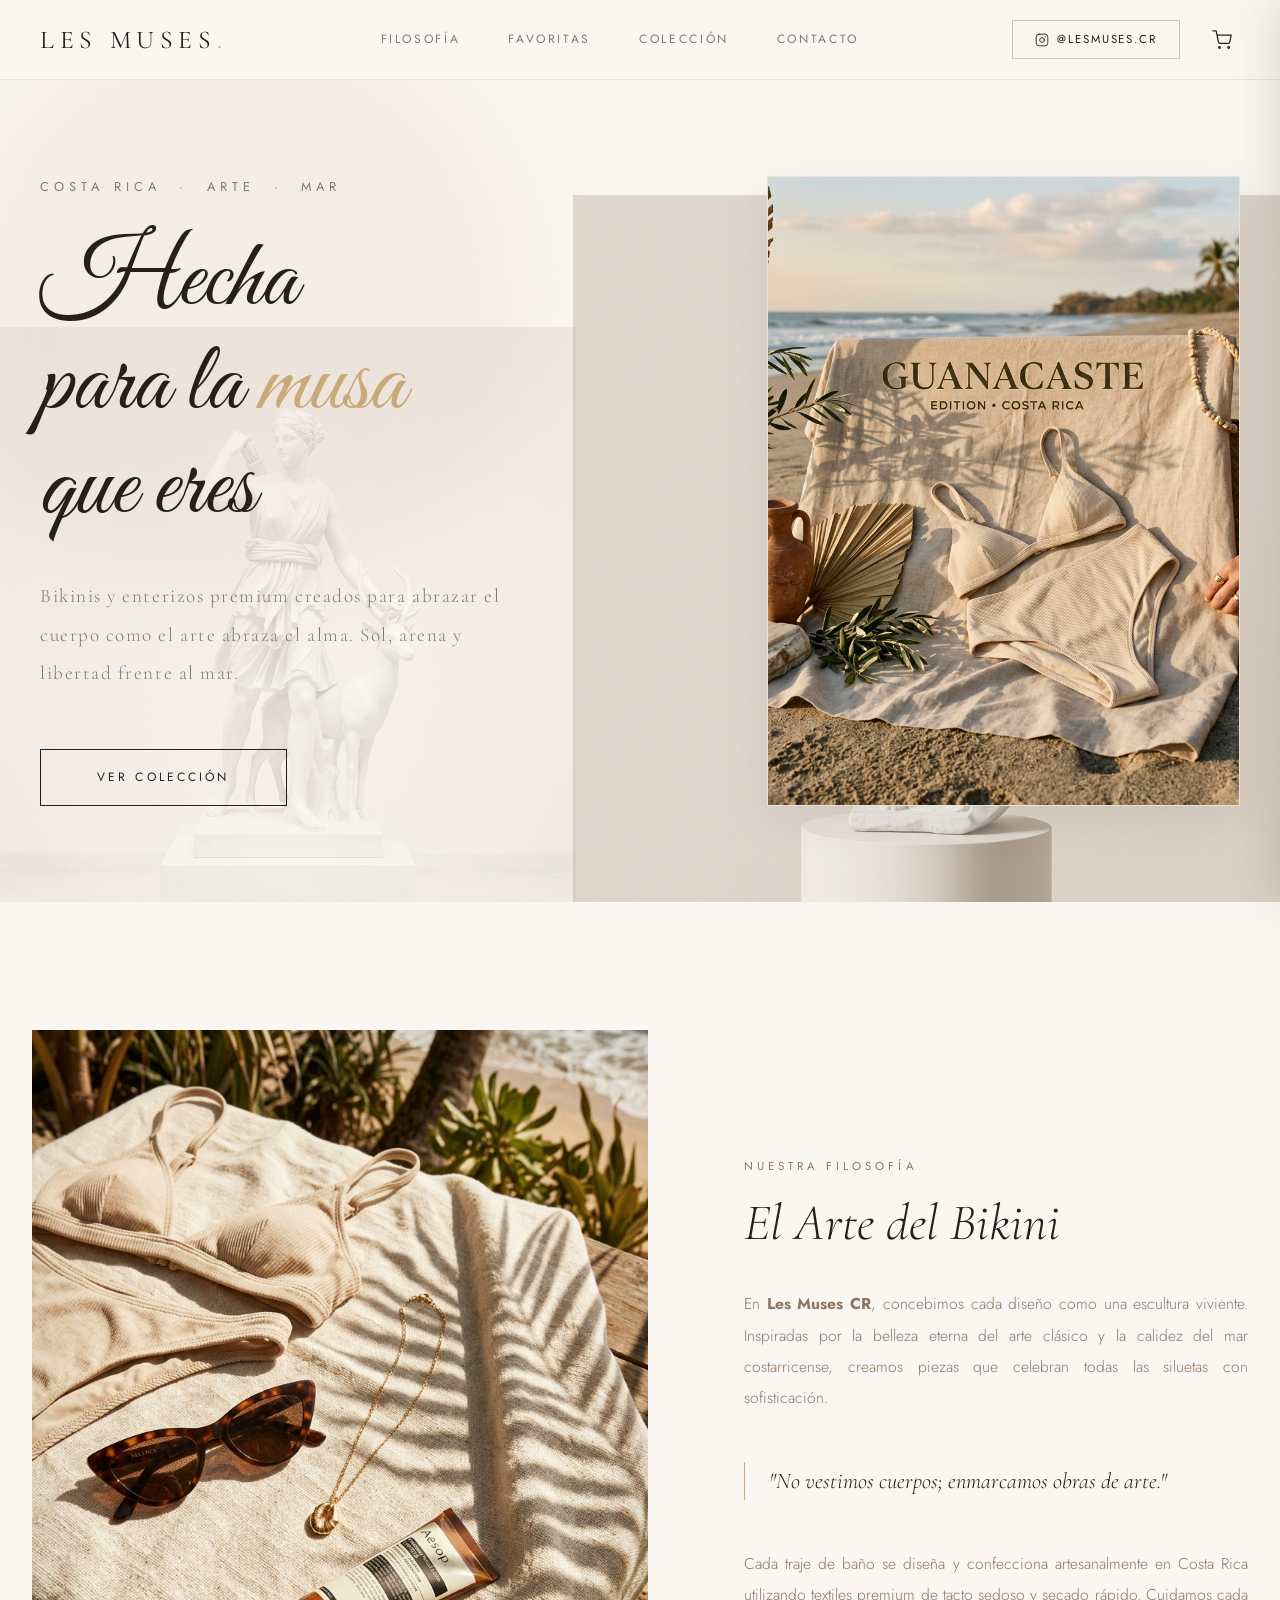
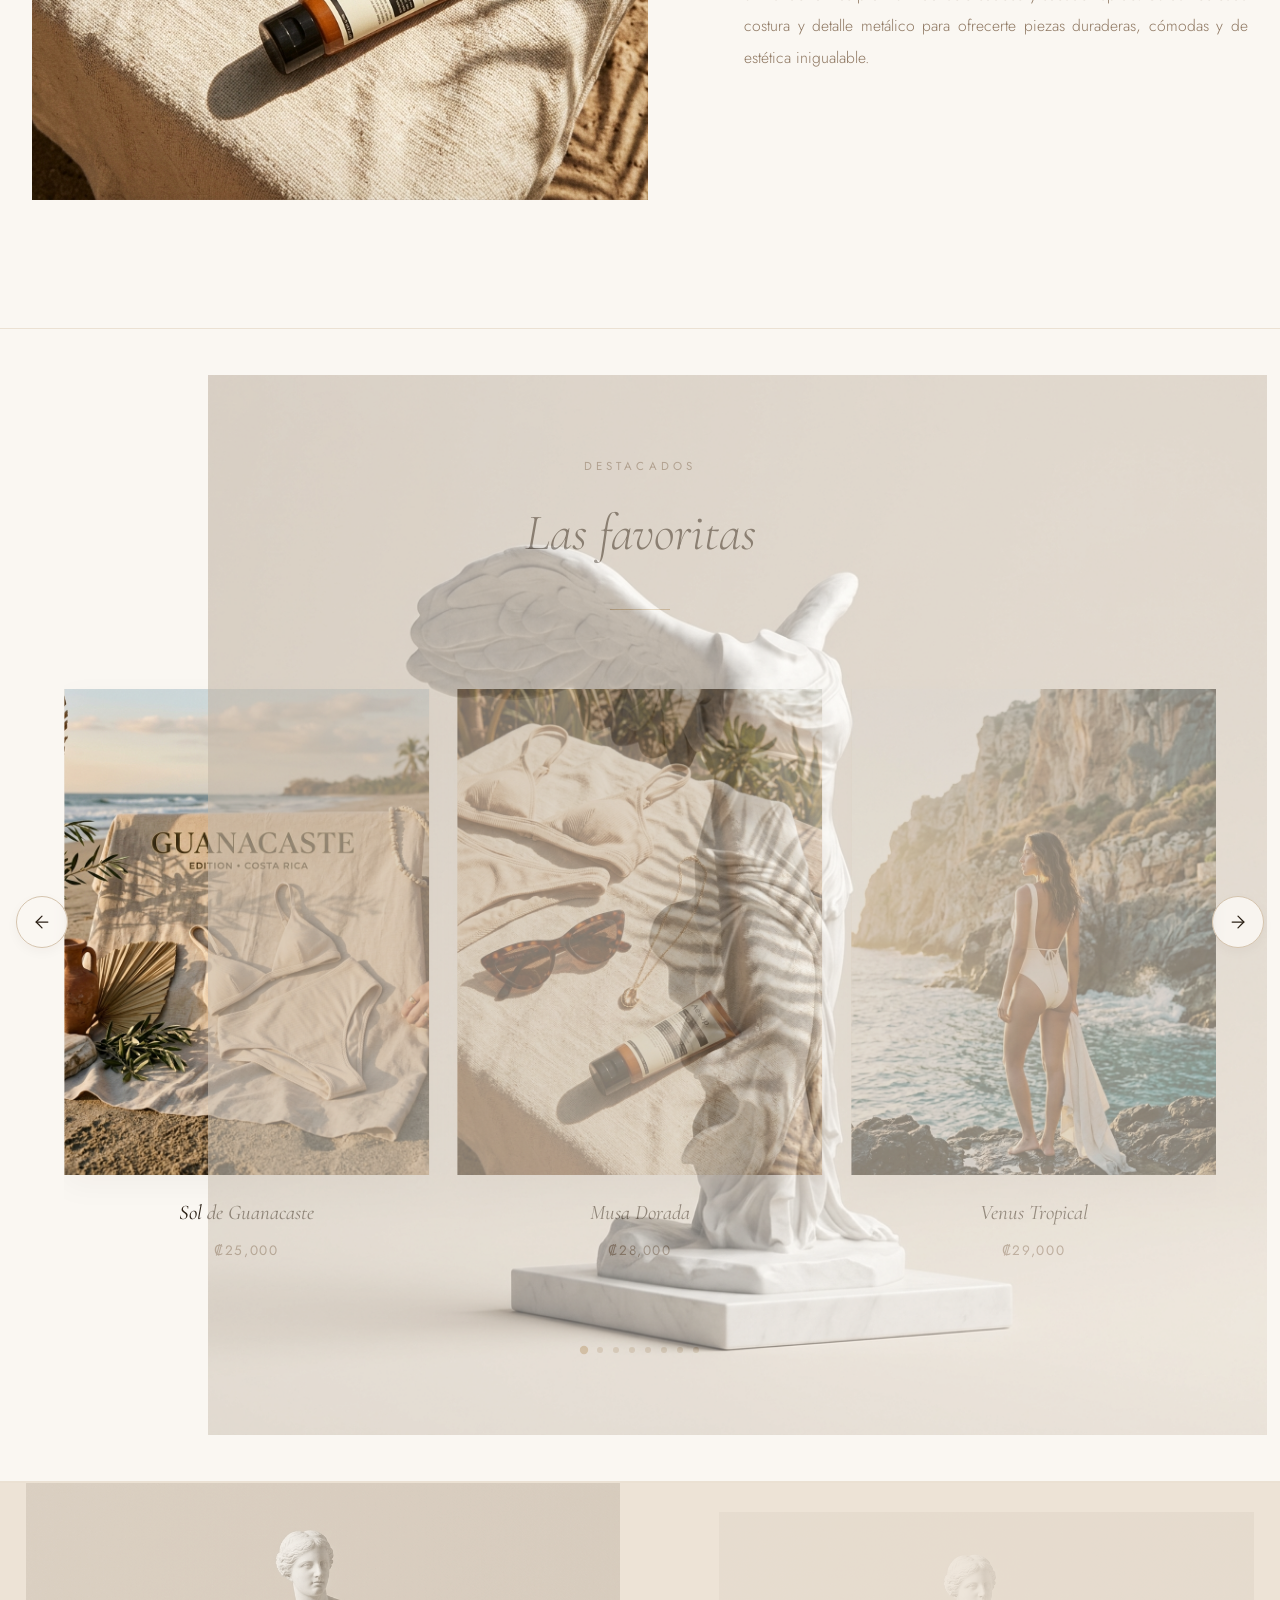
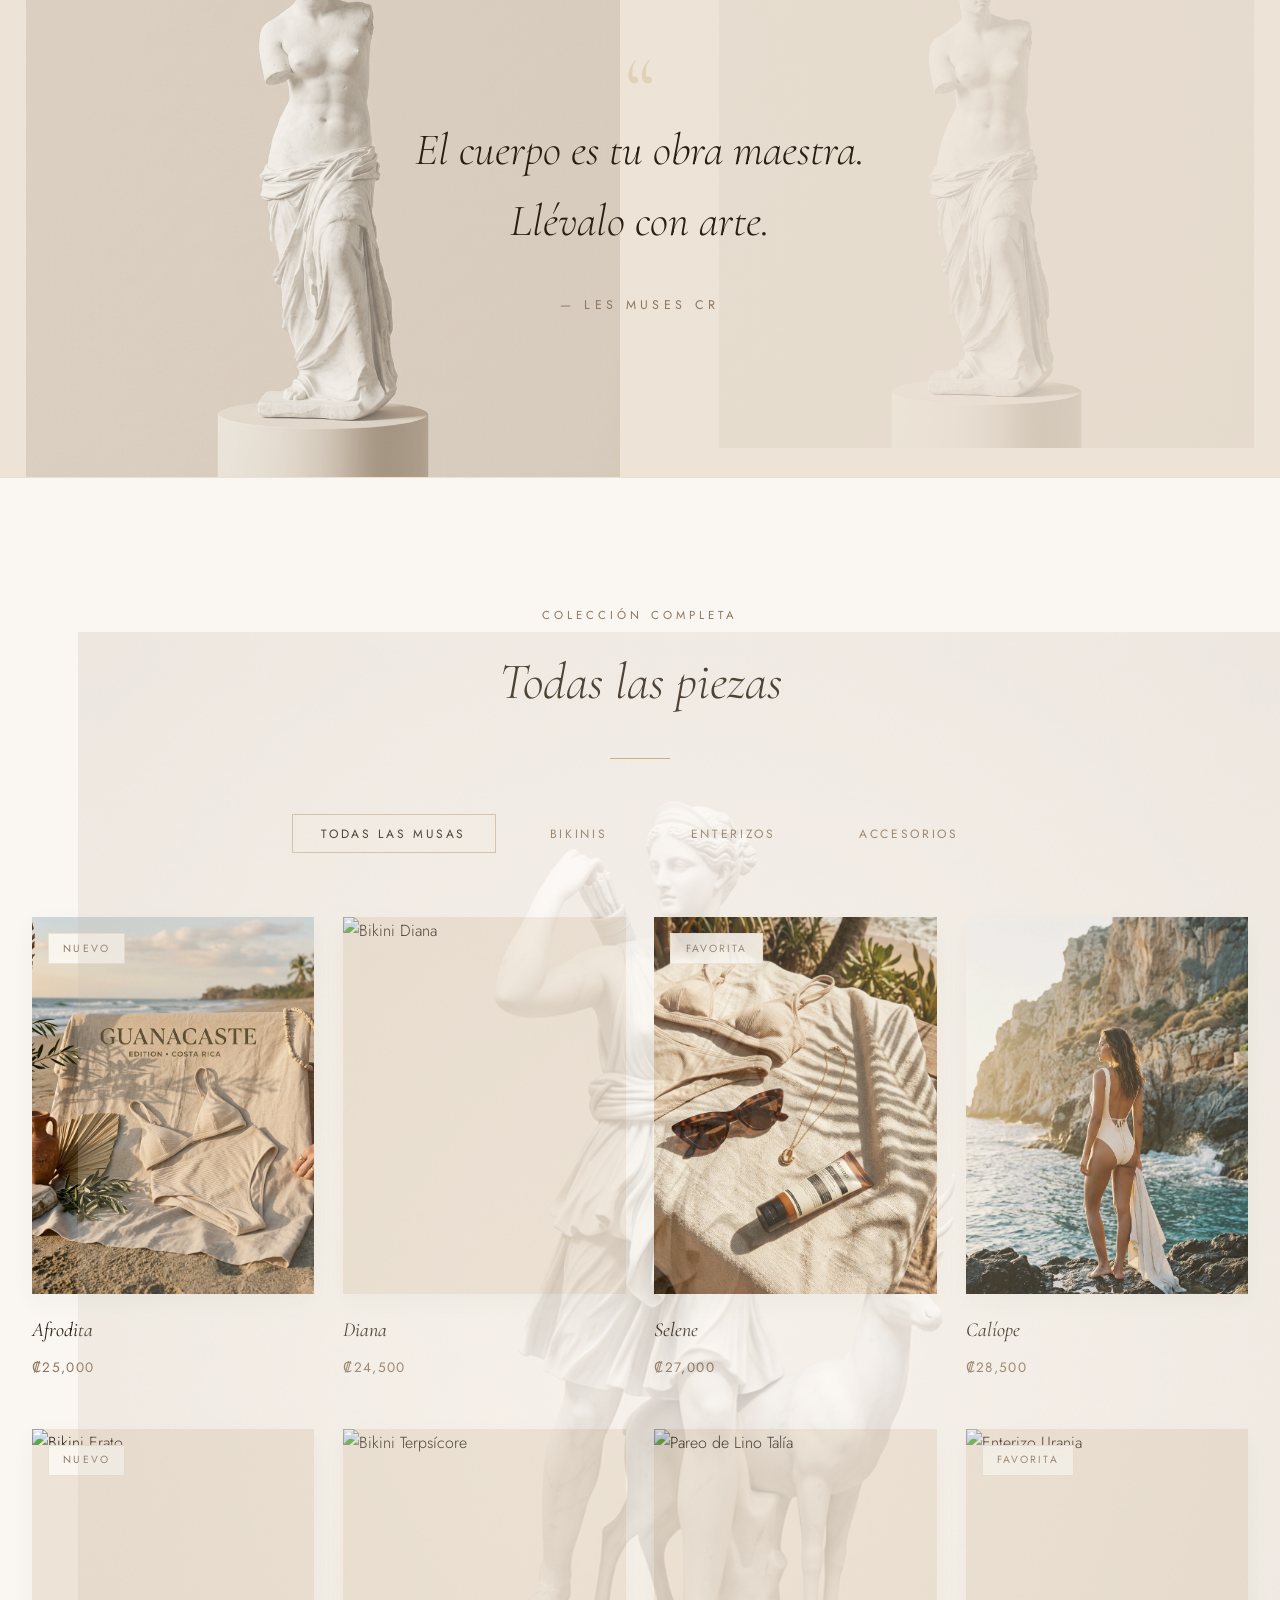
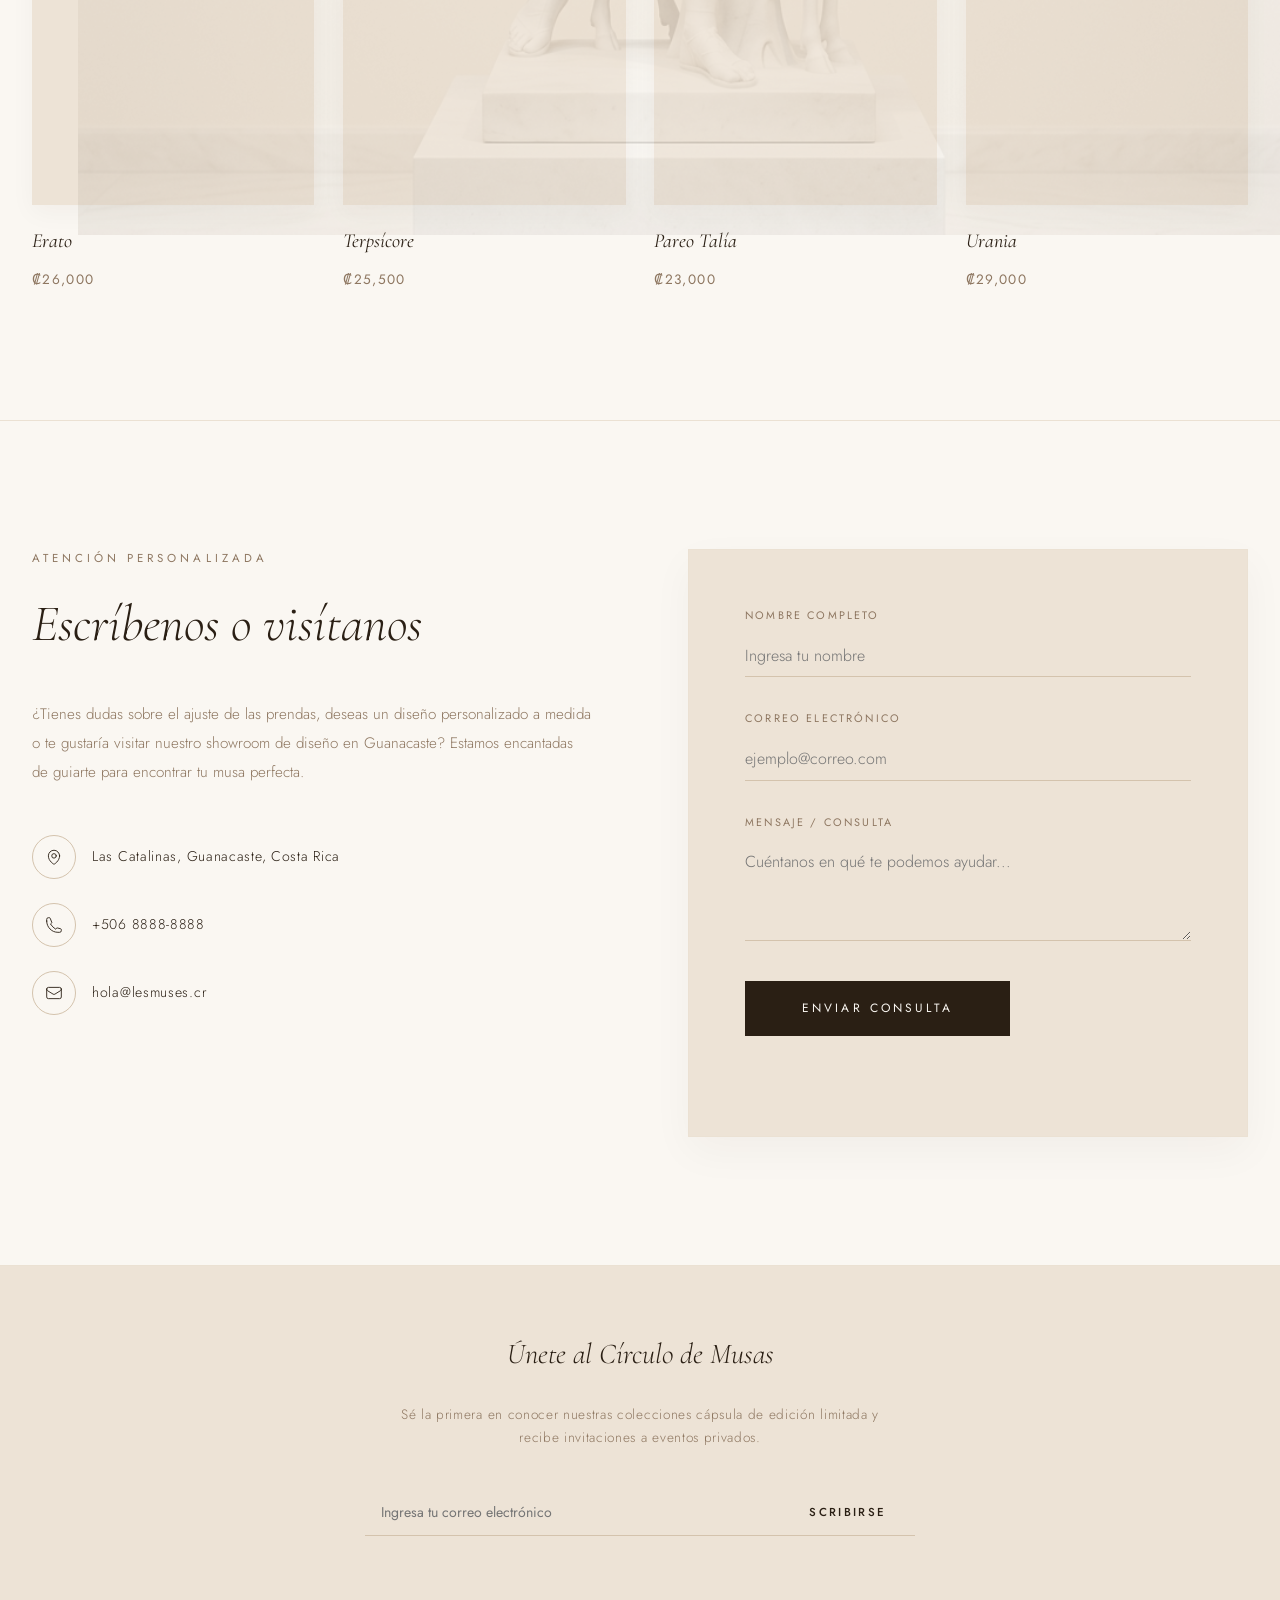
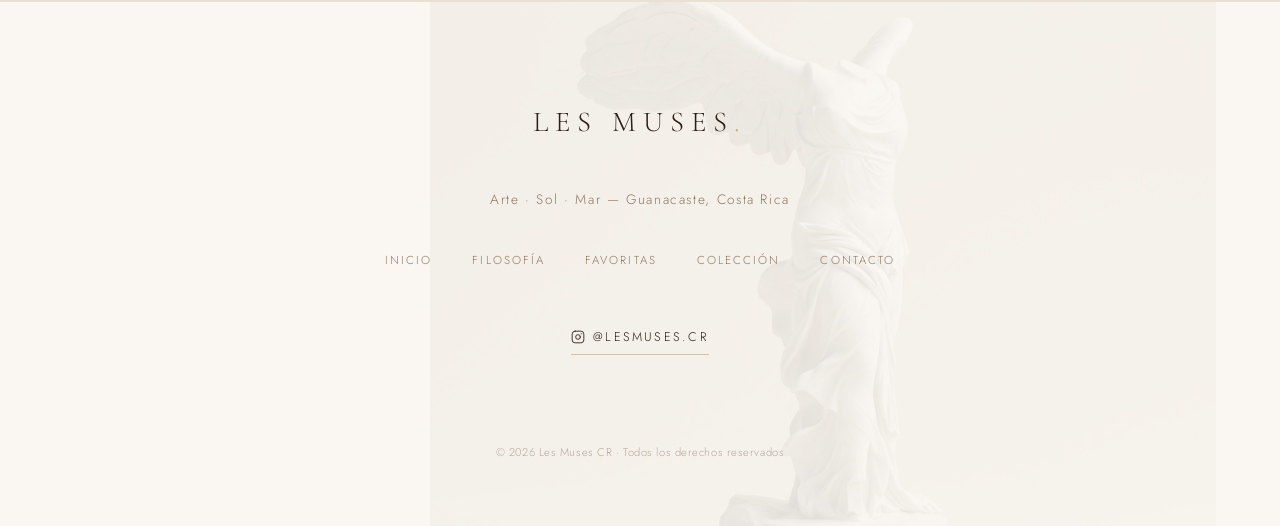
==== index.html @ 86602459 "Initial commit - lesmuses landing page" ====
<!DOCTYPE html>
<html lang="es">
<head>
  <meta charset="UTF-8">
  <meta name="viewport" content="width=device-width, initial-scale=1.0">
  <title>Les Muses CR | Trajes de Baño Premium | Guanacaste, Costa Rica</title>
  
  <!-- SEO Meta Tags -->
  <meta name="description" content="Descubre Les Muses CR, trajes de baño y bikinis premium inspirados en el arte clásico y el mar de Guanacaste, Costa Rica. Confección artesanal hecha para la musa que eres.">
  <meta name="keywords" content="bikinis, trajes de baño, moda playa, costa rica, guanacaste, les muses, ropa de playa de lujo, artesanal">
  <meta name="author" content="Les Muses CR">
  
  <!-- OpenGraph Social Tags -->
  <meta property="og:title" content="Les Muses CR | Trajes de Baño Premium | Costa Rica">
  <meta property="og:description" content="Bikinis y enterizos de lujo inspirados en el arte clásico. Confeccionados a mano para abrazar el cuerpo como el arte abraza el alma.">
  <meta property="og:image" content="assets/images/hero_swimwear.png">
  <meta property="og:url" content="https://lesmuses.cr">
  <meta property="og:type" content="website">

  <!-- Estilos y Tipografías -->
  <link rel="stylesheet" href="styles.css">
  
  <!-- Scripts -->
  <script src="app.js" defer></script>
</head>
<body>

  <!-- NAVEGACIÓN PRINCIPAL (HEADER) -->
  <header>
    <div class="nav-container">
      <a href="#" class="logo" id="logo-top">Les Muses<span>.</span></a>
      
      <!-- Enlaces de navegación -->
      <nav class="nav-links" aria-label="Navegación Principal">
        <a href="#filosofia">Filosofía</a>
        <a href="#destacados">Favoritas</a>
        <a href="#coleccion">Colección</a>
        <a href="#contacto">Contacto</a>
      </nav>
      
      <div class="nav-actions">
        <!-- Enlace Instagram -->
        <a href="https://www.instagram.com/lesmuses.cr/" class="nav-ig" target="_blank" aria-label="Instagram de Les Muses CR">
          <svg width="14" height="14" viewBox="0 0 24 24" fill="none" stroke="currentColor" stroke-width="1.5" stroke-linecap="round" stroke-linejoin="round"><rect x="2" y="2" width="20" height="20" rx="5"/><circle cx="12" cy="12" r="4"/><circle cx="17.5" cy="6.5" r="1" fill="currentColor" stroke="none"/></svg>
          <span>@lesmuses.cr</span>
        </a>
        
        <!-- Carrito de Compras Trigger -->
        <button class="cart-trigger" id="cart-trigger-btn" aria-label="Ver Carrito de Compras">
          <svg width="20" height="20" viewBox="0 0 24 24" fill="none" stroke="currentColor" stroke-width="1.5" stroke-linecap="round" stroke-linejoin="round"><circle cx="9" cy="21" r="1"/><circle cx="20" cy="21" r="1"/><path d="M1 1h4l2.68 13.39a2 2 0 0 0 2 1.61h9.72a2 2 0 0 0 2-1.61L23 6H6"/></svg>
          <span class="cart-count" style="display: none;">0</span>
        </button>
        
        <!-- Toggle Menú Móvil -->
        <button class="menu-toggle" id="menu-toggle" aria-label="Abrir Menú Móvil">
          <span></span>
          <span></span>
          <span></span>
        </button>
      </div>
    </div>
  </header>

  <main>
    <!-- SECCIÓN HERO -->
    <section class="hero" id="inicio">
      <div class="blob blob1"></div>
      <div class="blob blob2"></div>
      
      <!-- Esculturas clásicas flotantes -->
      <img class="sculpt" src="assets/images/sculpt_venus.png"
        alt="Escultura Venus de Milo" aria-hidden="true" style="height:86%; bottom:0; right:0%; animation:floatA 10s ease-in-out infinite">
      <img class="sculpt" src="assets/images/sculpt_diana.png"
        alt="Escultura Diana de Versalles" aria-hidden="true" style="height:70%; bottom:0; left:0%; opacity:0.20; animation:floatB 13s ease-in-out infinite">

      <div class="hero-container">
        <!-- Columna de Texto -->
        <div class="hero-text-col">
          <p class="hero-eye">Costa Rica &nbsp;·&nbsp; Arte &nbsp;·&nbsp; Mar</p>
          <h1 class="hero-title">Hecha<br>para la <em>musa</em><br>que eres</h1>
          <p class="hero-sub">Bikinis y enterizos premium creados para abrazar el cuerpo como el arte abraza el alma. Sol, arena y libertad frente al mar.</p>
          <a href="#coleccion" class="btn btn-hero">Ver colección</a>
        </div>
        <!-- Columna de Imagen Editorial -->
        <div class="hero-image-col">
          <img src="assets/images/hero_swimwear.png" alt="Colección Les Muses CR Swimwear Editorial">
        </div>
      </div>
    </section>

    <!-- SECCIÓN FILOSOFÍA (NUEVA) -->
    <section class="philosophy" id="filosofia">
      <div class="philosophy-container">
        <div class="phil-image-wrap">
          <img src="assets/images/swimwear_flatlay.png" alt="Diseño y elegancia Les Muses CR" class="phil-image">
          <div class="phil-image-overlay"></div>
        </div>
        <div class="phil-content">
          <div class="s-head">
            <span class="s-label">Nuestra Filosofía</span>
            <h2 class="s-title">El Arte del Bikini</h2>
          </div>
          <p class="phil-text">En <strong>Les Muses CR</strong>, concebimos cada diseño como una escultura viviente. Inspiradas por la belleza eterna del arte clásico y la calidez del mar costarricense, creamos piezas que celebran todas las siluetas con sofisticación.</p>
          <p class="phil-highlight">"No vestimos cuerpos; enmarcamos obras de arte."</p>
          <p class="phil-text">Cada traje de baño se diseña y confecciona artesanalmente en Costa Rica utilizando textiles premium de tacto sedoso y secado rápido. Cuidamos cada costura y detalle metálico para ofrecerte piezas duraderas, cómodas y de estética inigualable.</p>
        </div>
      </div>
    </section>

    <!-- SECCIÓN CAROUSEL (DESTACADOS) -->
    <section class="c-section" id="destacados">
      <img class="sculpt" src="assets/images/sculpt_nike.png"
        alt="Escultura Victoria de Samotracias" aria-hidden="true" style="height:92%; top:4%; right:1%; animation:floatA 11s ease-in-out infinite">

      <div class="s-head">
        <span class="s-label">Destacados</span>
        <h2 class="s-title">Las favoritas</h2>
      </div>
      <div class="divider"></div>
      
      <div class="c-wrap">
        <button class="cbtn cprev" aria-label="Anterior Producto">
          <svg viewBox="0 0 24 24" fill="none" stroke="currentColor" stroke-width="1.5" stroke-linecap="round" stroke-linejoin="round"><line x1="19" y1="12" x2="5" y2="12"/><polyline points="12 19 5 12 12 5"/></svg>
        </button>
        
        <div class="c-overflow">
          <div class="c-track" id="track">
            
            <!-- Slides del Carousel (Estilo Tarjeta interactiva) -->
            <div class="c-slide p-card" data-id="c1" data-name="Sol de Guanacaste" data-price="25000" data-category="bikini" data-desc="Un bikini de dos piezas en un deslumbrante tono dorado texturizado. Su top de corte clásico brinda excelente soporte, mientras que sus tirantes ajustables garantizan la comodidad ideal bajo el sol de Guanacaste.">
              <div class="c-img-wrap">
                <img class="c-img" src="assets/images/hero_swimwear.png" alt="Bikini Sol de Guanacaste">
              </div>
              <div class="c-info">
                <span class="c-name">Sol de Guanacaste</span>
                <span class="c-price">₡25,000</span>
              </div>
            </div>

            <div class="c-slide p-card" data-id="c2" data-name="Musa Dorada" data-price="28000" data-category="bikini" data-desc="El modelo Musa Dorada destaca por su acabado satinado y sus herrajes bañados en oro que resisten el agua salada. Diseñado para brillar a la orilla del mar, realzando sutilmente tus curvas naturales.">
              <div class="c-img-wrap">
                <img class="c-img" src="assets/images/swimwear_flatlay.png" alt="Bikini Musa Dorada">
              </div>
              <div class="c-info">
                <span class="c-name">Musa Dorada</span>
                <span class="c-price">₡28,000</span>
              </div>
            </div>

            <div class="c-slide p-card" data-id="c3" data-name="Venus Tropical" data-price="29000" data-category="enterizo" data-desc="Enterizo de una pieza esculpido en tono crema, con un escote asimétrico vanguardista y corte de pierna alto. Una pieza sofisticada que transiciona perfectamente de la playa a un atardecer en el club de playa.">
              <div class="c-img-wrap">
                <img class="c-img" src="assets/images/enterizo_fashion.png" alt="Enterizo Venus Tropical">
              </div>
              <div class="c-info">
                <span class="c-name">Venus Tropical</span>
                <span class="c-price">₡29,000</span>
              </div>
            </div>

            <div class="c-slide p-card" data-id="c4" data-name="Orilla del Mar" data-price="27500" data-category="bikini" data-desc="Bikini de dos piezas con textura acanalada de secado rápido. Presenta un tono terracota inspirado en los acantilados marinos costarricenses, con lazadas laterales ajustables en el panty.">
              <div class="c-img-wrap">
                <img class="c-img" src="https://picsum.photos/seed/muse30/400/533" alt="Bikini Orilla del Mar">
              </div>
              <div class="c-info">
                <span class="c-name">Orilla del Mar</span>
                <span class="c-price">₡27,500</span>
              </div>
            </div>

            <div class="c-slide p-card" data-id="c5" data-name="Arena Blanca" data-price="26000" data-category="bikini" data-desc="Bikini minimalista en blanco crudo de doble forro para evitar transparencias. Costuras invisibles para un efecto de segunda piel que abraza el cuerpo delicadamente.">
              <div class="c-img-wrap">
                <img class="c-img" src="https://picsum.photos/seed/muse40/400/533" alt="Bikini Arena Blanca">
              </div>
              <div class="c-info">
                <span class="c-name">Arena Blanca</span>
                <span class="c-price">₡26,000</span>
              </div>
            </div>

            <div class="c-slide p-card" data-id="c6" data-name="Miel de Mar" data-price="26500" data-category="bikini" data-desc="Tono ambarino brillante en un bikini triangular clásico. Sus finos tirantes permiten múltiples formas de amarre para que adaptes el estilo a tu creatividad.">
              <div class="c-img-wrap">
                <img class="c-img" src="https://picsum.photos/seed/muse60/400/533" alt="Bikini Miel de Mar">
              </div>
              <div class="c-info">
                <span class="c-name">Miel de Mar</span>
                <span class="c-price">₡26,500</span>
              </div>
            </div>

            <div class="c-slide p-card" data-id="c7" data-name="Perla Nácar" data-price="27000" data-category="bikini" data-desc="Bikini de copa armada estructurada en un tono blanco aperlado. Proporciona un excelente realce con un toque retro de lo más elegante.">
              <div class="c-img-wrap">
                <img class="c-img" src="https://picsum.photos/seed/muse70/400/533" alt="Bikini Perla Nácar">
              </div>
              <div class="c-info">
                <span class="c-name">Perla Nácar</span>
                <span class="c-price">₡27,000</span>
              </div>
            </div>

            <div class="c-slide p-card" data-id="c8" data-name="Brisa Dorada" data-price="24000" data-category="bikini" data-desc="Un modelo ligero, fresco y de secado ultra rápido en tono ocre. Ideal para largas jornadas bajo las palmeras sintiendo la brisa de la costa.">
              <div class="c-img-wrap">
                <img class="c-img" src="https://picsum.photos/seed/muse80/400/533" alt="Bikini Brisa Dorada">
              </div>
              <div class="c-info">
                <span class="c-name">Brisa Dorada</span>
                <span class="c-price">₡24,000</span>
              </div>
            </div>

          </div>
        </div>
        
        <button class="cbtn cnext" aria-label="Siguiente Producto">
          <svg viewBox="0 0 24 24" fill="none" stroke="currentColor" stroke-width="1.5" stroke-linecap="round" stroke-linejoin="round"><line x1="5" y1="12" x2="19" y2="12"/><polyline points="12 5 19 12 12 19"/></svg>
        </button>
      </div>

      <!-- Dots del Carousel -->
      <div id="dots" class="dots-container"></div>
    </section>

    <!-- SECCIÓN QUOTE / CITA -->
    <section class="quote">
      <img class="sculpt" src="assets/images/sculpt_aphrodite.png"
        alt="Escultura Afrodita Colonna" aria-hidden="true" style="height:100%; top:0; left:2%; animation:floatB 12s ease-in-out infinite">
      <img class="sculpt" src="assets/images/sculpt_venus.png"
        alt="Escultura Venus de Milo" aria-hidden="true" style="height:90%; top:5%; right:2%; opacity:0.20; animation:floatA 14s ease-in-out infinite">
      
      <div class="quote-container">
        <span class="q-icon">“</span>
        <p class="q-text">El cuerpo es tu obra maestra.<br>Llévalo con arte.</p>
        <span class="q-attr">— Les Muses CR</span>
      </div>
    </section>

    <!-- SECCIÓN CUADRÍCULA DE PRODUCTOS (CATÁLOGO COMPLETO) -->
    <section class="g-section" id="coleccion">
      <img class="sculpt" src="assets/images/sculpt_diana.png"
        alt="Escultura Diana de Versalles" aria-hidden="true" style="height:78%; top:10%; right:0%; opacity:0.22; animation:floatB 13s ease-in-out infinite">

      <div class="g-container">
        <div class="s-head">
          <span class="s-label">Colección completa</span>
          <h2 class="s-title">Todas las piezas</h2>
        </div>
        <div class="divider"></div>

        <!-- Filtros por Categoría -->
        <div class="filter-tabs">
          <button class="filter-btn active" data-filter="all">Todas las Musas</button>
          <button class="filter-btn" data-filter="bikini">Bikinis</button>
          <button class="filter-btn" data-filter="enterizo">Enterizos</button>
          <button class="filter-btn" data-filter="accesorio">Accesorios</button>
        </div>

        <!-- Rejilla de Productos -->
        <div class="g-grid" id="grid">
          
          <div class="p-card" data-id="p1" data-name="Afrodita" data-price="25000" data-category="bikini" data-desc="El bikini Afrodita es sinónimo de diosa marina. Confeccionado con tejido ultra suave, presenta un elegante color arena tostada y reguladores en la cadera para un entalle insuperable.">
            <div class="p-img-wrap">
              <span class="p-badge">Nuevo</span>
              <img class="p-img" src="assets/images/hero_swimwear.png" alt="Bikini Afrodita">
            </div>
            <span class="p-name">Afrodita</span>
            <span class="p-price">₡25,000</span>
          </div>
          
          <div class="p-card" data-id="p2" data-name="Diana" data-price="24500" data-category="bikini" data-desc="El modelo Diana evoca fuerza y elegancia activa. Con un top deportivo de estilo bandeau y tirantes gruesos desmontables, es idóneo para nadar o relajarse por igual.">
            <div class="p-img-wrap">
              <img class="p-img" src="https://picsum.photos/seed/p2/400/533" alt="Bikini Diana">
            </div>
            <span class="p-name">Diana</span>
            <span class="p-price">₡24,500</span>
          </div>
          
          <div class="p-card" data-id="p3" data-name="Selene" data-price="27000" data-category="bikini" data-desc="Inspirado en el brillo lunar sobre el océano nocturno, Selene destaca por un tejido brillante satinado de tono ocre y sus delicadas lazadas cruzadas en la espalda.">
            <div class="p-img-wrap">
              <span class="p-badge">Favorita</span>
              <img class="p-img" src="assets/images/swimwear_flatlay.png" alt="Bikini Selene">
            </div>
            <span class="p-name">Selene</span>
            <span class="p-price">₡27,000</span>
          </div>
          
          <div class="p-card" data-id="p4" data-name="Calíope" data-price="28500" data-category="enterizo" data-desc="Elegancia de una sola pieza. El monokini Calíope cuenta con una preciosa espalda descubierta y un escote drapeado en el pecho, ofreciendo un look de alta costura playera.">
            <div class="p-img-wrap">
              <img class="p-img" src="assets/images/enterizo_fashion.png" alt="Enterizo Calíope">
            </div>
            <span class="p-name">Calíope</span>
            <span class="p-price">₡28,500</span>
          </div>
          
          <div class="p-card" data-id="p5" data-name="Erato" data-price="26000" data-category="bikini" data-desc="El bikini Erato destaca por su aire romántico y dulce. Copas ligeramente fruncidas y lazos delgados, en un color terracota sumamente favorecedor para todos los tonos de piel.">
            <div class="p-img-wrap">
              <span class="p-badge">Nuevo</span>
              <img class="p-img" src="https://picsum.photos/seed/p5/400/533" alt="Bikini Erato">
            </div>
            <span class="p-name">Erato</span>
            <span class="p-price">₡26,000</span>
          </div>
          
          <div class="p-card" data-id="p6" data-name="Terpsícore" data-price="25500" data-category="bikini" data-desc="Diseñado para fluir y danzar con la marea. Este modelo incorpora un top cruzado envolvente de gran sujeción y un panty de tiro alto retro y sumamente estilizado.">
            <div class="p-img-wrap">
              <img class="p-img" src="https://picsum.photos/seed/p6/400/533" alt="Bikini Terpsícore">
            </div>
            <span class="p-name">Terpsícore</span>
            <span class="p-price">₡25,500</span>
          </div>
          
          <div class="p-card" data-id="p7" data-name="Pareo Talía" data-price="23000" data-category="accesorio" data-desc="Salida de baño tipo pareo corto, confeccionado en mezcla de lino y algodón ultra transpirable. De caída fluida y suave, el complemento perfecto para llevar sobre tu bikini favorito.">
            <div class="p-img-wrap">
              <img class="p-img" src="https://picsum.photos/seed/p7/400/533" alt="Pareo de Lino Talía">
            </div>
            <span class="p-name">Pareo Talía</span>
            <span class="p-price">₡23,000</span>
          </div>
          
          <div class="p-card" data-id="p8" data-name="Urania" data-price="29000" data-category="enterizo" data-desc="Un enterizo sofisticado y escultural con cuello halter y detalles de aberturas (cut-out) en la cintura. Ideal para lucir un estilo moderno y lujoso en tus resorts favoritos.">
            <div class="p-img-wrap">
              <span class="p-badge">Favorita</span>
              <img class="p-img" src="https://picsum.photos/seed/p8/400/533" alt="Enterizo Urania">
            </div>
            <span class="p-name">Urania</span>
            <span class="p-price">₡29,000</span>
          </div>
          
        </div>
      </div>
    </section>

    <!-- SECCIÓN CONTACTO -->
    <section class="contact-section" id="contacto">
      <div class="contact-container">
        <div class="contact-info">
          <div class="s-head">
            <span class="s-label">Atención Personalizada</span>
            <h2 class="s-title">Escríbenos o visítanos</h2>
          </div>
          <p class="contact-info-text">¿Tienes dudas sobre el ajuste de las prendas, deseas un diseño personalizado a medida o te gustaría visitar nuestro showroom de diseño en Guanacaste? Estamos encantadas de guiarte para encontrar tu musa perfecta.</p>
          
          <div class="contact-details">
            <div class="contact-item">
              <div class="contact-item-icon">
                <svg fill="none" stroke="currentColor" stroke-width="1.5" viewBox="0 0 24 24"><path stroke-linecap="round" stroke-linejoin="round" d="M15 10.5a3 3 0 11-6 0 3 3 0 016 0z"/><path stroke-linecap="round" stroke-linejoin="round" d="M19.5 10.5c0 7.142-7.5 11.25-7.5 11.25S4.5 17.642 4.5 10.5a7.5 7.5 0 1115 0z"/></svg>
              </div>
              <span class="contact-item-text">Las Catalinas, Guanacaste, Costa Rica</span>
            </div>
            <div class="contact-item">
              <div class="contact-item-icon">
                <svg fill="none" stroke="currentColor" stroke-width="1.5" viewBox="0 0 24 24"><path stroke-linecap="round" stroke-linejoin="round" d="M2.25 6.75c0 8.284 6.716 15 15 15h2.25a2.25 2.25 0 002.25-2.25v-1.372c0-.516-.351-.966-.852-1.091l-4.423-1.106c-.44-.11-.902.055-1.173.417l-.97 1.293c-2.824-1.802-5.188-4.167-7-7l1.293-.97c.363-.271.527-.734.417-1.173L6.963 3.102a1.125 1.125 0 00-1.091-.852H4.5A2.25 2.25 0 002.25 4.5v2.25z"/></svg>
              </div>
              <span class="contact-item-text">+506 8888-8888</span>
            </div>
            <div class="contact-item">
              <div class="contact-item-icon">
                <svg fill="none" stroke="currentColor" stroke-width="1.5" viewBox="0 0 24 24"><path stroke-linecap="round" stroke-linejoin="round" d="M21.75 6.75v10.5a2.25 2.25 0 01-2.25 2.25h-15a2.25 2.25 0 01-2.25-2.25V6.75m19.5 0A2.25 2.25 0 0019.5 4.5h-15a2.25 2.25 0 00-2.25 2.25m19.5 0v.243a2.25 2.25 0 01-1.07 1.916l-7.5 4.615a2.25 2.25 0 01-2.36 0L3.32 8.91a2.25 2.25 0 01-1.07-1.916V6.75"/></svg>
              </div>
              <span class="contact-item-text">hola@lesmuses.cr</span>
            </div>
          </div>
        </div>
        
        <div class="contact-form-wrap">
          <form id="contact-form">
            <div class="form-group">
              <label class="form-label" for="c-name">Nombre Completo</label>
              <input class="form-input" type="text" id="c-name" name="name" required placeholder="Ingresa tu nombre">
            </div>
            <div class="form-group">
              <label class="form-label" for="c-email">Correo Electrónico</label>
              <input class="form-input" type="email" id="c-email" name="email" required placeholder="ejemplo@correo.com">
            </div>
            <div class="form-group">
              <label class="form-label" for="c-msg">Mensaje / Consulta</label>
              <textarea class="form-input" id="c-msg" name="message" required placeholder="Cuéntanos en qué te podemos ayudar..."></textarea>
            </div>
            <button class="btn btn-solid" type="submit">Enviar Consulta</button>
            <div id="contact-status" class="form-status" aria-live="polite"></div>
          </form>
        </div>
      </div>
    </section>

    <!-- BARRA NEWSLETTER -->
    <section class="newsletter-bar">
      <div class="newsletter-container">
        <h3 class="newsletter-title">Únete al Círculo de Musas</h3>
        <p class="newsletter-sub">Sé la primera en conocer nuestras colecciones cápsula de edición limitada y recibe invitaciones a eventos privados.</p>
        <form id="newsletter-form" class="newsletter-form">
          <input class="newsletter-input" type="email" required placeholder="Ingresa tu correo electrónico" aria-label="Correo electrónico para boletín">
          <button class="newsletter-submit" type="submit">Scribirse</button>
        </form>
      </div>
    </section>
  </main>

  <!-- PIE DE PÁGINA (FOOTER) -->
  <footer>
    <img class="sculpt" src="assets/images/sculpt_nike.png"
      alt="Escultura Victoria de Samotracias" aria-hidden="true" style="height:150%; top:-25%; right:5%; opacity:0.12; animation:floatA 10s ease-in-out infinite">
    
    <div class="footer-container">
      <span class="f-logo">Les Muses<span>.</span></span>
      <p class="f-sub">Arte · Sol · Mar — Guanacaste, Costa Rica</p>
      
      <div class="footer-nav">
        <a href="#inicio">Inicio</a>
        <a href="#filosofia">Filosofía</a>
        <a href="#destacados">Favoritas</a>
        <a href="#coleccion">Colección</a>
        <a href="#contacto">Contacto</a>
      </div>
      
      <a href="https://www.instagram.com/lesmuses.cr/" class="f-ig" target="_blank" aria-label="Sintoniza en Instagram @lesmuses.cr">
        <svg width="14" height="14" viewBox="0 0 24 24" fill="none" stroke="currentColor" stroke-width="1.5" stroke-linecap="round" stroke-linejoin="round"><rect x="2" y="2" width="20" height="20" rx="5"/><circle cx="12" cy="12" r="4"/><circle cx="17.5" cy="6.5" r="1" fill="currentColor" stroke="none"/></svg>
        <span>@lesmuses.cr</span>
      </a>
      
      <p class="copy">© 2026 Les Muses CR · Todos los derechos reservados</p>
    </div>
  </footer>

  <!-- DIÁLOGO MODAL: DETALLE DEL PRODUCTO -->
  <dialog class="p-modal" id="product-modal">
    <div class="modal-content">
      <button class="modal-close" id="modal-close" aria-label="Cerrar Detalles">
        <svg viewBox="0 0 24 24" fill="none" stroke="currentColor" stroke-width="1.5" stroke-linecap="round" stroke-linejoin="round"><line x1="18" y1="6" x2="6" y2="18"/><line x1="6" y1="6" x2="18" y2="18"/></svg>
      </button>
      
      <div class="modal-gallery">
        <img src="" alt="" id="modal-img">
      </div>
      
      <div class="modal-details-wrap">
        <span class="modal-category" id="modal-category">Colección</span>
        <h3 class="modal-title" id="modal-title">Nombre del Bikini</h3>
        <div class="modal-price" id="modal-price">₡0</div>
        
        <p class="modal-desc" id="modal-desc">
          Detalle del producto...
        </p>
        
        <span class="modal-selector-title">Seleccionar Talla</span>
        <div class="size-selector" role="radiogroup" aria-label="Selección de Talla">
          <button class="size-option" data-size="S" role="radio" aria-checked="false">S</button>
          <button class="size-option active" data-size="M" role="radio" aria-checked="true">M</button>
          <button class="size-option" data-size="L" role="radio" aria-checked="false">L</button>
        </div>
        
        <div class="modal-actions">
          <button class="btn btn-solid" id="modal-add-to-cart">Añadir a la Colección</button>
        </div>
      </div>
    </div>
  </dialog>

  <!-- CARRITO DE COMPRAS SLIDE-OUT DRAWER -->
  <div class="cart-overlay" id="cart-overlay"></div>
  <aside class="cart-drawer" id="cart-drawer" aria-labelledby="cart-title">
    <div class="cart-header">
      <h3 class="cart-header-title" id="cart-title">Tu Selección</h3>
      <button class="cart-close" id="cart-close" aria-label="Cerrar Carrito">
        <svg viewBox="0 0 24 24" fill="none" stroke="currentColor" stroke-width="1.5" stroke-linecap="round" stroke-linejoin="round"><line x1="18" y1="6" x2="6" y2="18"/><line x1="6" y1="6" x2="18" y2="18"/></svg>
      </button>
    </div>
    
    <!-- Lista de Artículos (Dinámica) -->
    <div class="cart-items-wrap" id="cart-items-wrap">
      <!-- Rellenado por app.js -->
    </div>
    
    <!-- Resumen y Checkout -->
    <div class="cart-footer">
      <div class="cart-summary-row">
        <span class="cart-summary-label">Subtotal:</span>
        <span class="cart-summary-value" id="cart-subtotal">₡0</span>
      </div>
      <button class="btn btn-solid cart-checkout-btn" id="cart-checkout">
        <svg viewBox="0 0 24 24" fill="none" stroke="currentColor" stroke-width="1.5" stroke-linecap="round" stroke-linejoin="round"><rect x="2" y="2" width="20" height="20" rx="5"/><path d="M16 11.37A4 4 0 1 1 12.63 8 4 4 0 0 1 16 11.37z"/><line x1="17.5" y1="6.5" x2="17.51" y2="6.5"/></svg>
        <span>Ordenar por WhatsApp</span>
      </button>
    </div>
  </aside>

</body>
</html>
---- styles.css ----
/* ==========================================================================
   LES MUSES CR - ESTILO EDITORIAL Y PREMIUM
   ========================================================================== */

/* IMPORTACIÓN DE FUENTES */
@import url('https://fonts.googleapis.com/css2?family=Cormorant+Garamond:ital,wght@0,300;0,400;0,500;1,300;1,400&family=Great+Vibes&family=Jost:wght@300;400;500;600&display=swap');

/* REGLAS GLOBALES Y VARIABLES */
:root {
  /* Paleta de Colores de Lujo */
  --bg-primary: #FAF7F2;       /* Arena ultra suave */
  --bg-secondary: #EDE3D6;     /* Crema de concha marina */
  --bg-dark: #1F150D;          /* Bronce profundo casi negro */
  --accent: #C9A97A;           /* Oro arena cálido */
  --accent-hover: #B59363;     /* Oro bruñido */
  --text-main: #2A1F14;        /* Marrón chocolate / arcilla oscuro */
  --text-muted: #8E7761;       /* Arena humeda / bronce satinado */
  --border-light: #EBE1D3;     /* Borde sutil */
  --border-dark: #D4C3AD;      /* Borde de división visible */
  --shadow-soft: rgba(42, 31, 20, 0.04);
  --shadow-medium: rgba(42, 31, 20, 0.08);
  --transition-smooth: all 0.4s cubic-bezier(0.25, 1, 0.5, 1);
  --transition-fast: all 0.2s ease;
  
  /* Fuentes */
  --font-serif: 'Cormorant Garamond', serif;
  --font-sans: 'Jost', sans-serif;
  --font-script: 'Great Vibes', cursive;
  
  /* Tamaños & Espaciado */
  --max-width: 1300px;
  --header-height: 80px;
}

* {
  margin: 0;
  padding: 0;
  box-sizing: border-box;
  -webkit-font-smoothing: antialiased;
  -moz-osx-font-smoothing: grayscale;
}

html {
  scroll-behavior: smooth;
  scrollbar-width: thin;
  scrollbar-color: var(--accent) var(--bg-primary);
  /* Offset para el header sticky al navegar por anclas */
  scroll-padding-top: calc(var(--header-height) + 1.5rem);
}

/* Custom Scrollbar */
::-webkit-scrollbar {
  width: 6px;
  height: 6px;
}
::-webkit-scrollbar-track {
  background: var(--bg-primary);
}
::-webkit-scrollbar-thumb {
  background: var(--accent);
  border-radius: 3px;
}
::-webkit-scrollbar-thumb:hover {
  background: var(--accent-hover);
}

body {
  font-family: var(--font-sans);
  background-color: var(--bg-primary);
  color: var(--text-main);
  font-weight: 300;
  font-size: 16px;
  line-height: 1.7;
  overflow-x: hidden;
}

a {
  text-decoration: none;
  color: inherit;
  transition: var(--transition-fast);
}

button, input, textarea {
  font-family: inherit;
  font-size: inherit;
  color: inherit;
  background: none;
  border: none;
  outline: none;
}

/* ==========================================================================
   ANIMACIONES Y EFECTOS
   ========================================================================== */
@keyframes fadeUp {
  from {
    opacity: 0;
    transform: translateY(40px);
  }
  to {
    opacity: 1;
    transform: translateY(0);
  }
}

@keyframes fadeIn {
  from { opacity: 0; }
  to { opacity: 1; }
}

@keyframes floatA {
  0%, 100% { transform: translateY(0) rotate(0deg); }
  50% { transform: translateY(-15px) rotate(1deg); }
}

@keyframes floatB {
  0%, 100% { transform: translateY(-8px) rotate(0deg); }
  50% { transform: translateY(12px) rotate(-1.5deg); }
}

@keyframes pulseSoft {
  0%, 100% { opacity: 0.28; }
  50% { opacity: 0.40; }
}

.sculpt {
  position: absolute;
  pointer-events: none;
  filter: grayscale(40%) contrast(0.95) brightness(1.05);
  opacity: 0.6;
  z-index: 1;
  user-select: none;
}

/* ==========================================================================
   NAVEGACIÓN (HEADER)
   ========================================================================== */
header {
  position: sticky;
  top: 0;
  left: 0;
  width: 100%;
  height: var(--header-height);
  background: rgba(250, 247, 242, 0.85);
  backdrop-filter: blur(15px);
  -webkit-backdrop-filter: blur(15px);
  border-bottom: 0.5px solid var(--border-light);
  z-index: 100;
  display: flex;
  align-items: center;
  transition: var(--transition-smooth);
}

header.scrolled {
  height: 70px;
  background: rgba(250, 247, 242, 0.95);
  border-bottom: 0.5px solid var(--border-dark);
}

.nav-container {
  display: flex;
  justify-content: space-between;
  align-items: center;
  width: 100%;
  max-width: var(--max-width);
  margin: 0 auto;
  padding: 0 2.5rem;
}

.logo {
  font-family: var(--font-serif);
  font-size: 1.6rem;
  font-weight: 400;
  letter-spacing: 0.22em;
  text-transform: uppercase;
  position: relative;
}

.logo span {
  color: var(--accent);
}

.nav-links {
  display: flex;
  gap: 3rem;
  align-items: center;
}

.nav-links a {
  font-size: 0.75rem;
  font-weight: 400;
  letter-spacing: 0.22em;
  text-transform: uppercase;
  color: var(--text-muted);
  position: relative;
  padding: 0.5rem 0;
}

.nav-links a::after {
  content: '';
  position: absolute;
  bottom: 0;
  left: 50%;
  width: 0;
  height: 0.5px;
  background: var(--text-main);
  transition: var(--transition-smooth);
  transform: translateX(-50%);
}

.nav-links a:hover {
  color: var(--text-main);
}

.nav-links a:hover::after {
  width: 100%;
}

.nav-actions {
  display: flex;
  align-items: center;
  gap: 1.5rem;
}

.nav-ig {
  display: inline-flex;
  align-items: center;
  gap: 8px;
  border: 0.5px solid var(--border-dark);
  padding: 0.55rem 1.4rem;
  font-size: 0.72rem;
  font-weight: 400;
  letter-spacing: 0.16em;
  text-transform: uppercase;
  transition: var(--transition-smooth);
}

.nav-ig:hover {
  background: var(--text-main);
  color: var(--bg-primary);
  border-color: var(--text-main);
}

/* Botón Carrito en Header */
.cart-trigger {
  background: none;
  border: none;
  cursor: pointer;
  position: relative;
  padding: 8px;
  color: var(--text-main);
  display: flex;
  align-items: center;
  justify-content: center;
  transition: var(--transition-fast);
}

.cart-trigger:hover {
  color: var(--accent);
  transform: scale(1.05);
}

.cart-count {
  position: absolute;
  top: -2px;
  right: -2px;
  background: var(--accent);
  color: var(--bg-dark);
  font-family: var(--font-sans);
  font-weight: 500;
  font-size: 0.65rem;
  width: 18px;
  height: 18px;
  border-radius: 50%;
  display: flex;
  align-items: center;
  justify-content: center;
  animation: fadeIn 0.3s ease;
}

/* Hamburger menu */
.menu-toggle {
  display: none;
  flex-direction: column;
  justify-content: space-between;
  width: 20px;
  height: 14px;
  cursor: pointer;
  z-index: 101;
}

.menu-toggle span {
  display: block;
  width: 100%;
  height: 1px;
  background: var(--text-main);
  transition: var(--transition-fast);
}

/* ==========================================================================
   SECCIÓN HERO (HOGAR DE LAS MUSAS)
   ========================================================================== */
.hero {
  min-height: calc(100vh - var(--header-height));
  display: flex;
  align-items: center;
  position: relative;
  overflow: hidden;
  padding: 6rem 2.5rem;
  background: var(--bg-primary);
}

.hero-container {
  display: grid;
  grid-template-columns: 1.15fr 0.85fr;
  gap: 5.5rem;
  width: 100%;
  max-width: var(--max-width);
  margin: 0 auto;
  align-items: center;
  z-index: 2;
  position: relative;
/* Ensure sections are not hidden behind sticky header when using anchor links */
section, .hero, .philosophy, .c-section, .quote, .g-section, .contact-section, .newsletter-bar, footer {
  scroll-margin-top: calc(var(--header-height) + 1rem);
}
}

.hero-text-col {
  display: flex;
  flex-direction: column;
  align-items: flex-start;
  text-align: left;
}

.hero-image-col {
  position: relative;
  width: 100%;
  aspect-ratio: 3/4;
  background: var(--bg-secondary);
  border: 0.5px solid var(--border-light);
  box-shadow: 0 15px 45px var(--shadow-medium);
  overflow: hidden;
  animation: fadeUp 1.2s ease 0.6s both;
}

.hero-image-col img {
  width: 100%;
  height: 100%;
  object-fit: cover;
  display: block;
  transition: transform 12s cubic-bezier(0.25, 1, 0.5, 1);
}

.hero-image-col:hover img {
  transform: scale(1.06);
}

.blob {
  position: absolute;
  border-radius: 50%;
  pointer-events: none;
  background: var(--bg-secondary);
  filter: blur(40px);
}

.blob1 {
  width: 55vw;
  height: 55vw;
  max-width: 600px;
  max-height: 600px;
  top: -10%;
  left: -5%;
  opacity: 0.45;
  animation: floatB 16s ease-in-out infinite;
}

.blob2 {
  width: 40vw;
  height: 40vw;
  max-width: 450px;
  max-height: 450px;
  bottom: -10%;
  right: -5%;
  opacity: 0.35;
  animation: floatA 18s ease-in-out infinite;
}

.hero-eye {
  font-size: 0.8rem;
  letter-spacing: 0.4em;
  text-transform: uppercase;
  color: var(--text-muted);
  margin-bottom: 2rem;
  animation: fadeUp 1s ease 0.2s both;
  font-weight: 400;
}

.hero-title {
  font-family: var(--font-script);
  font-size: clamp(3.5rem, 8vw, 6.2rem);
  line-height: 1.05;
  margin-bottom: 2.2rem;
  color: var(--text-main);
  animation: fadeUp 1.2s ease 0.4s both;
  font-weight: 400;
}

.hero-title em {
  font-style: normal;
  color: var(--accent);
}

.hero-sub {
  font-family: var(--font-serif);
  font-size: clamp(1rem, 2.2vw, 1.2rem);
  font-weight: 300;
  letter-spacing: 0.08em;
  color: var(--text-muted);
  max-width: 500px;
  line-height: 2;
  margin-bottom: 3.5rem;
  animation: fadeUp 1.2s ease 0.6s both;
}

/* BOTONES GENERALES */
.btn {
  display: inline-block;
  padding: 1.1rem 3.5rem;
  border: 0.5px solid var(--text-main);
  font-size: 0.75rem;
  letter-spacing: 0.26em;
  text-transform: uppercase;
  color: var(--text-main);
  transition: var(--transition-smooth);
  cursor: pointer;
  background: transparent;
  position: relative;
  z-index: 2;
  font-weight: 400;
}

.btn-hero {
  animation: fadeUp 1.2s ease 0.8s both;
}

.btn:hover {
  background: var(--text-main);
  color: var(--bg-primary);
  border-color: var(--text-main);
  transform: translateY(-2px);
}

.btn:active {
  transform: translateY(0);
}

.btn-solid {
  background: var(--text-main);
  color: var(--bg-primary);
}

.btn-solid:hover {
  background: transparent;
  color: var(--text-main);
}

/* ==========================================================================
   SECCIONES Y CABECERAS
   ========================================================================== */
.s-head {
  text-align: center;
  margin-bottom: 2rem;
}

.s-label {
  font-size: 0.72rem;
  letter-spacing: 0.35em;
  text-transform: uppercase;
  color: var(--text-muted);
  display: block;
  margin-bottom: 0.8rem;
  font-weight: 400;
}

.s-title {
  font-family: var(--font-serif);
  font-size: clamp(2rem, 5vw, 3.2rem);
  font-weight: 300;
  font-style: italic;
  color: var(--text-main);
}

.divider {
  width: 60px;
  height: 0.5px;
  background: var(--accent);
  margin: 0 auto 3.5rem;
}

/* ==========================================================================
   SECCIÓN HISTORIA (FILOSOFÍA)
   ========================================================================== */
.philosophy {
  padding: 8rem 2rem;
  background: var(--bg-primary);
  position: relative;
  overflow: hidden;
  border-bottom: 0.5px solid var(--border-light);
}

.philosophy-container {
  max-width: var(--max-width);
  margin: 0 auto;
  display: grid;
  grid-template-columns: 1.1fr 0.9fr;
  gap: 6rem;
  align-items: center;
}

.phil-image-wrap {
  position: relative;
  aspect-ratio: 4/5;
  width: 100%;
  background: var(--bg-secondary);
}

.phil-image {
  width: 100%;
  height: 100%;
  object-fit: cover;
  display: block;
}

.phil-image-overlay {
  position: absolute;
  top: 0;
  left: 0;
  width: 100%;
  height: 100%;
  box-shadow: inset 0 0 100px rgba(42,31,20,0.1);
  pointer-events: none;
}

.phil-content {
  display: flex;
  flex-direction: column;
  gap: 2rem;
}

.phil-content .s-head {
  text-align: left;
  margin-bottom: 0;
}

.phil-content .s-title {
  line-height: 1.3;
}

.phil-text {
  font-size: 0.98rem;
  color: var(--text-muted);
  line-height: 2;
  text-align: justify;
}

.phil-highlight {
  font-family: var(--font-serif);
  font-size: 1.4rem;
  font-style: italic;
  color: var(--text-main);
  border-left: 1.5px solid var(--accent);
  padding-left: 1.5rem;
  margin: 1rem 0;
}

/* ==========================================================================
   SECCIÓN CAROUSEL (DESTACADOS)
   ========================================================================== */
.c-section {
  padding: 8rem 0;
  background: var(--bg-primary);
  position: relative;
  overflow: hidden;
  border-bottom: 0.5px solid var(--border-light);
}

.c-wrap {
  position: relative;
  max-width: var(--max-width);
  margin: 0 auto;
  padding: 0 4rem;
}

.c-overflow {
  overflow: hidden;
  padding: 1.5rem 0; /* Espacio para sombras */
}

.c-track {
  display: flex;
  width: 100%;
  gap: 1.8rem;
  transition: transform 0.65s cubic-bezier(0.25, 1, 0.5, 1);
}

.c-slide {
  flex: 0 0 calc(33.333% - 1.2rem);
  cursor: pointer;
  transition: var(--transition-smooth);
}

.c-img-wrap {
  width: 100%;
  aspect-ratio: 3/4;
  overflow: hidden;
  background: var(--bg-secondary);
  position: relative;
  box-shadow: 0 10px 30px var(--shadow-soft);
}

.c-img {
  width: 100%;
  height: 100%;
  object-fit: cover;
  display: block;
  transition: transform 0.8s cubic-bezier(0.25, 1, 0.5, 1);
}

.c-slide:hover .c-img {
  transform: scale(1.04);
}

.c-slide:hover {
  transform: translateY(-5px);
}

.c-info {
  padding: 1.2rem 0.5rem;
  text-align: center;
}

.c-name {
  font-family: var(--font-serif);
  font-size: 1.3rem;
  font-style: italic;
  font-weight: 400;
  display: block;
  margin-bottom: 0.4rem;
  color: var(--text-main);
}

.c-price {
  font-size: 0.85rem;
  letter-spacing: 0.12em;
  color: var(--text-muted);
  font-weight: 400;
}

/* Botones de control del Carousel */
.cbtn {
  position: absolute;
  top: 40%;
  transform: translateY(-50%);
  background: rgba(250, 247, 242, 0.9);
  backdrop-filter: blur(5px);
  -webkit-backdrop-filter: blur(5px);
  border: 0.5px solid var(--border-dark);
  width: 52px;
  height: 52px;
  border-radius: 50%;
  display: flex;
  align-items: center;
  justify-content: center;
  cursor: pointer;
  color: var(--text-main);
  transition: var(--transition-smooth);
  z-index: 10;
  box-shadow: 0 4px 12px var(--shadow-soft);
}

.cbtn svg {
  width: 20px;
  height: 20px;
  stroke-width: 1.5;
  transition: var(--transition-fast);
}

.cbtn:hover {
  background: var(--text-main);
  color: var(--bg-primary);
  border-color: var(--text-main);
  box-shadow: 0 8px 20px var(--shadow-medium);
}

.cbtn:active {
  transform: translateY(-50%) scale(0.94);
}

.cprev { left: 1rem; }
.cnext { right: 1rem; }

.cbtn.disabled {
  opacity: 0.3;
  cursor: not-allowed;
  pointer-events: none;
}

/* Dots del Carousel */
.dots-container {
  display: flex;
  justify-content: center;
  gap: 10px;
  margin-top: 2.5rem;
}

.dot {
  width: 6px;
  height: 6px;
  border-radius: 50%;
  background: var(--border-dark);
  cursor: pointer;
  transition: var(--transition-smooth);
}

.dot.active {
  background: var(--accent);
  transform: scale(1.4);
}

/* ==========================================================================
   SECCIÓN TESTIMONIAL / FRASE (QUOTE)
   ========================================================================== */
.quote {
  padding: 10rem 2rem;
  text-align: center;
  background: var(--bg-secondary);
  border-top: 0.5px solid var(--border-light);
  border-bottom: 0.5px solid var(--border-light);
  position: relative;
  overflow: hidden;
}

.quote-container {
  max-width: 800px;
  margin: 0 auto;
  position: relative;
  z-index: 2;
}

.q-icon {
  font-family: var(--font-serif);
  font-size: 6rem;
  line-height: 1;
  color: var(--accent);
  opacity: 0.3;
  margin-bottom: -1.5rem;
  display: block;
}

.q-text {
  font-family: var(--font-serif);
  font-size: clamp(1.8rem, 3.8vw, 2.8rem);
  font-weight: 300;
  font-style: italic;
  color: var(--text-main);
  line-height: 1.6;
  margin-bottom: 2rem;
}

.q-attr {
  font-size: 0.78rem;
  letter-spacing: 0.35em;
  text-transform: uppercase;
  color: var(--text-muted);
  font-weight: 400;
}

/* ==========================================================================
   CATÁLOGO COMPLETO (PRODUCT GRID Y FILTROS)
   ========================================================================== */
.g-section {
  padding: 8rem 2rem;
  background: var(--bg-primary);
  position: relative;
  overflow: hidden;
  border-bottom: 0.5px solid var(--border-light);
}

.g-container {
  max-width: var(--max-width);
  margin: 0 auto;
}

/* Pestañas de Filtros */
.filter-tabs {
  display: flex;
  justify-content: center;
  gap: 1.5rem;
  margin-bottom: 4rem;
  flex-wrap: wrap;
}

.filter-btn {
  font-size: 0.75rem;
  font-weight: 400;
  letter-spacing: 0.22em;
  text-transform: uppercase;
  color: var(--text-muted);
  padding: 0.6rem 1.8rem;
  border: 0.5px solid transparent;
  cursor: pointer;
  transition: var(--transition-smooth);
}

.filter-btn:hover {
  color: var(--text-main);
}

.filter-btn.active {
  color: var(--text-main);
  border-color: var(--border-dark);
  background: rgba(250,247,242,0.8);
}

/* Cuadrícula de Productos */
.g-grid {
  display: grid;
  grid-template-columns: repeat(auto-fill, minmax(260px, 1fr));
  gap: 3rem 1.8rem;
}

/* Tarjeta de Producto */
.p-card {
  cursor: pointer;
  opacity: 0;
  transform: translateY(30px);
  transition: opacity 0.8s cubic-bezier(0.25, 1, 0.5, 1), transform 0.8s cubic-bezier(0.25, 1, 0.5, 1);
}

.p-card.visible {
  opacity: 1;
  transform: translateY(0);
}

.p-card.hidden {
  display: none;
}

.p-img-wrap {
  position: relative;
  overflow: hidden;
  aspect-ratio: 3/4;
  background: var(--bg-secondary);
  margin-bottom: 1.2rem;
  box-shadow: 0 8px 24px var(--shadow-soft);
  transition: var(--transition-smooth);
}

.p-img {
  width: 100%;
  height: 100%;
  object-fit: cover;
  display: block;
  transition: transform 0.9s cubic-bezier(0.25, 1, 0.5, 1);
}

.p-card:hover .p-img {
  transform: scale(1.05);
}

.p-card:hover .p-img-wrap {
  box-shadow: 0 12px 30px var(--shadow-medium);
}

.p-badge {
  position: absolute;
  top: 1rem;
  left: 1rem;
  background: rgba(250, 247, 242, 0.94);
  backdrop-filter: blur(5px);
  -webkit-backdrop-filter: blur(5px);
  font-size: 0.65rem;
  font-weight: 400;
  letter-spacing: 0.2em;
  text-transform: uppercase;
  padding: 0.35rem 0.9rem;
  color: var(--text-muted);
  border: 0.5px solid var(--border-light);
  z-index: 2;
}

.p-name {
  font-family: var(--font-serif);
  font-size: 1.25rem;
  font-style: italic;
  display: block;
  margin-bottom: 0.4rem;
  color: var(--text-main);
  font-weight: 400;
}

.p-price {
  font-size: 0.85rem;
  letter-spacing: 0.1em;
  color: var(--text-muted);
  font-weight: 400;
}

/* ==========================================================================
   SECCIÓN NEWSLETTER Y CONTACTO
   ========================================================================== */
.contact-section {
  padding: 8rem 2rem;
  background: var(--bg-primary);
  border-bottom: 0.5px solid var(--border-light);
}

.contact-container {
  max-width: var(--max-width);
  margin: 0 auto;
  display: grid;
  grid-template-columns: 1fr 1fr;
  gap: 6rem;
}

.contact-info {
  display: flex;
  flex-direction: column;
  gap: 2rem;
}

.contact-info .s-head {
  text-align: left;
  margin-bottom: 0;
}

.contact-info-text {
  font-size: 0.95rem;
  color: var(--text-muted);
  line-height: 1.9;
}

.contact-details {
  display: flex;
  flex-direction: column;
  gap: 1.5rem;
  margin-top: 1rem;
}

.contact-item {
  display: flex;
  align-items: center;
  gap: 1rem;
}

.contact-item-icon {
  width: 44px;
  height: 44px;
  border-radius: 50%;
  border: 0.5px solid var(--border-dark);
  display: flex;
  align-items: center;
  justify-content: center;
  color: var(--text-main);
}

.contact-item-icon svg {
  width: 18px;
  height: 18px;
  stroke-width: 1.2;
}

.contact-item-text {
  font-size: 0.88rem;
  letter-spacing: 0.05em;
  color: var(--text-main);
}

/* Formulario */
.contact-form-wrap {
  background: var(--bg-secondary);
  padding: 3.5rem;
  border: 0.5px solid var(--border-light);
  box-shadow: 0 15px 40px var(--shadow-soft);
}

.form-group {
  margin-bottom: 2rem;
}

.form-label {
  display: block;
  font-size: 0.68rem;
  font-weight: 400;
  letter-spacing: 0.2em;
  text-transform: uppercase;
  color: var(--text-muted);
  margin-bottom: 0.6rem;
}

.form-input {
  width: 100%;
  border-bottom: 0.5px solid var(--border-dark);
  padding: 0.6rem 0;
  color: var(--text-main);
  transition: var(--transition-fast);
  font-family: inherit;
  font-weight: 300;
}

.form-input:focus {
  border-bottom-color: var(--text-main);
}

textarea.form-input {
  min-height: 100px;
  resize: vertical;
}

.form-status {
  margin-top: 1.5rem;
  font-size: 0.82rem;
  letter-spacing: 0.05em;
  color: var(--text-muted);
  text-align: center;
  min-height: 20px;
  opacity: 0;
  transition: opacity 0.3s ease;
}

.form-status.success {
  color: #7A9B74; /* Verde oliva premium */
  opacity: 1;
}

.form-status.error {
  color: #C07A7A; /* Rosa arcilla / Terracota */
  opacity: 1;
}

/* Newsletter bar */
.newsletter-bar {
  background: var(--bg-secondary);
  padding: 4rem 2rem;
  border-bottom: 0.5px solid var(--border-light);
}

.newsletter-container {
  max-width: 800px;
  margin: 0 auto;
  text-align: center;
  display: flex;
  flex-direction: column;
  align-items: center;
  gap: 1.5rem;
}

.newsletter-title {
  font-family: var(--font-serif);
  font-size: 1.8rem;
  font-weight: 300;
  font-style: italic;
}

.newsletter-sub {
  font-size: 0.85rem;
  color: var(--text-muted);
  letter-spacing: 0.05em;
  max-width: 500px;
}

.newsletter-form {
  display: flex;
  width: 100%;
  max-width: 550px;
  margin-top: 1rem;
  border-bottom: 0.5px solid var(--border-dark);
}

.newsletter-input {
  flex-grow: 1;
  padding: 0.8rem 1rem;
  font-size: 0.88rem;
  color: var(--text-main);
}

.newsletter-submit {
  padding: 0.8rem 1.8rem;
  font-size: 0.72rem;
  font-weight: 500;
  letter-spacing: 0.2em;
  text-transform: uppercase;
  cursor: pointer;
  color: var(--text-main);
  transition: var(--transition-fast);
}

.newsletter-submit:hover {
  color: var(--accent);
}

/* ==========================================================================
   COMPONENTE: DIÁLOGO DE DETALLES DEL PRODUCTO (MODAL)
   ========================================================================== */
.p-modal {
  border: none;
  background: transparent;
  padding: 0;
  margin: auto;
  max-width: 900px;
  width: 90%;
  box-shadow: 0 25px 60px rgba(42, 31, 20, 0.18);
  opacity: 0;
  transform: scale(0.95);
  transition: opacity 0.4s ease, transform 0.4s cubic-bezier(0.25, 1, 0.5, 1);
}

.p-modal[open] {
  opacity: 1;
  transform: scale(1);
}

/* Backstage Backdrop del Modal */
.p-modal::backdrop {
  background: rgba(31, 21, 13, 0.4);
  backdrop-filter: blur(8px);
  -webkit-backdrop-filter: blur(8px);
  opacity: 0;
  transition: opacity 0.4s ease;
}

.p-modal[open]::backdrop {
  opacity: 1;
}

.modal-content {
  background: var(--bg-primary);
  display: grid;
  grid-template-columns: 1fr 1.1fr;
  position: relative;
  border: 0.5px solid var(--border-light);
}

.modal-close {
  position: absolute;
  top: 1.5rem;
  right: 1.5rem;
  background: var(--bg-primary);
  width: 36px;
  height: 36px;
  border-radius: 50%;
  border: 0.5px solid var(--border-dark);
  display: flex;
  align-items: center;
  justify-content: center;
  cursor: pointer;
  color: var(--text-main);
  transition: var(--transition-smooth);
  z-index: 10;
}

.modal-close:hover {
  background: var(--text-main);
  color: var(--bg-primary);
  border-color: var(--text-main);
}

.modal-close svg {
  width: 14px;
  height: 14px;
  stroke-width: 1.5;
}

.modal-gallery {
  aspect-ratio: 3/4;
  background: var(--bg-secondary);
  overflow: hidden;
}

.modal-gallery img {
  width: 100%;
  height: 100%;
  object-fit: cover;
  display: block;
}

.modal-details-wrap {
  padding: 3.5rem 3rem;
  display: flex;
  flex-direction: column;
  justify-content: center;
}

.modal-category {
  font-size: 0.68rem;
  font-weight: 400;
  letter-spacing: 0.25em;
  text-transform: uppercase;
  color: var(--text-muted);
  margin-bottom: 0.5rem;
}

.modal-title {
  font-family: var(--font-serif);
  font-size: 2.2rem;
  font-style: italic;
  font-weight: 300;
  color: var(--text-main);
  margin-bottom: 0.8rem;
}

.modal-price {
  font-size: 1.1rem;
  font-weight: 400;
  color: var(--text-main);
  margin-bottom: 1.8rem;
  letter-spacing: 0.05em;
}

.modal-desc {
  font-size: 0.88rem;
  color: var(--text-muted);
  line-height: 1.8;
  margin-bottom: 2rem;
}

/* Selectores en Modal */
.modal-selector-title {
  font-size: 0.68rem;
  font-weight: 400;
  letter-spacing: 0.18em;
  text-transform: uppercase;
  color: var(--text-main);
  margin-bottom: 0.8rem;
  display: block;
}

.size-selector {
  display: flex;
  gap: 0.8rem;
  margin-bottom: 2rem;
}

.size-option {
  width: 44px;
  height: 44px;
  border: 0.5px solid var(--border-dark);
  display: flex;
  align-items: center;
  justify-content: center;
  font-size: 0.78rem;
  cursor: pointer;
  transition: var(--transition-fast);
}

.size-option:hover {
  border-color: var(--text-main);
}

.size-option.active {
  background: var(--text-main);
  color: var(--bg-primary);
  border-color: var(--text-main);
}

.modal-actions {
  margin-top: 1rem;
}

.modal-actions .btn {
  width: 100%;
  text-align: center;
}

/* ==========================================================================
   COMPONENTE: CARRITO DE COMPRAS SLIDE-OUT (DRAWER)
   ========================================================================== */
.cart-drawer {
  position: fixed;
  top: 0;
  right: -420px;
  width: 100%;
  max-width: 420px;
  height: 100%;
  background: var(--bg-primary);
  box-shadow: -10px 0 40px rgba(42, 31, 20, 0.12);
  z-index: 200;
  display: flex;
  flex-direction: column;
  transition: right 0.5s cubic-bezier(0.25, 1, 0.5, 1);
  border-left: 0.5px solid var(--border-light);
}

.cart-drawer.open {
  right: 0;
}

/* Overlay opaco detrás del Carrito */
.cart-overlay {
  position: fixed;
  top: 0;
  left: 0;
  width: 100%;
  height: 100%;
  background: rgba(31, 21, 13, 0.3);
  backdrop-filter: blur(4px);
  -webkit-backdrop-filter: blur(4px);
  z-index: 199;
  opacity: 0;
  pointer-events: none;
  transition: opacity 0.4s ease;
}

.cart-overlay.visible {
  opacity: 1;
  pointer-events: auto;
}

.cart-header {
  height: var(--header-height);
  padding: 0 2rem;
  display: flex;
  justify-content: space-between;
  align-items: center;
  border-bottom: 0.5px solid var(--border-light);
}

.cart-header-title {
  font-family: var(--font-serif);
  font-size: 1.4rem;
  font-style: italic;
  font-weight: 400;
}

.cart-close {
  background: none;
  border: none;
  cursor: pointer;
  color: var(--text-main);
  padding: 8px;
  display: flex;
  align-items: center;
  justify-content: center;
  transition: var(--transition-fast);
}

.cart-close:hover {
  transform: scale(1.1);
  color: var(--accent);
}

.cart-close svg {
  width: 18px;
  height: 18px;
  stroke-width: 1.5;
}

/* Lista de Productos del Carrito */
.cart-items-wrap {
  flex-grow: 1;
  overflow-y: auto;
  padding: 2rem;
  display: flex;
  flex-direction: column;
  gap: 1.5rem;
}

/* Mensaje Carrito Vacío */
.cart-empty {
  text-align: center;
  margin: auto;
  display: flex;
  flex-direction: column;
  align-items: center;
  gap: 1rem;
}

.cart-empty-text {
  font-family: var(--font-serif);
  font-size: 1.25rem;
  font-style: italic;
  color: var(--text-muted);
}

/* Tarjeta de Producto del Carrito */
.cart-item {
  display: flex;
  gap: 1.2rem;
  align-items: center;
  animation: fadeIn 0.3s ease;
}

.cart-item-img-wrap {
  width: 70px;
  aspect-ratio: 3/4;
  overflow: hidden;
  background: var(--bg-secondary);
  border: 0.5px solid var(--border-light);
}

.cart-item-img {
  width: 100%;
  height: 100%;
  object-fit: cover;
}

.cart-item-info {
  flex-grow: 1;
}

.cart-item-name {
  font-family: var(--font-serif);
  font-size: 1.05rem;
  font-style: italic;
  display: block;
  color: var(--text-main);
  margin-bottom: 0.2rem;
}

.cart-item-meta {
  font-size: 0.72rem;
  letter-spacing: 0.05em;
  color: var(--text-muted);
  display: block;
  margin-bottom: 0.4rem;
}

.cart-item-price {
  font-size: 0.85rem;
  font-weight: 400;
  color: var(--text-main);
}

.cart-item-controls {
  display: flex;
  align-items: center;
  gap: 12px;
}

.quantity-selector {
  display: flex;
  align-items: center;
  border: 0.5px solid var(--border-dark);
}

.quantity-btn {
  width: 24px;
  height: 24px;
  display: flex;
  align-items: center;
  justify-content: center;
  font-size: 0.75rem;
  cursor: pointer;
  transition: var(--transition-fast);
}

.quantity-btn:hover {
  background: var(--border-light);
}

.quantity-val {
  width: 28px;
  text-align: center;
  font-size: 0.78rem;
  font-weight: 400;
}

.cart-item-remove {
  color: var(--text-muted);
  cursor: pointer;
  padding: 4px;
  display: inline-flex;
  align-items: center;
  transition: var(--transition-fast);
}

.cart-item-remove:hover {
  color: #C07A7A;
}

.cart-item-remove svg {
  width: 14px;
  height: 14px;
  stroke-width: 1.5;
}

/* Pie del Carrito */
.cart-footer {
  padding: 2rem;
  border-top: 0.5px solid var(--border-light);
  background: var(--bg-secondary);
}

.cart-summary-row {
  display: flex;
  justify-content: space-between;
  align-items: center;
  margin-bottom: 1.8rem;
}

.cart-summary-label {
  font-size: 0.78rem;
  letter-spacing: 0.15em;
  text-transform: uppercase;
  color: var(--text-muted);
}

.cart-summary-value {
  font-family: var(--font-serif);
  font-size: 1.35rem;
  font-weight: 400;
  color: var(--text-main);
}

.cart-checkout-btn {
  width: 100%;
  display: flex;
  align-items: center;
  justify-content: center;
  gap: 10px;
}

.cart-checkout-btn svg {
  width: 16px;
  height: 16px;
  stroke-width: 1.5;
}

/* ==========================================================================
   PIE DE PÁGINA (FOOTER)
   ========================================================================== */
footer {
  padding: 6rem 2rem 4rem;
  text-align: center;
  border-top: 0.5px solid var(--border-light);
  background: var(--bg-primary);
  position: relative;
  overflow: hidden;
}

.footer-container {
  max-width: var(--max-width);
  margin: 0 auto;
  position: relative;
  z-index: 2;
  display: flex;
  flex-direction: column;
  align-items: center;
  gap: 2.5rem;
}

.f-logo {
  font-family: var(--font-serif);
  font-size: 1.8rem;
  letter-spacing: 0.24em;
  text-transform: uppercase;
  display: block;
  color: var(--text-main);
}

.f-logo span {
  color: var(--accent);
}

.f-sub {
  font-size: 0.85rem;
  color: var(--text-muted);
  letter-spacing: 0.12em;
  max-width: 400px;
  line-height: 1.8;
}

.footer-nav {
  display: flex;
  gap: 2.5rem;
  flex-wrap: wrap;
  justify-content: center;
}

.footer-nav a {
  font-size: 0.72rem;
  letter-spacing: 0.18em;
  text-transform: uppercase;
  color: var(--text-muted);
}

.footer-nav a:hover {
  color: var(--text-main);
}

.f-ig {
  display: inline-flex;
  align-items: center;
  gap: 8px;
  font-size: 0.78rem;
  letter-spacing: 0.18em;
  text-transform: uppercase;
  border-bottom: 0.5px solid var(--border-dark);
  padding-bottom: 0.35rem;
  color: var(--text-main);
  margin-top: 1rem;
}

.f-ig svg {
  width: 14px;
  height: 14px;
  stroke-width: 1.5;
}

.f-ig:hover {
  border-color: var(--text-main);
  color: var(--accent);
}

.copy {
  font-size: 0.7rem;
  color: var(--text-muted);
  opacity: 0.6;
  margin-top: 3rem;
  letter-spacing: 0.05em;
}

/* ==========================================================================
   RESPONSIVIDAD Y MEDIA QUERIES
   ========================================================================== */

/* Pantallas Medianas (Laptops & Tablets Grandes) */
@media (max-width: 1100px) {
  .philosophy-container {
    gap: 4rem;
  }
  .c-slide {
    flex: 0 0 calc(50% - 0.9rem);
  }
  .c-wrap {
    padding: 0 3rem;
  }
}

/* Tablets (iPad & Similares) */
@media (max-width: 900px) {
  :root {
    --header-height: 70px;
  }
  
  .hero-container {
    grid-template-columns: 1fr;
    gap: 3.5rem;
    text-align: center;
  }

  .hero-text-col {
    align-items: center;
    text-align: center;
  }

  .hero-image-col {
    max-width: 420px;
    margin: 0 auto;
  }

  .philosophy-container {
    grid-template-columns: 1fr;
    gap: 3.5rem;
    max-width: 600px;
  }
  
  .phil-image-wrap {
    order: 2;
  }
  
  .phil-content {
    order: 1;
  }
  
  .contact-container {
    grid-template-columns: 1fr;
    gap: 4rem;
    max-width: 600px;
  }
  
  .contact-form-wrap {
    padding: 2.5rem;
  }
  
  .modal-content {
    grid-template-columns: 1fr;
  }
  
  .modal-gallery {
    aspect-ratio: 4/3;
  }
  
  .modal-details-wrap {
    padding: 2.5rem 2rem;
  }
}

/* Dispositivos Móviles */
@media (max-width: 768px) {
  .nav-links, .nav-actions .nav-ig {
    display: none; /* Se oculta para el menú hamburguesa */
  }
  
  .menu-toggle {
    display: flex;
  }

  .sculpt {
    opacity: 0.14 !important;
  }
  
  /* Menú Móvil Activo */
  .mobile-menu-open .nav-links {
    display: flex;
    flex-direction: column;
    position: fixed;
    top: var(--header-height);
    left: 0;
    width: 100%;
    height: calc(100vh - var(--header-height));
    background: var(--bg-primary);
    padding: 4rem 2rem;
    gap: 2.5rem;
    align-items: center;
    z-index: 99;
    animation: fadeIn 0.4s ease both;
  }
  
  .mobile-menu-open .nav-links a {
    font-size: 1.1rem;
  }
  
  .mobile-menu-open .menu-toggle span:nth-child(1) {
    transform: translateY(6px) rotate(45deg);
  }
  
  .mobile-menu-open .menu-toggle span:nth-child(2) {
    opacity: 0;
  }
  
  .mobile-menu-open .menu-toggle span:nth-child(3) {
    transform: translateY(-7px) rotate(-45deg);
  }
  
  .c-slide {
    flex: 0 0 100%;
  }
  
  .c-wrap {
    padding: 0 2rem;
  }
  
  .cbtn {
    width: 44px;
    height: 44px;
  }
  
  .cprev { left: 0.2rem; }
  .cnext { right: 0.2rem; }
  
  .hero {
    padding: 5rem 1.5rem;
  }
  
  .g-grid {
    grid-template-columns: repeat(auto-fill, minmax(200px, 1fr));
    gap: 2rem 1.2rem;
  }
}

@media (max-width: 480px) {
  .g-grid {
    grid-template-columns: 1fr;
    max-width: 320px;
    margin: 0 auto;
  }
  
  .btn {
    padding: 1rem 2.5rem;
    width: 100%;
    text-align: center;
  }
}
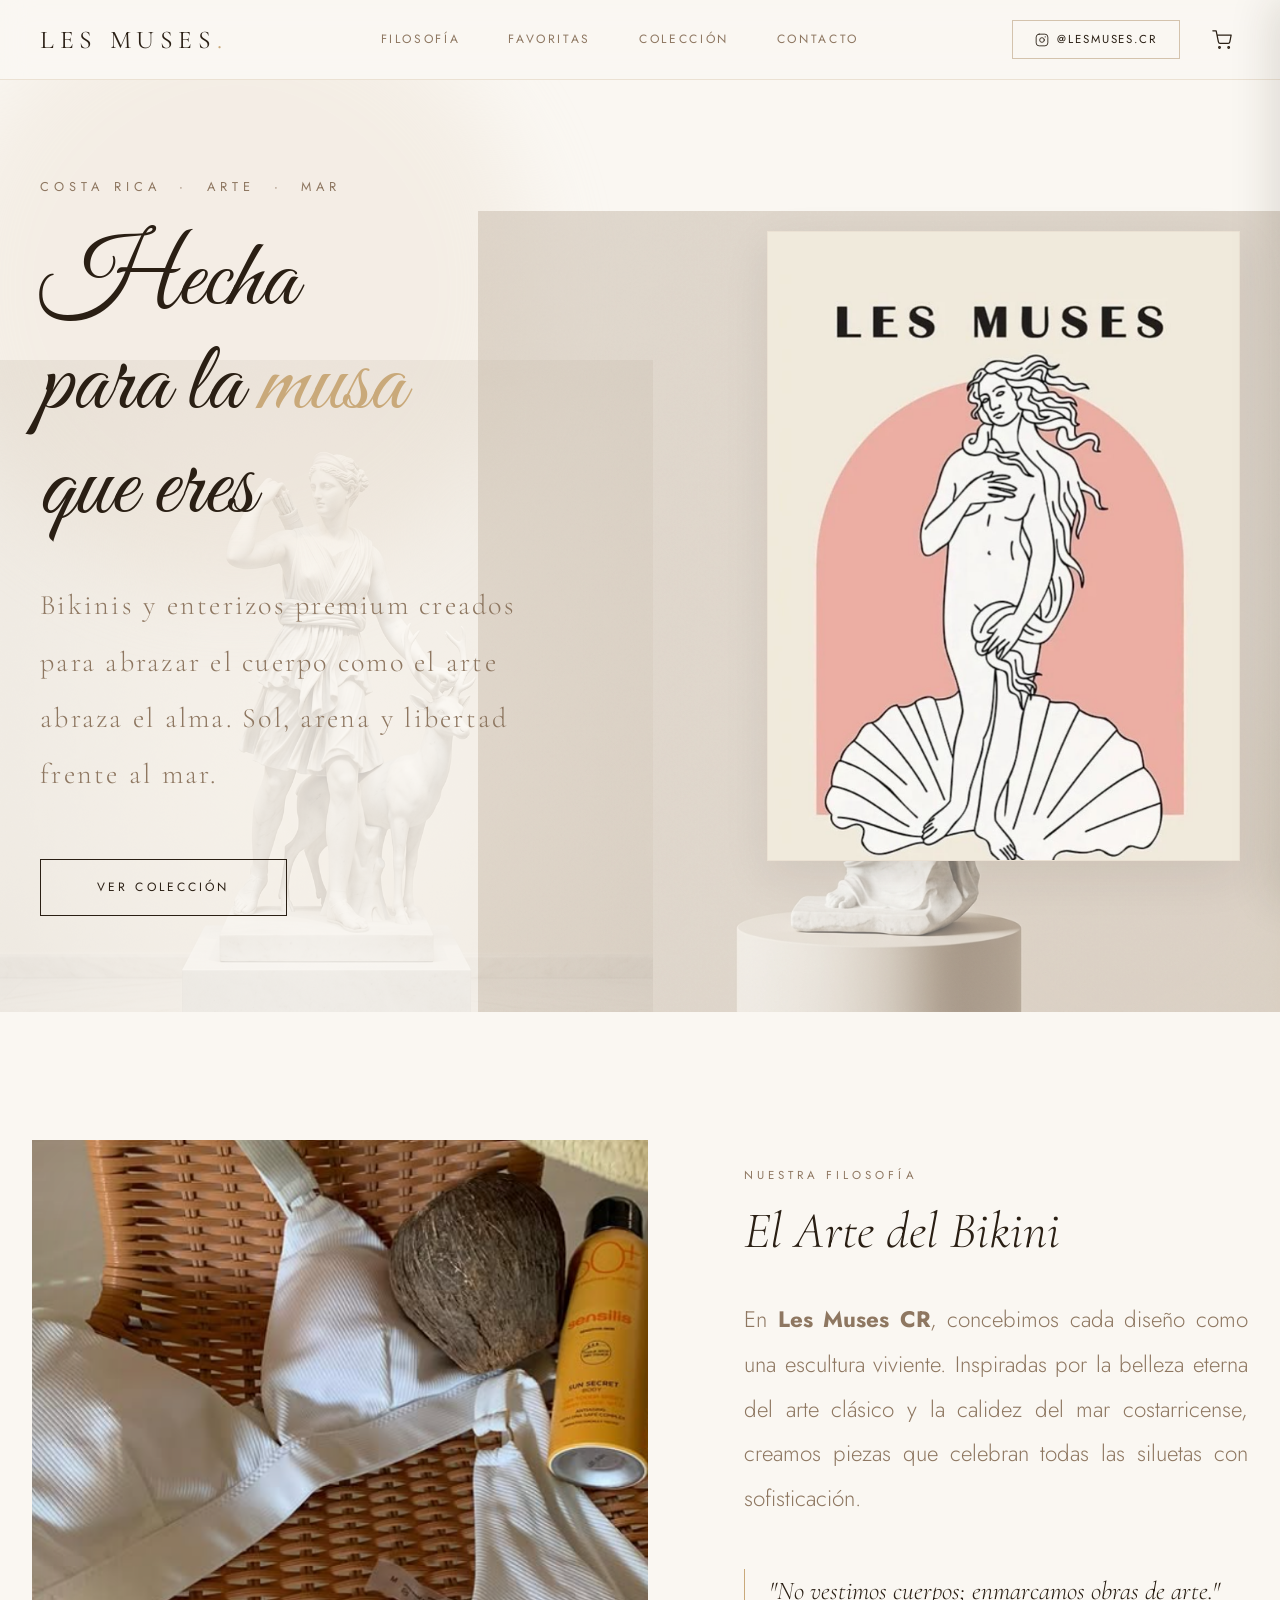
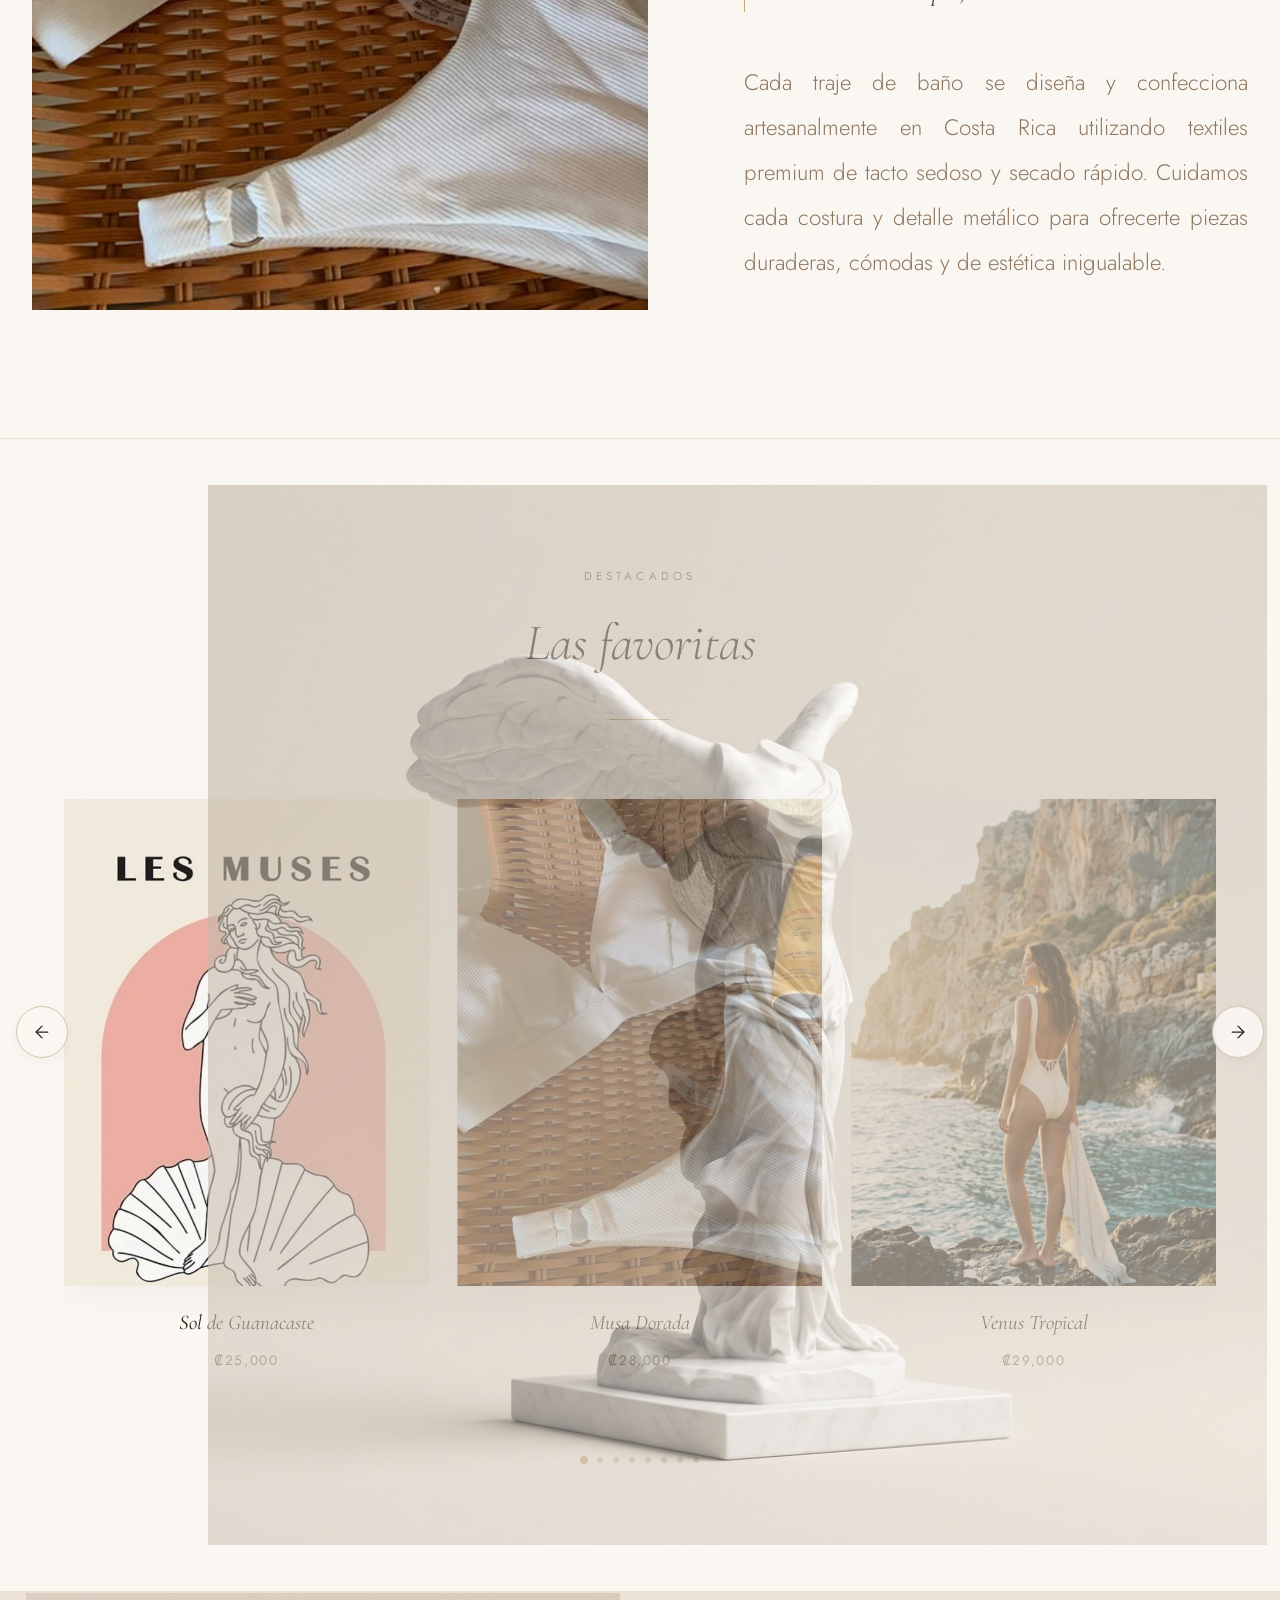
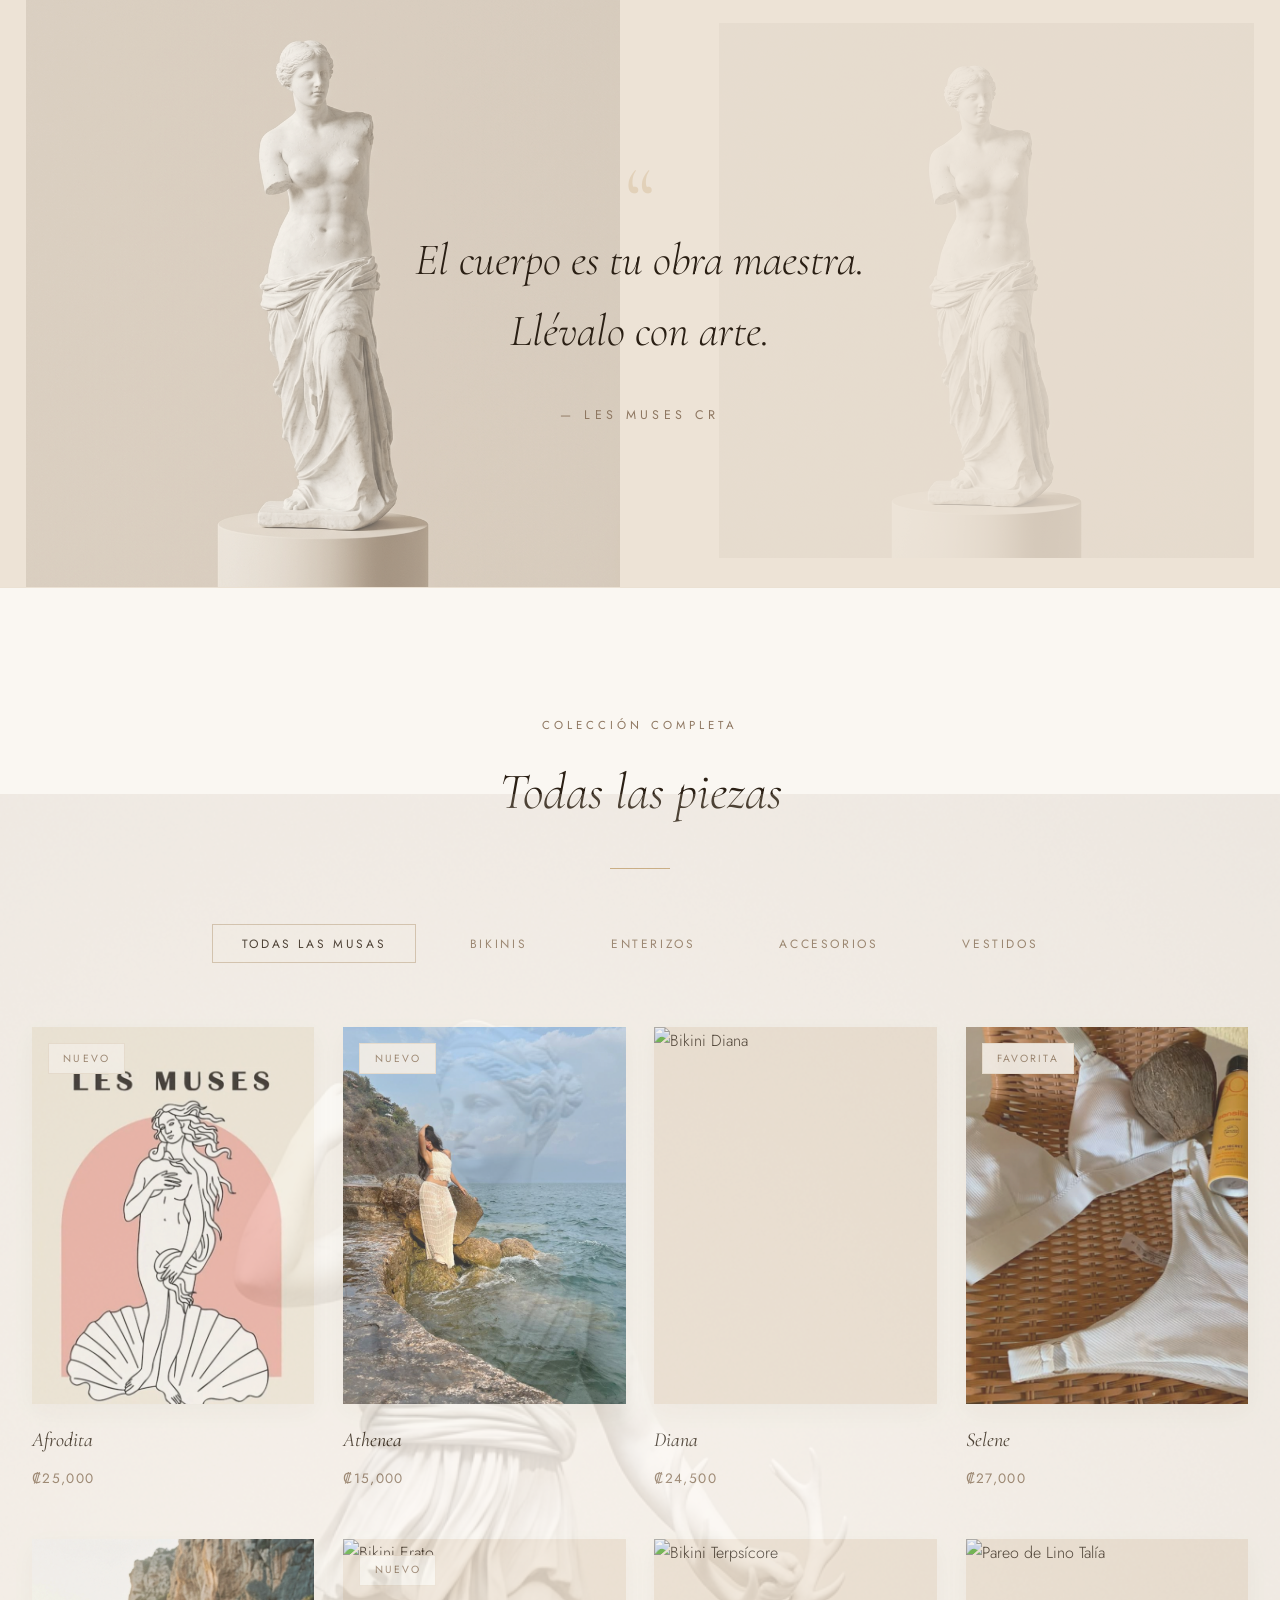
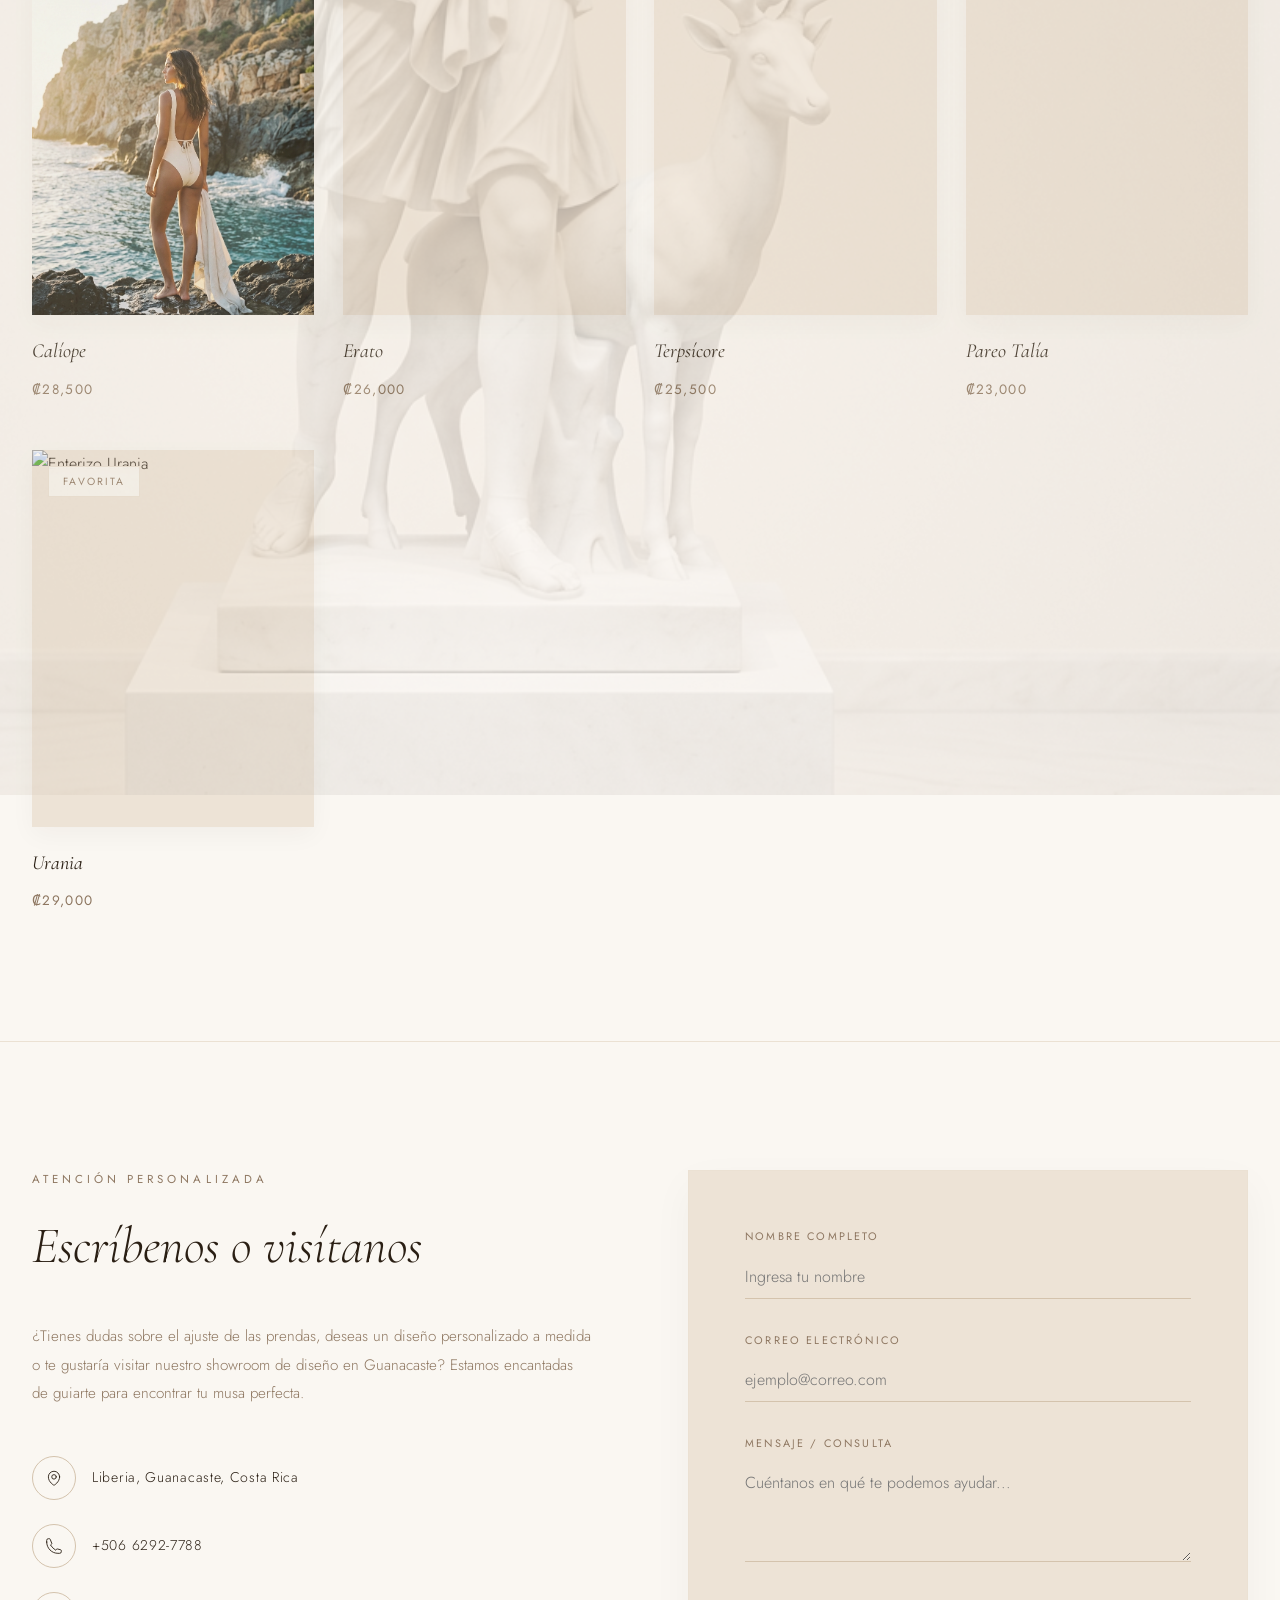
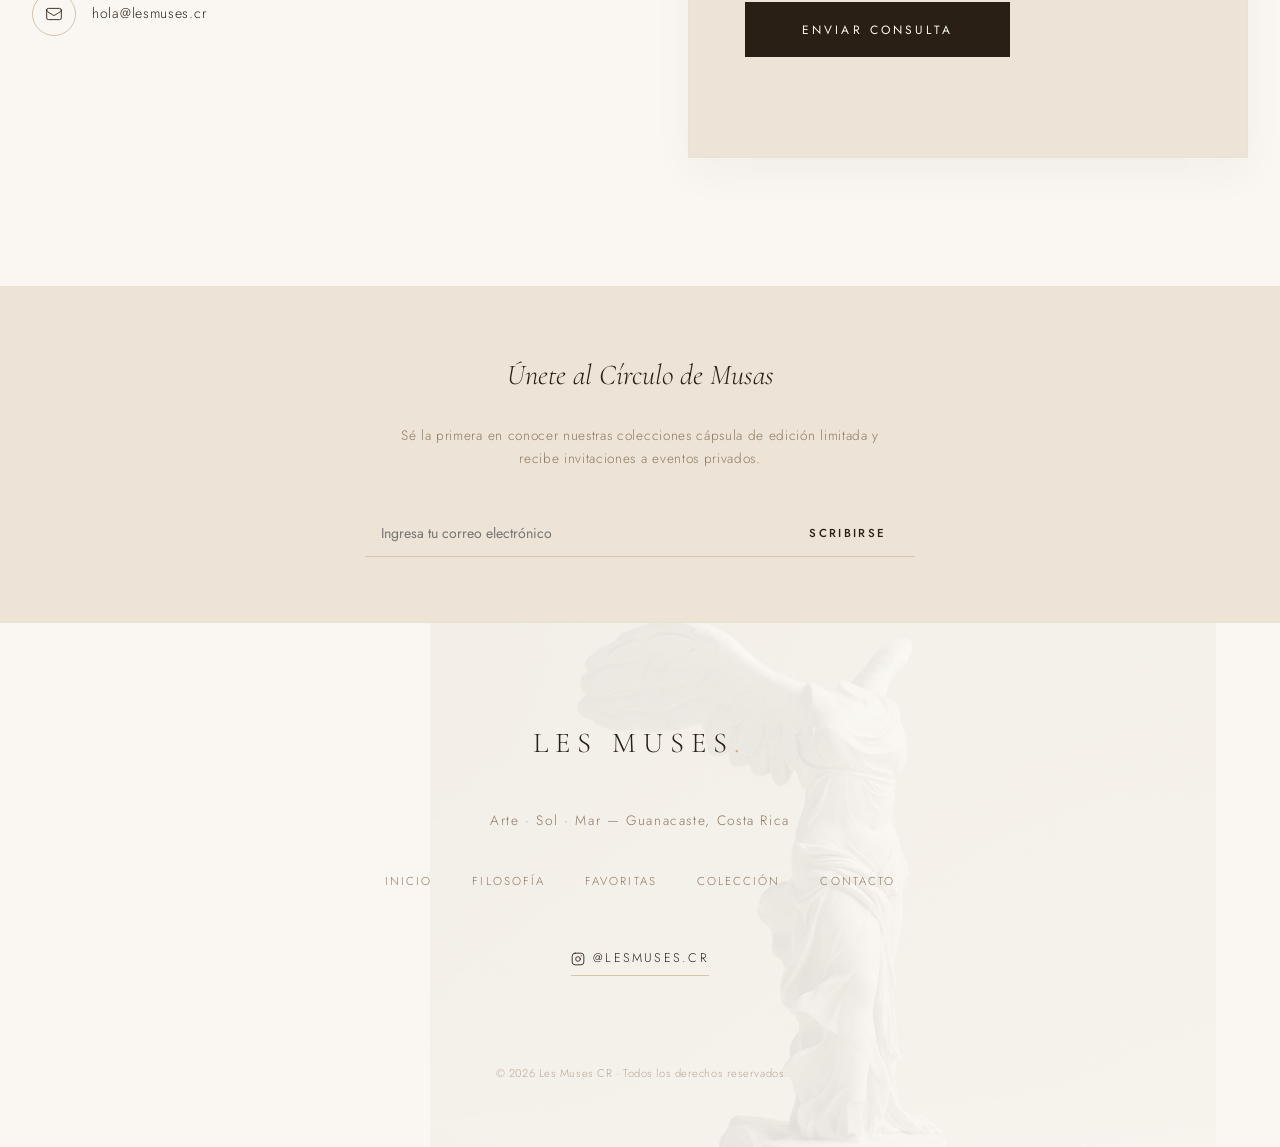
==== commit 9806f280: "Vestidos y tamaño de letras" ====
--- a/index.html
+++ b/index.html
@@ -251,6 +251,7 @@
           <button class="filter-btn" data-filter="bikini">Bikinis</button>
           <button class="filter-btn" data-filter="enterizo">Enterizos</button>
           <button class="filter-btn" data-filter="accesorio">Accesorios</button>
+          <button class="filter-btn" data-filter="vestido">vestidos</button>
         </div>
 
         <!-- Rejilla de Productos -->
@@ -263,6 +264,15 @@
             </div>
             <span class="p-name">Afrodita</span>
             <span class="p-price">₡25,000</span>
+          </div>
+
+          <div class="p-card" data-id="p1" data-name="Athenea" data-price="15000" data-category="vestido" data-desc="El vestido Athenea es sinónimo de diosa de la caza. Confeccionado con tejido ultra suave, presenta un elegante color arena y reguladores en la cadera para un entalle insuperable.">
+            <div class="p-img-wrap">
+              <span class="p-badge">Nuevo</span>
+              <img class="p-img" src="assets/images/Athenea_Vestido.jpeg" alt="Vestido Athenea">
+            </div>
+            <span class="p-name">Athenea</span>
+            <span class="p-price">₡15,000</span>
           </div>
           
           <div class="p-card" data-id="p2" data-name="Diana" data-price="24500" data-category="bikini" data-desc="El modelo Diana evoca fuerza y elegancia activa. Con un top deportivo de estilo bandeau y tirantes gruesos desmontables, es idóneo para nadar o relajarse por igual.">
@@ -343,13 +353,13 @@
               <div class="contact-item-icon">
                 <svg fill="none" stroke="currentColor" stroke-width="1.5" viewBox="0 0 24 24"><path stroke-linecap="round" stroke-linejoin="round" d="M15 10.5a3 3 0 11-6 0 3 3 0 016 0z"/><path stroke-linecap="round" stroke-linejoin="round" d="M19.5 10.5c0 7.142-7.5 11.25-7.5 11.25S4.5 17.642 4.5 10.5a7.5 7.5 0 1115 0z"/></svg>
               </div>
-              <span class="contact-item-text">Las Catalinas, Guanacaste, Costa Rica</span>
+              <span class="contact-item-text">Liberia, Guanacaste, Costa Rica</span>
             </div>
             <div class="contact-item">
               <div class="contact-item-icon">
                 <svg fill="none" stroke="currentColor" stroke-width="1.5" viewBox="0 0 24 24"><path stroke-linecap="round" stroke-linejoin="round" d="M2.25 6.75c0 8.284 6.716 15 15 15h2.25a2.25 2.25 0 002.25-2.25v-1.372c0-.516-.351-.966-.852-1.091l-4.423-1.106c-.44-.11-.902.055-1.173.417l-.97 1.293c-2.824-1.802-5.188-4.167-7-7l1.293-.97c.363-.271.527-.734.417-1.173L6.963 3.102a1.125 1.125 0 00-1.091-.852H4.5A2.25 2.25 0 002.25 4.5v2.25z"/></svg>
               </div>
-              <span class="contact-item-text">+506 8888-8888</span>
+              <span class="contact-item-text">+506 6292-7788</span>
             </div>
             <div class="contact-item">
               <div class="contact-item-icon">
--- a/styles.css
+++ b/styles.css
@@ -413,7 +413,7 @@
 
 .hero-sub {
   font-family: var(--font-serif);
-  font-size: clamp(1rem, 2.2vw, 1.2rem);
+  font-size: clamp(1rem, 2.2vw, 1.9rem);
   font-weight: 300;
   letter-spacing: 0.08em;
   color: var(--text-muted);
@@ -558,7 +558,7 @@
 }
 
 .phil-text {
-  font-size: 0.98rem;
+  font-size: 1.40rem;
   color: var(--text-muted);
   line-height: 2;
   text-align: justify;
@@ -566,7 +566,7 @@
 
 .phil-highlight {
   font-family: var(--font-serif);
-  font-size: 1.4rem;
+  font-size: 1.60rem;
   font-style: italic;
   color: var(--text-main);
   border-left: 1.5px solid var(--accent);
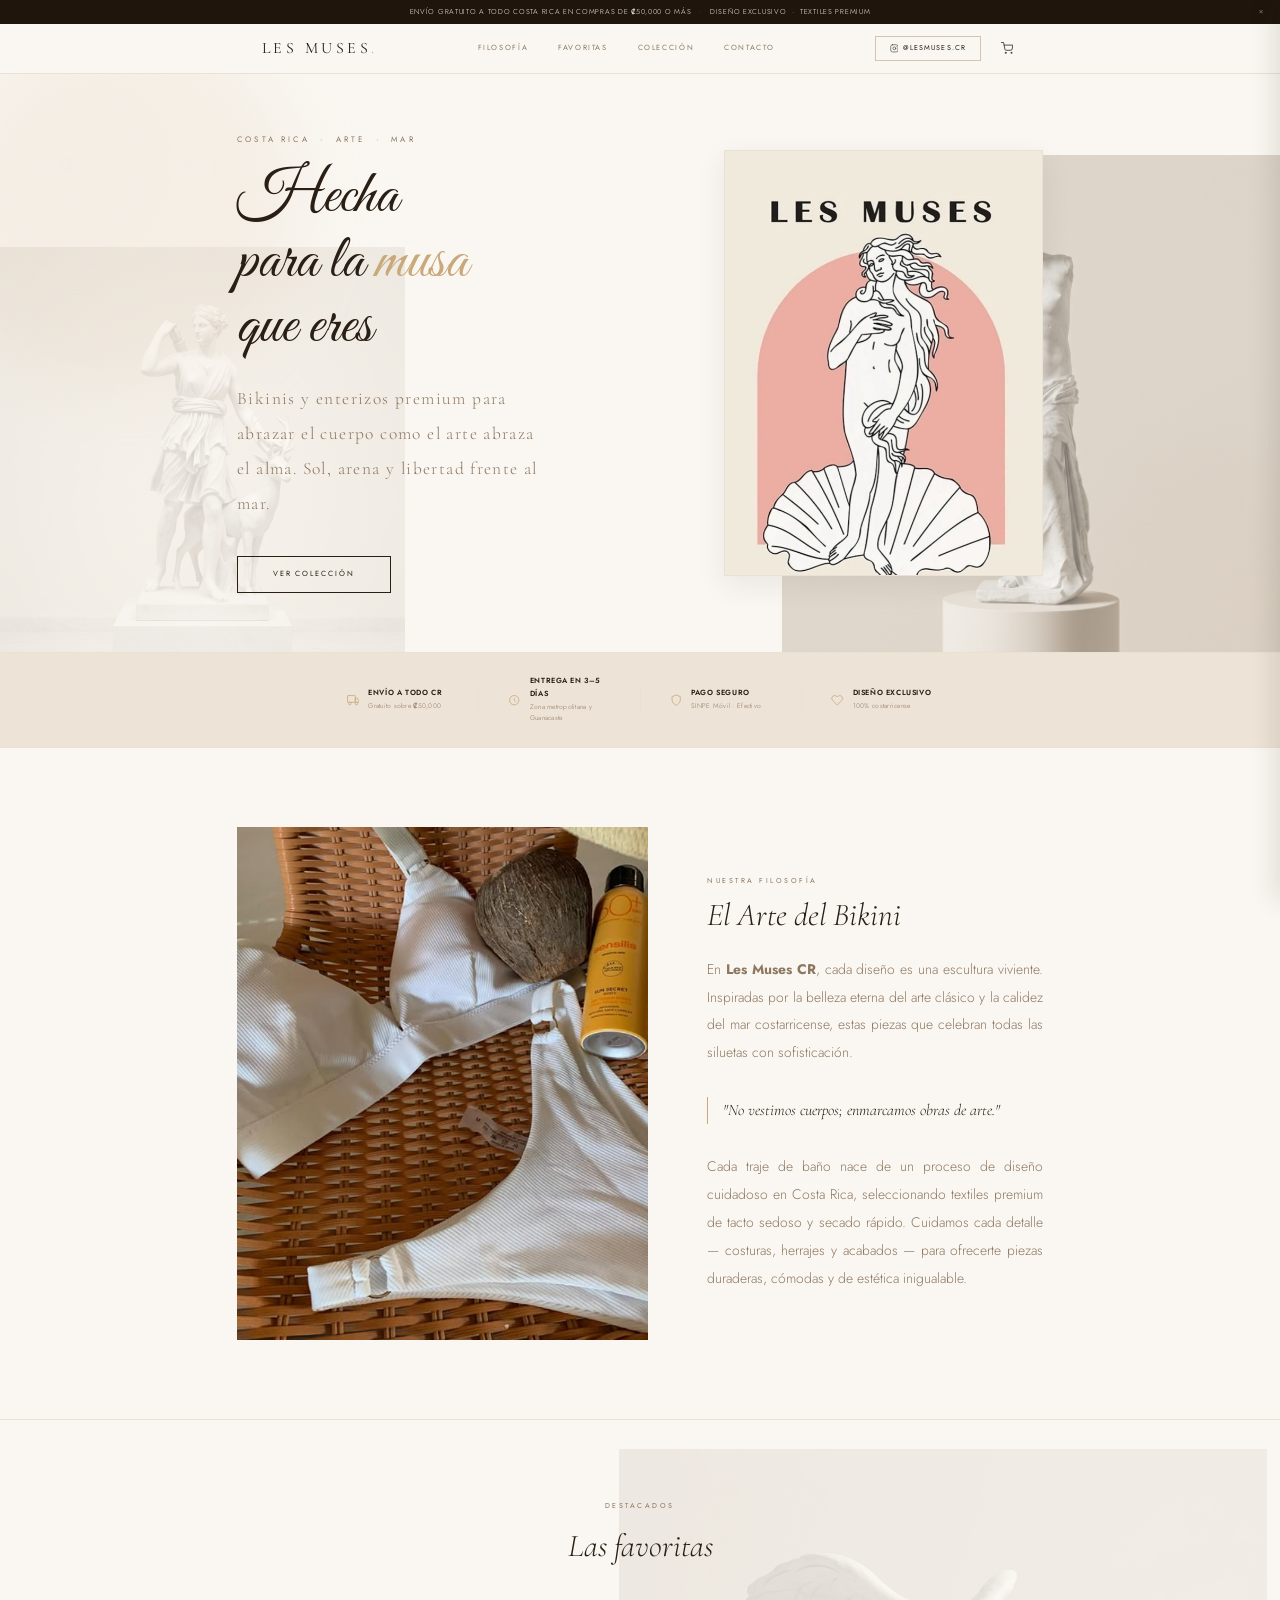
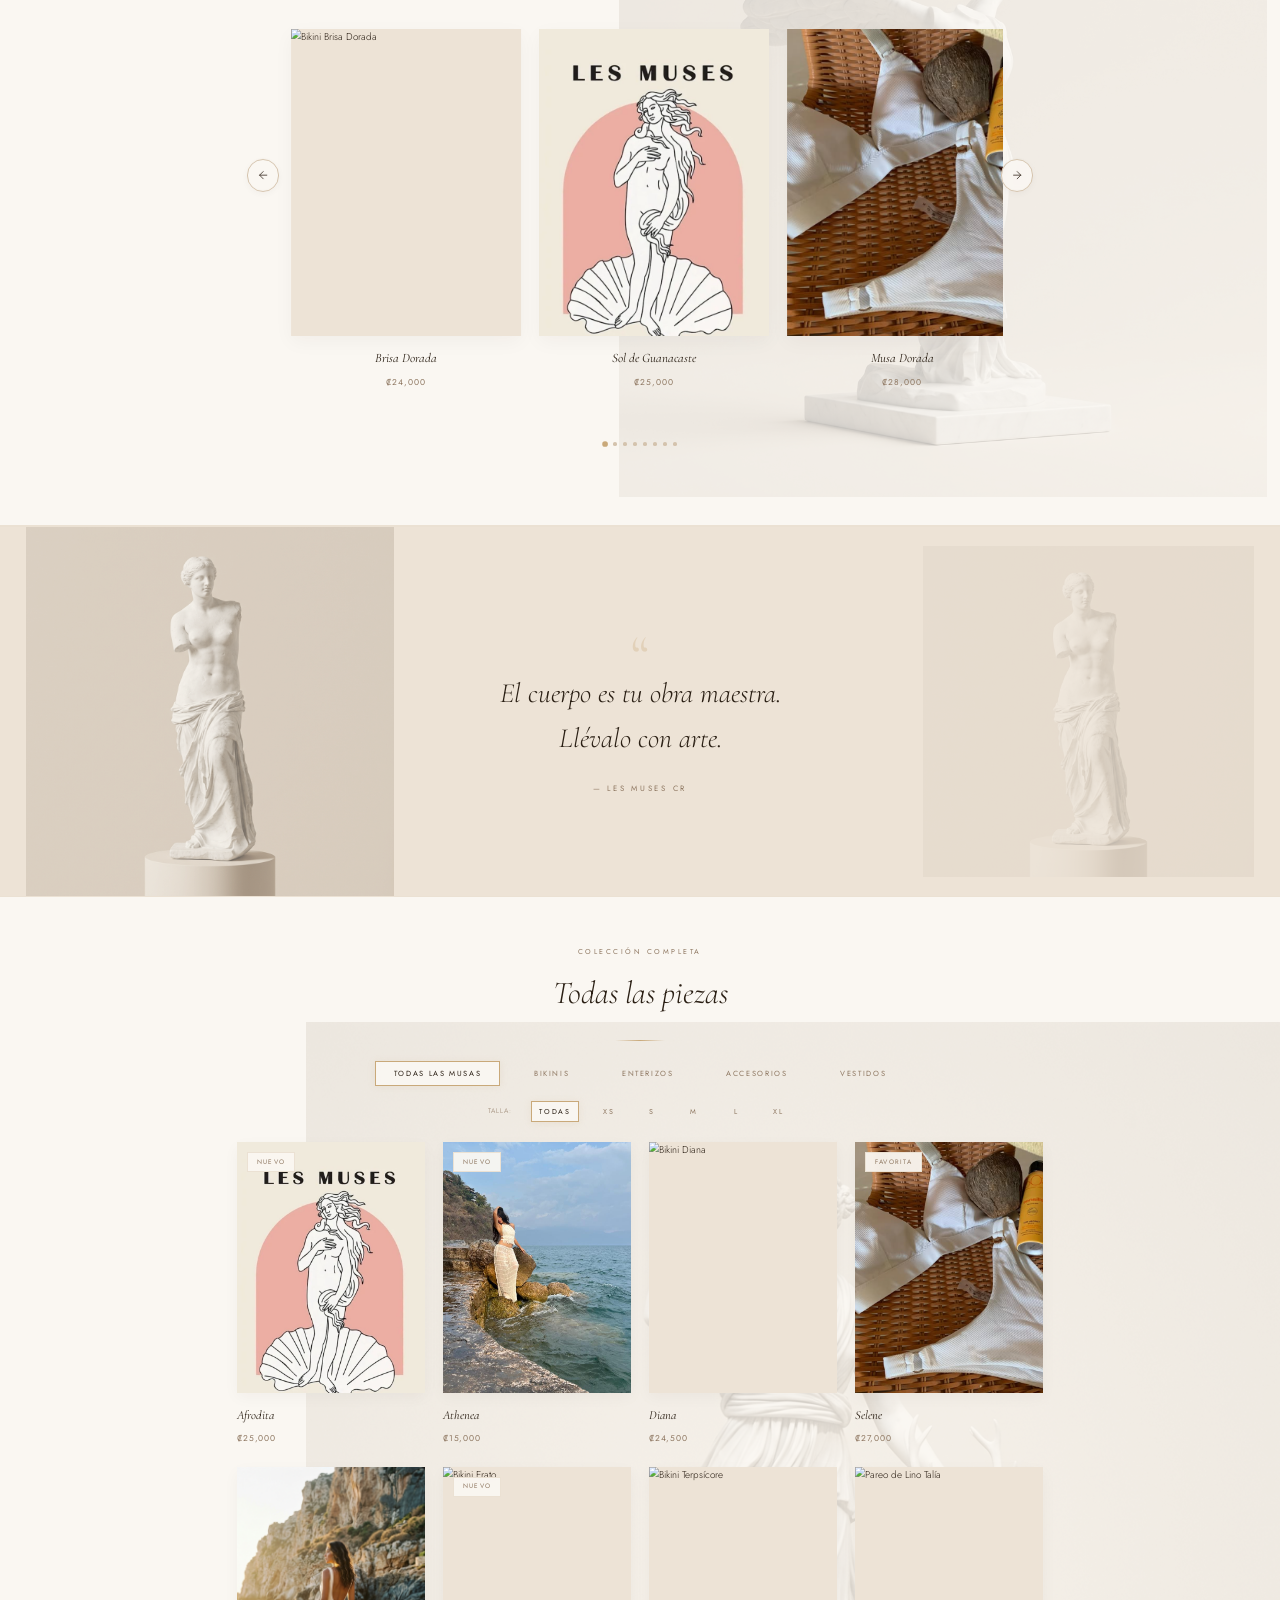
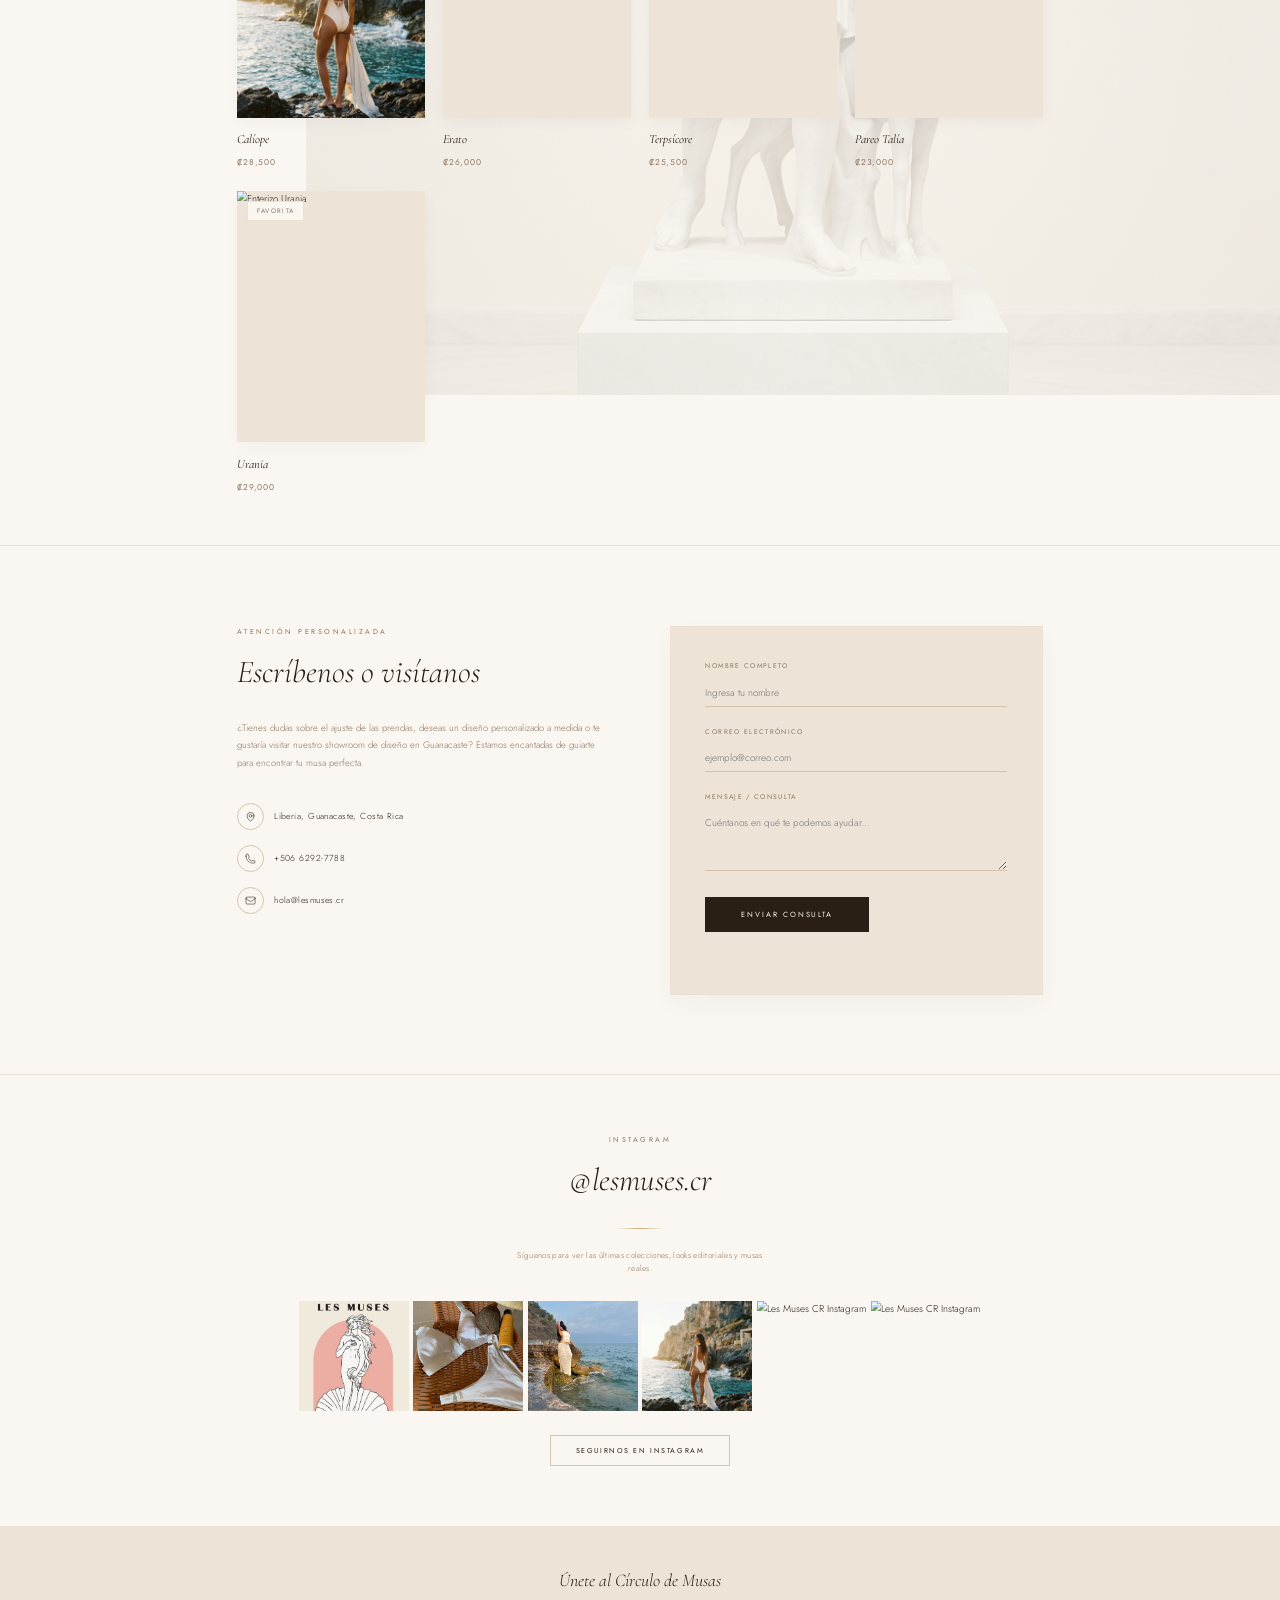
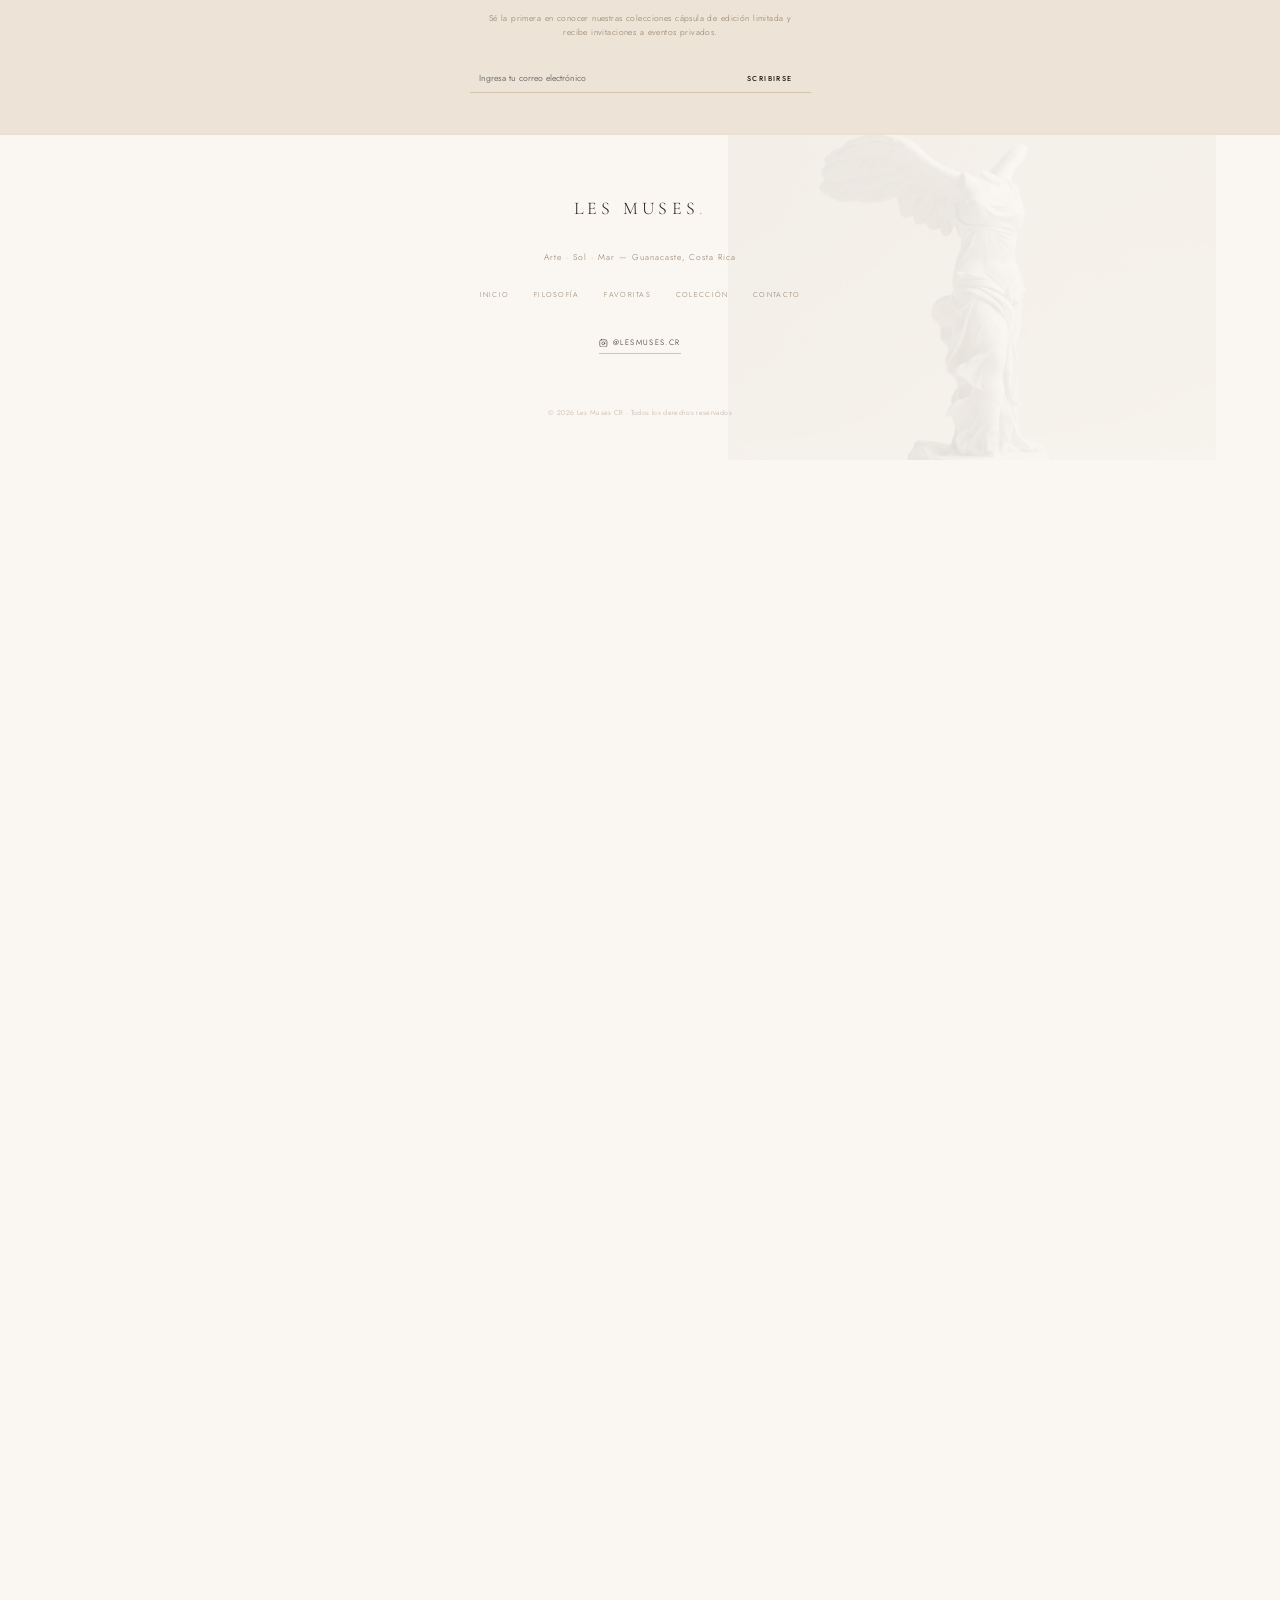
==== commit eb6f7223: "Add new features: size guide, shipping strip, announcement bar, IG feed, newsletter popup, size filt" ====
--- a/index.html
+++ b/index.html
@@ -6,16 +6,51 @@
   <title>Les Muses CR | Trajes de Baño Premium | Guanacaste, Costa Rica</title>
   
   <!-- SEO Meta Tags -->
-  <meta name="description" content="Descubre Les Muses CR, trajes de baño y bikinis premium inspirados en el arte clásico y el mar de Guanacaste, Costa Rica. Confección artesanal hecha para la musa que eres.">
-  <meta name="keywords" content="bikinis, trajes de baño, moda playa, costa rica, guanacaste, les muses, ropa de playa de lujo, artesanal">
+  <meta name="description" content="Descubre Les Muses CR, trajes de baño y bikinis premium inspirados en el arte clásico y el mar de Guanacaste, Costa Rica. Diseñados para la musa que eres.">
+  <meta name="keywords" content="bikinis, trajes de baño, moda playa, costa rica, guanacaste, les muses, ropa de playa de lujo, diseño exclusivo">
   <meta name="author" content="Les Muses CR">
   
   <!-- OpenGraph Social Tags -->
   <meta property="og:title" content="Les Muses CR | Trajes de Baño Premium | Costa Rica">
-  <meta property="og:description" content="Bikinis y enterizos de lujo inspirados en el arte clásico. Confeccionados a mano para abrazar el cuerpo como el arte abraza el alma.">
+  <meta property="og:description" content="Bikinis y enterizos de lujo inspirados en el arte clásico. Para abrazar el cuerpo como el arte abraza el alma.">
   <meta property="og:image" content="assets/images/hero_swimwear.png">
   <meta property="og:url" content="https://lesmuses.cr">
   <meta property="og:type" content="website">
+  <meta property="og:locale" content="es_CR">
+  <meta property="og:site_name" content="Les Muses CR">
+
+  <!-- Twitter Cards -->
+  <meta name="twitter:card" content="summary_large_image">
+  <meta name="twitter:title" content="Les Muses CR | Trajes de Baño Premium">
+  <meta name="twitter:description" content="Bikinis y enterizos de lujo. Diseño exclusivo en Costa Rica.">
+  <meta name="twitter:image" content="assets/images/hero_swimwear.png">
+
+  <!-- Canonical -->
+  <link rel="canonical" href="https://lesmuses.cr">
+
+  <!-- JSON-LD Structured Data -->
+  <script type="application/ld+json">
+  {
+    "@context": "https://schema.org",
+    "@type": "ClothingStore",
+    "name": "Les Muses CR",
+    "description": "Trajes de baño y bikinis premium de diseño exclusivo en Costa Rica.",
+    "url": "https://lesmuses.cr",
+    "telephone": "+50662927788",
+    "email": "hola@lesmuses.cr",
+    "image": "assets/images/hero_swimwear.png",
+    "address": {
+      "@type": "PostalAddress",
+      "addressLocality": "Liberia",
+      "addressRegion": "Guanacaste",
+      "addressCountry": "CR"
+    },
+    "sameAs": ["https://www.instagram.com/lesmuses.cr/"],
+    "priceRange": "₡15,000 - ₡30,000",
+    "currenciesAccepted": "CRC",
+    "paymentAccepted": "Cash, SINPE Móvil"
+  }
+  </script>
 
   <!-- Estilos y Tipografías -->
   <link rel="stylesheet" href="styles.css">
@@ -25,6 +60,18 @@
 </head>
 <body>
 
+  <!-- BARRA DE ANUNCIO -->
+  <div class="announce-bar" id="announce-bar">
+    <div class="announce-content">
+      <span>Envío gratuito a todo Costa Rica en compras de ₡50,000 o más</span>
+      <span class="announce-sep">·</span>
+      <span>Diseño exclusivo &nbsp;·&nbsp; Textiles premium</span>
+    </div>
+    <button class="announce-close" id="announce-close" aria-label="Cerrar aviso">
+      <svg width="10" height="10" viewBox="0 0 24 24" fill="none" stroke="currentColor" stroke-width="2.5"><line x1="18" y1="6" x2="6" y2="18"/><line x1="6" y1="6" x2="18" y2="18"/></svg>
+    </button>
+  </div>
+
   <!-- NAVEGACIÓN PRINCIPAL (HEADER) -->
   <header>
     <div class="nav-container">
@@ -69,30 +116,65 @@
       
       <!-- Esculturas clásicas flotantes -->
       <img class="sculpt" src="assets/images/sculpt_venus.png"
-        alt="Escultura Venus de Milo" aria-hidden="true" style="height:86%; bottom:0; right:0%; animation:floatA 10s ease-in-out infinite">
+        alt="" aria-hidden="true" loading="eager" decoding="async" style="height:86%; bottom:0; right:0%; animation:floatA 10s ease-in-out infinite">
       <img class="sculpt" src="assets/images/sculpt_diana.png"
-        alt="Escultura Diana de Versalles" aria-hidden="true" style="height:70%; bottom:0; left:0%; opacity:0.20; animation:floatB 13s ease-in-out infinite">
+        alt="" aria-hidden="true" loading="lazy" decoding="async" style="height:70%; bottom:0; left:0%; opacity:0.20; animation:floatB 13s ease-in-out infinite">
 
       <div class="hero-container">
         <!-- Columna de Texto -->
         <div class="hero-text-col">
           <p class="hero-eye">Costa Rica &nbsp;·&nbsp; Arte &nbsp;·&nbsp; Mar</p>
           <h1 class="hero-title">Hecha<br>para la <em>musa</em><br>que eres</h1>
-          <p class="hero-sub">Bikinis y enterizos premium creados para abrazar el cuerpo como el arte abraza el alma. Sol, arena y libertad frente al mar.</p>
+          <p class="hero-sub">Bikinis y enterizos premium para abrazar el cuerpo como el arte abraza el alma. Sol, arena y libertad frente al mar.</p>
           <a href="#coleccion" class="btn btn-hero">Ver colección</a>
         </div>
         <!-- Columna de Imagen Editorial -->
         <div class="hero-image-col">
-          <img src="assets/images/hero_swimwear.png" alt="Colección Les Muses CR Swimwear Editorial">
-        </div>
-      </div>
-    </section>
+          <img src="assets/images/hero_swimwear.png" alt="Colección Les Muses CR Swimwear Editorial" loading="eager" decoding="sync" fetchpriority="high">
+        </div>
+      </div>
+    </section>
+
+    <!-- STRIP DE INFORMACIÓN DE ENVÍO -->
+    <div class="shipping-strip">
+      <div class="shipping-item">
+        <svg width="20" height="20" viewBox="0 0 24 24" fill="none" stroke="currentColor" stroke-width="1.5"><rect x="1" y="3" width="15" height="13" rx="1"/><path d="M16 8h4l3 5v3h-7V8z"/><circle cx="5.5" cy="18.5" r="2.5"/><circle cx="18.5" cy="18.5" r="2.5"/></svg>
+        <div>
+          <span class="shipping-label">Envío a todo CR</span>
+          <span class="shipping-sub">Gratuito sobre ₡50,000</span>
+        </div>
+      </div>
+      <div class="shipping-divider"></div>
+      <div class="shipping-item">
+        <svg width="20" height="20" viewBox="0 0 24 24" fill="none" stroke="currentColor" stroke-width="1.5"><path d="M3 12a9 9 0 1 0 18 0 9 9 0 0 0-18 0"/><path d="M12 8v4l3 3"/></svg>
+        <div>
+          <span class="shipping-label">Entrega en 3–5 días</span>
+          <span class="shipping-sub">Zona metropolitana y Guanacaste</span>
+        </div>
+      </div>
+      <div class="shipping-divider"></div>
+      <div class="shipping-item">
+        <svg width="20" height="20" viewBox="0 0 24 24" fill="none" stroke="currentColor" stroke-width="1.5"><path d="M12 22s8-4 8-10V5l-8-3-8 3v7c0 6 8 10 8 10z"/></svg>
+        <div>
+          <span class="shipping-label">Pago seguro</span>
+          <span class="shipping-sub">SINPE Móvil · Efectivo</span>
+        </div>
+      </div>
+      <div class="shipping-divider"></div>
+      <div class="shipping-item">
+        <svg width="20" height="20" viewBox="0 0 24 24" fill="none" stroke="currentColor" stroke-width="1.5"><path d="M20.84 4.61a5.5 5.5 0 0 0-7.78 0L12 5.67l-1.06-1.06a5.5 5.5 0 0 0-7.78 7.78l1.06 1.06L12 21.23l7.78-7.78 1.06-1.06a5.5 5.5 0 0 0 0-7.78z"/></svg>
+        <div>
+          <span class="shipping-label">Diseño exclusivo</span>
+          <span class="shipping-sub">100% costarricense</span>
+        </div>
+      </div>
+    </div>
 
     <!-- SECCIÓN FILOSOFÍA (NUEVA) -->
     <section class="philosophy" id="filosofia">
       <div class="philosophy-container">
         <div class="phil-image-wrap">
-          <img src="assets/images/swimwear_flatlay.png" alt="Diseño y elegancia Les Muses CR" class="phil-image">
+          <img src="assets/images/swimwear_flatlay.png" alt="Diseño y elegancia Les Muses CR" class="phil-image" loading="lazy" decoding="async">
           <div class="phil-image-overlay"></div>
         </div>
         <div class="phil-content">
@@ -100,9 +182,9 @@
             <span class="s-label">Nuestra Filosofía</span>
             <h2 class="s-title">El Arte del Bikini</h2>
           </div>
-          <p class="phil-text">En <strong>Les Muses CR</strong>, concebimos cada diseño como una escultura viviente. Inspiradas por la belleza eterna del arte clásico y la calidez del mar costarricense, creamos piezas que celebran todas las siluetas con sofisticación.</p>
+          <p class="phil-text">En <strong>Les Muses CR</strong>, cada diseño es una escultura viviente. Inspiradas por la belleza eterna del arte clásico y la calidez del mar costarricense, estas piezas que celebran todas las siluetas con sofisticación.</p>
           <p class="phil-highlight">"No vestimos cuerpos; enmarcamos obras de arte."</p>
-          <p class="phil-text">Cada traje de baño se diseña y confecciona artesanalmente en Costa Rica utilizando textiles premium de tacto sedoso y secado rápido. Cuidamos cada costura y detalle metálico para ofrecerte piezas duraderas, cómodas y de estética inigualable.</p>
+          <p class="phil-text">Cada traje de baño nace de un proceso de diseño cuidadoso en Costa Rica, seleccionando textiles premium de tacto sedoso y secado rápido. Cuidamos cada detalle — costuras, herrajes y acabados — para ofrecerte piezas duraderas, cómodas y de estética inigualable.</p>
         </div>
       </div>
     </section>
@@ -110,7 +192,7 @@
     <!-- SECCIÓN CAROUSEL (DESTACADOS) -->
     <section class="c-section" id="destacados">
       <img class="sculpt" src="assets/images/sculpt_nike.png"
-        alt="Escultura Victoria de Samotracias" aria-hidden="true" style="height:92%; top:4%; right:1%; animation:floatA 11s ease-in-out infinite">
+        alt="" aria-hidden="true" loading="lazy" decoding="async" style="height:92%; top:4%; right:1%; opacity:0.22; animation:floatA 11s ease-in-out infinite">
 
       <div class="s-head">
         <span class="s-label">Destacados</span>
@@ -129,7 +211,7 @@
             <!-- Slides del Carousel (Estilo Tarjeta interactiva) -->
             <div class="c-slide p-card" data-id="c1" data-name="Sol de Guanacaste" data-price="25000" data-category="bikini" data-desc="Un bikini de dos piezas en un deslumbrante tono dorado texturizado. Su top de corte clásico brinda excelente soporte, mientras que sus tirantes ajustables garantizan la comodidad ideal bajo el sol de Guanacaste.">
               <div class="c-img-wrap">
-                <img class="c-img" src="assets/images/hero_swimwear.png" alt="Bikini Sol de Guanacaste">
+                <img class="c-img" src="assets/images/hero_swimwear.png" alt="Bikini Sol de Guanacaste" loading="lazy" decoding="async">
               </div>
               <div class="c-info">
                 <span class="c-name">Sol de Guanacaste</span>
@@ -139,7 +221,7 @@
 
             <div class="c-slide p-card" data-id="c2" data-name="Musa Dorada" data-price="28000" data-category="bikini" data-desc="El modelo Musa Dorada destaca por su acabado satinado y sus herrajes bañados en oro que resisten el agua salada. Diseñado para brillar a la orilla del mar, realzando sutilmente tus curvas naturales.">
               <div class="c-img-wrap">
-                <img class="c-img" src="assets/images/swimwear_flatlay.png" alt="Bikini Musa Dorada">
+                <img class="c-img" src="assets/images/swimwear_flatlay.png" alt="Bikini Musa Dorada" loading="lazy" decoding="async">
               </div>
               <div class="c-info">
                 <span class="c-name">Musa Dorada</span>
@@ -149,7 +231,7 @@
 
             <div class="c-slide p-card" data-id="c3" data-name="Venus Tropical" data-price="29000" data-category="enterizo" data-desc="Enterizo de una pieza esculpido en tono crema, con un escote asimétrico vanguardista y corte de pierna alto. Una pieza sofisticada que transiciona perfectamente de la playa a un atardecer en el club de playa.">
               <div class="c-img-wrap">
-                <img class="c-img" src="assets/images/enterizo_fashion.png" alt="Enterizo Venus Tropical">
+                <img class="c-img" src="assets/images/enterizo_fashion.png" alt="Enterizo Venus Tropical" loading="lazy" decoding="async">
               </div>
               <div class="c-info">
                 <span class="c-name">Venus Tropical</span>
@@ -222,9 +304,9 @@
     <!-- SECCIÓN QUOTE / CITA -->
     <section class="quote">
       <img class="sculpt" src="assets/images/sculpt_aphrodite.png"
-        alt="Escultura Afrodita Colonna" aria-hidden="true" style="height:100%; top:0; left:2%; animation:floatB 12s ease-in-out infinite">
+        alt="" aria-hidden="true" loading="lazy" decoding="async" style="height:100%; top:0; left:2%; animation:floatB 12s ease-in-out infinite">
       <img class="sculpt" src="assets/images/sculpt_venus.png"
-        alt="Escultura Venus de Milo" aria-hidden="true" style="height:90%; top:5%; right:2%; opacity:0.20; animation:floatA 14s ease-in-out infinite">
+        alt="" aria-hidden="true" loading="lazy" decoding="async" style="height:90%; top:5%; right:2%; opacity:0.20; animation:floatA 14s ease-in-out infinite">
       
       <div class="quote-container">
         <span class="q-icon">“</span>
@@ -236,7 +318,7 @@
     <!-- SECCIÓN CUADRÍCULA DE PRODUCTOS (CATÁLOGO COMPLETO) -->
     <section class="g-section" id="coleccion">
       <img class="sculpt" src="assets/images/sculpt_diana.png"
-        alt="Escultura Diana de Versalles" aria-hidden="true" style="height:78%; top:10%; right:0%; opacity:0.22; animation:floatB 13s ease-in-out infinite">
+        alt="" aria-hidden="true" loading="lazy" decoding="async" style="height:78%; top:10%; right:0%; opacity:0.22; animation:floatB 13s ease-in-out infinite">
 
       <div class="g-container">
         <div class="s-head">
@@ -251,31 +333,41 @@
           <button class="filter-btn" data-filter="bikini">Bikinis</button>
           <button class="filter-btn" data-filter="enterizo">Enterizos</button>
           <button class="filter-btn" data-filter="accesorio">Accesorios</button>
-          <button class="filter-btn" data-filter="vestido">vestidos</button>
+          <button class="filter-btn" data-filter="vestido">Vestidos</button>
+        </div>
+        <!-- Filtros por Talla -->
+        <div class="filter-tabs size-filter-tabs" style="margin-top:0.8rem;">
+          <span class="size-filter-label">Talla:</span>
+          <button class="filter-btn size-btn active" data-size="all">Todas</button>
+          <button class="filter-btn size-btn" data-size="XS">XS</button>
+          <button class="filter-btn size-btn" data-size="S">S</button>
+          <button class="filter-btn size-btn" data-size="M">M</button>
+          <button class="filter-btn size-btn" data-size="L">L</button>
+          <button class="filter-btn size-btn" data-size="XL">XL</button>
         </div>
 
         <!-- Rejilla de Productos -->
         <div class="g-grid" id="grid">
           
-          <div class="p-card" data-id="p1" data-name="Afrodita" data-price="25000" data-category="bikini" data-desc="El bikini Afrodita es sinónimo de diosa marina. Confeccionado con tejido ultra suave, presenta un elegante color arena tostada y reguladores en la cadera para un entalle insuperable.">
+          <div class="p-card" data-id="p1" data-name="Afrodita" data-price="25000" data-category="bikini" data-sizes="S,M" data-desc="El bikini Afrodita es sinónimo de diosa marina. Confeccionado con tejido ultra suave, presenta un elegante color arena tostada y reguladores en la cadera para un entalle insuperable.">
             <div class="p-img-wrap">
               <span class="p-badge">Nuevo</span>
-              <img class="p-img" src="assets/images/hero_swimwear.png" alt="Bikini Afrodita">
+              <img class="p-img" src="assets/images/hero_swimwear.png" alt="Bikini Afrodita" loading="lazy" decoding="async">
             </div>
             <span class="p-name">Afrodita</span>
             <span class="p-price">₡25,000</span>
           </div>
 
-          <div class="p-card" data-id="p1" data-name="Athenea" data-price="15000" data-category="vestido" data-desc="El vestido Athenea es sinónimo de diosa de la caza. Confeccionado con tejido ultra suave, presenta un elegante color arena y reguladores en la cadera para un entalle insuperable.">
+          <div class="p-card" data-id="p1" data-name="Athenea" data-price="15000" data-category="vestido" data-sizes="XS,S" data-desc="El vestido Athenea es sinónimo de diosa de la caza. Confeccionado con tejido ultra suave, presenta un elegante color arena y reguladores en la cadera para un entalle insuperable.">
             <div class="p-img-wrap">
               <span class="p-badge">Nuevo</span>
-              <img class="p-img" src="assets/images/Athenea_Vestido.jpeg" alt="Vestido Athenea">
+              <img class="p-img" src="assets/images/Athenea_Vestido.jpeg" alt="Vestido Athenea" loading="lazy" decoding="async">
             </div>
             <span class="p-name">Athenea</span>
             <span class="p-price">₡15,000</span>
           </div>
           
-          <div class="p-card" data-id="p2" data-name="Diana" data-price="24500" data-category="bikini" data-desc="El modelo Diana evoca fuerza y elegancia activa. Con un top deportivo de estilo bandeau y tirantes gruesos desmontables, es idóneo para nadar o relajarse por igual.">
+          <div class="p-card" data-id="p2" data-name="Diana" data-price="24500" data-category="bikini" data-sizes="M,L,XL" data-desc="El modelo Diana evoca fuerza y elegancia activa. Con un top deportivo de estilo bandeau y tirantes gruesos desmontables, es idóneo para nadar o relajarse por igual.">
             <div class="p-img-wrap">
               <img class="p-img" src="https://picsum.photos/seed/p2/400/533" alt="Bikini Diana">
             </div>
@@ -283,24 +375,24 @@
             <span class="p-price">₡24,500</span>
           </div>
           
-          <div class="p-card" data-id="p3" data-name="Selene" data-price="27000" data-category="bikini" data-desc="Inspirado en el brillo lunar sobre el océano nocturno, Selene destaca por un tejido brillante satinado de tono ocre y sus delicadas lazadas cruzadas en la espalda.">
+          <div class="p-card" data-id="p3" data-name="Selene" data-price="27000" data-category="bikini" data-sizes="XS" data-desc="Inspirado en el brillo lunar sobre el océano nocturno, Selene destaca por un tejido brillante satinado de tono ocre y sus delicadas lazadas cruzadas en la espalda.">
             <div class="p-img-wrap">
               <span class="p-badge">Favorita</span>
-              <img class="p-img" src="assets/images/swimwear_flatlay.png" alt="Bikini Selene">
+              <img class="p-img" src="assets/images/swimwear_flatlay.png" alt="Bikini Selene" loading="lazy" decoding="async">
             </div>
             <span class="p-name">Selene</span>
             <span class="p-price">₡27,000</span>
           </div>
           
-          <div class="p-card" data-id="p4" data-name="Calíope" data-price="28500" data-category="enterizo" data-desc="Elegancia de una sola pieza. El monokini Calíope cuenta con una preciosa espalda descubierta y un escote drapeado en el pecho, ofreciendo un look de alta costura playera.">
-            <div class="p-img-wrap">
-              <img class="p-img" src="assets/images/enterizo_fashion.png" alt="Enterizo Calíope">
+          <div class="p-card" data-id="p4" data-name="Calíope" data-price="28500" data-category="enterizo" data-sizes="L,XL" data-desc="Elegancia de una sola pieza. El monokini Calíope cuenta con una preciosa espalda descubierta y un escote drapeado en el pecho, ofreciendo un look de alta costura playera.">
+            <div class="p-img-wrap">
+              <img class="p-img" src="assets/images/enterizo_fashion.png" alt="Enterizo Calíope" loading="lazy" decoding="async">
             </div>
             <span class="p-name">Calíope</span>
             <span class="p-price">₡28,500</span>
           </div>
           
-          <div class="p-card" data-id="p5" data-name="Erato" data-price="26000" data-category="bikini" data-desc="El bikini Erato destaca por su aire romántico y dulce. Copas ligeramente fruncidas y lazos delgados, en un color terracota sumamente favorecedor para todos los tonos de piel.">
+          <div class="p-card" data-id="p5" data-name="Erato" data-price="26000" data-category="bikini" data-sizes="XS,S,M,L,XL" data-desc="El bikini Erato destaca por su aire romántico y dulce. Copas ligeramente fruncidas y lazos delgados, en un color terracota sumamente favorecedor para todos los tonos de piel.">
             <div class="p-img-wrap">
               <span class="p-badge">Nuevo</span>
               <img class="p-img" src="https://picsum.photos/seed/p5/400/533" alt="Bikini Erato">
@@ -309,7 +401,7 @@
             <span class="p-price">₡26,000</span>
           </div>
           
-          <div class="p-card" data-id="p6" data-name="Terpsícore" data-price="25500" data-category="bikini" data-desc="Diseñado para fluir y danzar con la marea. Este modelo incorpora un top cruzado envolvente de gran sujeción y un panty de tiro alto retro y sumamente estilizado.">
+          <div class="p-card" data-id="p6" data-name="Terpsícore" data-price="25500" data-category="bikini" data-sizes="XS,S" data-desc="Diseñado para fluir y danzar con la marea. Este modelo incorpora un top cruzado envolvente de gran sujeción y un panty de tiro alto retro y sumamente estilizado.">
             <div class="p-img-wrap">
               <img class="p-img" src="https://picsum.photos/seed/p6/400/533" alt="Bikini Terpsícore">
             </div>
@@ -317,7 +409,7 @@
             <span class="p-price">₡25,500</span>
           </div>
           
-          <div class="p-card" data-id="p7" data-name="Pareo Talía" data-price="23000" data-category="accesorio" data-desc="Salida de baño tipo pareo corto, confeccionado en mezcla de lino y algodón ultra transpirable. De caída fluida y suave, el complemento perfecto para llevar sobre tu bikini favorito.">
+          <div class="p-card" data-id="p7" data-name="Pareo Talía" data-price="23000" data-category="accesorio" data-sizes="all" data-desc="Salida de baño tipo pareo corto, confeccionado en mezcla de lino y algodón ultra transpirable. De caída fluida y suave, el complemento perfecto para llevar sobre tu bikini favorito.">
             <div class="p-img-wrap">
               <img class="p-img" src="https://picsum.photos/seed/p7/400/533" alt="Pareo de Lino Talía">
             </div>
@@ -325,7 +417,7 @@
             <span class="p-price">₡23,000</span>
           </div>
           
-          <div class="p-card" data-id="p8" data-name="Urania" data-price="29000" data-category="enterizo" data-desc="Un enterizo sofisticado y escultural con cuello halter y detalles de aberturas (cut-out) en la cintura. Ideal para lucir un estilo moderno y lujoso en tus resorts favoritos.">
+          <div class="p-card" data-id="p8" data-name="Urania" data-price="29000" data-category="enterizo" data-sizes="M,L" data-desc="Un enterizo sofisticado y escultural con cuello halter y detalles de aberturas (cut-out) en la cintura. Ideal para lucir un estilo moderno y lujoso en tus resorts favoritos.">
             <div class="p-img-wrap">
               <span class="p-badge">Favorita</span>
               <img class="p-img" src="https://picsum.photos/seed/p8/400/533" alt="Enterizo Urania">
@@ -388,6 +480,47 @@
             <div id="contact-status" class="form-status" aria-live="polite"></div>
           </form>
         </div>
+      </div>
+    </section>
+
+    <!-- SECCIÓN FEED DE INSTAGRAM -->
+    <section class="ig-section">
+      <div class="ig-header">
+        <div class="s-head" style="text-align:center;">
+          <span class="s-label">Instagram</span>
+          <h2 class="s-title">@lesmuses.cr</h2>
+        </div>
+        <div class="divider"></div>
+        <p class="ig-subtitle">Síguenos para ver las últimas colecciones, looks editoriales y musas reales.</p>
+      </div>
+      <div class="ig-grid">
+        <a href="https://www.instagram.com/lesmuses.cr/" target="_blank" rel="noopener" class="ig-post" aria-label="Ver en Instagram">
+          <img src="assets/images/hero_swimwear.png" alt="Les Muses CR Instagram" loading="lazy" decoding="async">
+          <div class="ig-overlay"><svg width="22" height="22" viewBox="0 0 24 24" fill="none" stroke="white" stroke-width="1.5"><rect x="2" y="2" width="20" height="20" rx="5"/><circle cx="12" cy="12" r="4"/><circle cx="17.5" cy="6.5" r="1.2" fill="white" stroke="none"/></svg></div>
+        </a>
+        <a href="https://www.instagram.com/lesmuses.cr/" target="_blank" rel="noopener" class="ig-post" aria-label="Ver en Instagram">
+          <img src="assets/images/swimwear_flatlay.png" alt="Les Muses CR Instagram" loading="lazy" decoding="async">
+          <div class="ig-overlay"><svg width="22" height="22" viewBox="0 0 24 24" fill="none" stroke="white" stroke-width="1.5"><rect x="2" y="2" width="20" height="20" rx="5"/><circle cx="12" cy="12" r="4"/><circle cx="17.5" cy="6.5" r="1.2" fill="white" stroke="none"/></svg></div>
+        </a>
+        <a href="https://www.instagram.com/lesmuses.cr/" target="_blank" rel="noopener" class="ig-post" aria-label="Ver en Instagram">
+          <img src="assets/images/Athenea_Vestido.jpeg" alt="Les Muses CR Instagram" loading="lazy" decoding="async">
+          <div class="ig-overlay"><svg width="22" height="22" viewBox="0 0 24 24" fill="none" stroke="white" stroke-width="1.5"><rect x="2" y="2" width="20" height="20" rx="5"/><circle cx="12" cy="12" r="4"/><circle cx="17.5" cy="6.5" r="1.2" fill="white" stroke="none"/></svg></div>
+        </a>
+        <a href="https://www.instagram.com/lesmuses.cr/" target="_blank" rel="noopener" class="ig-post" aria-label="Ver en Instagram">
+          <img src="assets/images/enterizo_fashion.png" alt="Les Muses CR Instagram" loading="lazy" decoding="async">
+          <div class="ig-overlay"><svg width="22" height="22" viewBox="0 0 24 24" fill="none" stroke="white" stroke-width="1.5"><rect x="2" y="2" width="20" height="20" rx="5"/><circle cx="12" cy="12" r="4"/><circle cx="17.5" cy="6.5" r="1.2" fill="white" stroke="none"/></svg></div>
+        </a>
+        <a href="https://www.instagram.com/lesmuses.cr/" target="_blank" rel="noopener" class="ig-post" aria-label="Ver en Instagram">
+          <img src="https://picsum.photos/seed/ig5/400/400" alt="Les Muses CR Instagram" loading="lazy" decoding="async">
+          <div class="ig-overlay"><svg width="22" height="22" viewBox="0 0 24 24" fill="none" stroke="white" stroke-width="1.5"><rect x="2" y="2" width="20" height="20" rx="5"/><circle cx="12" cy="12" r="4"/><circle cx="17.5" cy="6.5" r="1.2" fill="white" stroke="none"/></svg></div>
+        </a>
+        <a href="https://www.instagram.com/lesmuses.cr/" target="_blank" rel="noopener" class="ig-post" aria-label="Ver en Instagram">
+          <img src="https://picsum.photos/seed/ig6/400/400" alt="Les Muses CR Instagram" loading="lazy" decoding="async">
+          <div class="ig-overlay"><svg width="22" height="22" viewBox="0 0 24 24" fill="none" stroke="white" stroke-width="1.5"><rect x="2" y="2" width="20" height="20" rx="5"/><circle cx="12" cy="12" r="4"/><circle cx="17.5" cy="6.5" r="1.2" fill="white" stroke="none"/></svg></div>
+        </a>
+      </div>
+      <div style="text-align:center;margin-top:2.5rem;">
+        <a href="https://www.instagram.com/lesmuses.cr/" target="_blank" rel="noopener" class="btn btn-outline-dark">Seguirnos en Instagram</a>
       </div>
     </section>
 
@@ -407,7 +540,7 @@
   <!-- PIE DE PÁGINA (FOOTER) -->
   <footer>
     <img class="sculpt" src="assets/images/sculpt_nike.png"
-      alt="Escultura Victoria de Samotracias" aria-hidden="true" style="height:150%; top:-25%; right:5%; opacity:0.12; animation:floatA 10s ease-in-out infinite">
+      alt="" aria-hidden="true" loading="lazy" decoding="async" style="height:150%; top:-25%; right:5%; opacity:0.12; animation:floatA 10s ease-in-out infinite">
     
     <div class="footer-container">
       <span class="f-logo">Les Muses<span>.</span></span>
@@ -450,11 +583,16 @@
           Detalle del producto...
         </p>
         
-        <span class="modal-selector-title">Seleccionar Talla</span>
+        <div style="display:flex;align-items:center;justify-content:space-between;margin-bottom:0.5rem;">
+          <span class="modal-selector-title" style="margin-bottom:0;">Seleccionar Talla</span>
+          <button class="size-guide-btn" id="size-guide-btn" type="button">¿Mi talla?</button>
+        </div>
         <div class="size-selector" role="radiogroup" aria-label="Selección de Talla">
+          <button class="size-option" data-size="XS" role="radio" aria-checked="false">XS</button>
           <button class="size-option" data-size="S" role="radio" aria-checked="false">S</button>
           <button class="size-option active" data-size="M" role="radio" aria-checked="true">M</button>
           <button class="size-option" data-size="L" role="radio" aria-checked="false">L</button>
+          <button class="size-option" data-size="XL" role="radio" aria-checked="false">XL</button>
         </div>
         
         <div class="modal-actions">
@@ -469,9 +607,12 @@
   <aside class="cart-drawer" id="cart-drawer" aria-labelledby="cart-title">
     <div class="cart-header">
       <h3 class="cart-header-title" id="cart-title">Tu Selección</h3>
-      <button class="cart-close" id="cart-close" aria-label="Cerrar Carrito">
-        <svg viewBox="0 0 24 24" fill="none" stroke="currentColor" stroke-width="1.5" stroke-linecap="round" stroke-linejoin="round"><line x1="18" y1="6" x2="6" y2="18"/><line x1="6" y1="6" x2="18" y2="18"/></svg>
-      </button>
+      <div style="display:flex;align-items:center;gap:0.8rem;">
+        <button id="cart-clear" aria-label="Vaciar carrito" style="font-size:0.65rem;letter-spacing:0.18em;text-transform:uppercase;color:var(--text-muted);background:none;border:none;cursor:pointer;padding:0.4rem 0;border-bottom:0.5px solid transparent;transition:all 0.2s;">Vaciar todo</button>
+        <button class="cart-close" id="cart-close" aria-label="Cerrar Carrito">
+          <svg viewBox="0 0 24 24" fill="none" stroke="currentColor" stroke-width="1.5" stroke-linecap="round" stroke-linejoin="round"><line x1="18" y1="6" x2="6" y2="18"/><line x1="6" y1="6" x2="18" y2="18"/></svg>
+        </button>
+      </div>
     </div>
     
     <!-- Lista de Artículos (Dinámica) -->
@@ -486,11 +627,70 @@
         <span class="cart-summary-value" id="cart-subtotal">₡0</span>
       </div>
       <button class="btn btn-solid cart-checkout-btn" id="cart-checkout">
-        <svg viewBox="0 0 24 24" fill="none" stroke="currentColor" stroke-width="1.5" stroke-linecap="round" stroke-linejoin="round"><rect x="2" y="2" width="20" height="20" rx="5"/><path d="M16 11.37A4 4 0 1 1 12.63 8 4 4 0 0 1 16 11.37z"/><line x1="17.5" y1="6.5" x2="17.51" y2="6.5"/></svg>
-        <span>Ordenar por WhatsApp</span>
+        <svg width="16" height="16" viewBox="0 0 24 24" fill="none" stroke="currentColor" stroke-width="1.5" stroke-linecap="round" stroke-linejoin="round"><rect x="2" y="2" width="20" height="20" rx="5"/><circle cx="12" cy="12" r="4"/><circle cx="17.5" cy="6.5" r="1" fill="currentColor" stroke="none"/></svg>
+        <span>Ordenar por Instagram</span>
       </button>
     </div>
   </aside>
+
+  <!-- MODAL GUÍA DE TALLAS -->
+  <dialog class="size-guide-modal" id="size-guide-modal">
+    <div class="sg-content">
+      <div class="sg-header">
+        <div>
+          <span class="s-label">Tabla de Medidas</span>
+          <h3 class="sg-title">Guía de Tallas</h3>
+        </div>
+        <button class="modal-close" id="sg-close" aria-label="Cerrar guía de tallas">
+          <svg viewBox="0 0 24 24" fill="none" stroke="currentColor" stroke-width="1.5"><line x1="18" y1="6" x2="6" y2="18"/><line x1="6" y1="6" x2="18" y2="18"/></svg>
+        </button>
+      </div>
+      <p class="sg-intro">Medidas en centímetros. Mídete sin ropa para mayor precisión.</p>
+      <div class="sg-table-wrap">
+        <table class="sg-table">
+          <thead>
+            <tr>
+              <th>Talla</th>
+              <th>Busto</th>
+              <th>Cintura</th>
+              <th>Cadera</th>
+            </tr>
+          </thead>
+          <tbody>
+            <tr><td>XS</td><td>78 – 82</td><td>60 – 64</td><td>86 – 90</td></tr>
+            <tr><td>S</td><td>82 – 86</td><td>64 – 68</td><td>90 – 94</td></tr>
+            <tr class="sg-row-highlight"><td>M</td><td>86 – 90</td><td>68 – 72</td><td>94 – 98</td></tr>
+            <tr><td>L</td><td>90 – 94</td><td>72 – 76</td><td>98 – 102</td></tr>
+            <tr><td>XL</td><td>94 – 98</td><td>76 – 80</td><td>102 – 106</td></tr>
+          </tbody>
+        </table>
+      </div>
+      <p class="sg-tip">Si estás entre dos tallas, te recomendamos elegir la talla mayor para mayor comodidad. Para enterizos, considera la altura también.</p>
+    </div>
+  </dialog>
+
+  <!-- POPUP NEWSLETTER CON INCENTIVO -->
+  <div class="nl-popup-overlay" id="nl-popup-overlay" aria-hidden="true">
+    <div class="nl-popup" role="dialog" aria-labelledby="nl-popup-title">
+      <button class="nl-popup-close" id="nl-popup-close" aria-label="Cerrar">
+        <svg width="12" height="12" viewBox="0 0 24 24" fill="none" stroke="currentColor" stroke-width="2.5"><line x1="18" y1="6" x2="6" y2="18"/><line x1="6" y1="6" x2="18" y2="18"/></svg>
+      </button>
+      <div class="nl-popup-visual">
+        <img src="assets/images/hero_swimwear.png" alt="Les Muses CR" loading="lazy" decoding="async">
+        <div class="nl-popup-badge">10% OFF</div>
+      </div>
+      <div class="nl-popup-body">
+        <span class="s-label">Bienvenida, Musa</span>
+        <h3 class="nl-popup-title" id="nl-popup-title">Un regalo de bienvenida</h3>
+        <p class="nl-popup-text">Suscríbete y recibe <strong>10% de descuento en tu primera compra</strong>. Además, serás la primera en conocer nuevas colecciones y ediciones limitadas.</p>
+        <form class="nl-popup-form" id="nl-popup-form">
+          <input class="form-input" type="email" required placeholder="tu@correo.com" aria-label="Correo electrónico">
+          <button class="btn btn-solid" type="submit">Obtener mi descuento</button>
+        </form>
+        <button class="nl-popup-skip" id="nl-popup-skip">No, gracias</button>
+      </div>
+    </div>
+  </div>
 
 </body>
 </html>
--- a/styles.css
+++ b/styles.css
@@ -44,8 +44,8 @@
   scroll-behavior: smooth;
   scrollbar-width: thin;
   scrollbar-color: var(--accent) var(--bg-primary);
-  /* Offset para el header sticky al navegar por anclas */
-  scroll-padding-top: calc(var(--header-height) + 1.5rem);
+  scroll-padding-top: var(--header-height);
+  zoom: 0.62;
 }
 
 /* Custom Scrollbar */
@@ -78,6 +78,28 @@
   text-decoration: none;
   color: inherit;
   transition: var(--transition-fast);
+}
+
+/* Focus visible global — accesibilidad teclado */
+:focus-visible {
+  outline: 2px solid var(--accent);
+  outline-offset: 3px;
+  border-radius: 2px;
+}
+
+/* Cursor pointer en todos los elementos interactivos */
+.p-card,
+.filter-btn,
+.c-slide,
+.dot,
+.nav-links a,
+.footer-nav a,
+.f-ig,
+.newsletter-submit,
+.size-option,
+.cart-item-remove,
+.quantity-btn {
+  cursor: pointer;
 }
 
 button, input, textarea {
@@ -153,8 +175,9 @@
 
 header.scrolled {
   height: 70px;
-  background: rgba(250, 247, 242, 0.95);
+  background: rgba(250, 247, 242, 0.92);
   border-bottom: 0.5px solid var(--border-dark);
+  box-shadow: 0 4px 30px rgba(42, 31, 20, 0.06);
 }
 
 .nav-container {
@@ -360,8 +383,7 @@
   position: absolute;
   border-radius: 50%;
   pointer-events: none;
-  background: var(--bg-secondary);
-  filter: blur(40px);
+  filter: blur(55px);
 }
 
 .blob1 {
@@ -371,7 +393,8 @@
   max-height: 600px;
   top: -10%;
   left: -5%;
-  opacity: 0.45;
+  opacity: 0.5;
+  background: radial-gradient(circle at 35% 40%, rgba(237, 227, 214, 0.9), rgba(201, 169, 122, 0.2));
   animation: floatB 16s ease-in-out infinite;
 }
 
@@ -382,7 +405,8 @@
   max-height: 450px;
   bottom: -10%;
   right: -5%;
-  opacity: 0.35;
+  opacity: 0.4;
+  background: radial-gradient(circle at 65% 60%, rgba(201, 169, 122, 0.3), rgba(237, 227, 214, 0.6));
   animation: floatA 18s ease-in-out infinite;
 }
 
@@ -492,10 +516,10 @@
 }
 
 .divider {
-  width: 60px;
-  height: 0.5px;
-  background: var(--accent);
-  margin: 0 auto 3.5rem;
+  width: 80px;
+  height: 1px;
+  background: linear-gradient(90deg, transparent, var(--accent), transparent);
+  margin: 0 auto 2rem;
 }
 
 /* ==========================================================================
@@ -585,11 +609,19 @@
   border-bottom: 0.5px solid var(--border-light);
 }
 
+.c-section > .s-head,
+.c-section > .divider,
+.c-section > .dots-container {
+  position: relative;
+  z-index: 2;
+}
+
 .c-wrap {
   position: relative;
   max-width: var(--max-width);
   margin: 0 auto;
   padding: 0 4rem;
+  z-index: 2;
 }
 
 .c-overflow {
@@ -780,7 +812,7 @@
    CATÁLOGO COMPLETO (PRODUCT GRID Y FILTROS)
    ========================================================================== */
 .g-section {
-  padding: 8rem 2rem;
+  padding: 5rem 2rem;
   background: var(--bg-primary);
   position: relative;
   overflow: hidden;
@@ -790,6 +822,8 @@
 .g-container {
   max-width: var(--max-width);
   margin: 0 auto;
+  position: relative;
+  z-index: 2;
 }
 
 /* Pestañas de Filtros */
@@ -797,7 +831,7 @@
   display: flex;
   justify-content: center;
   gap: 1.5rem;
-  margin-bottom: 4rem;
+  margin-bottom: 1.5rem;
   flex-wrap: wrap;
 }
 
@@ -819,15 +853,19 @@
 
 .filter-btn.active {
   color: var(--text-main);
-  border-color: var(--border-dark);
-  background: rgba(250,247,242,0.8);
+  border-color: var(--accent);
+  background: rgba(250, 247, 242, 0.92);
+  backdrop-filter: blur(8px);
+  -webkit-backdrop-filter: blur(8px);
+  box-shadow: 0 2px 12px rgba(201, 169, 122, 0.15);
 }
 
 /* Cuadrícula de Productos */
 .g-grid {
   display: grid;
   grid-template-columns: repeat(auto-fill, minmax(260px, 1fr));
-  gap: 3rem 1.8rem;
+  gap: 2rem 1.8rem;
+  margin-top: 2rem;
 }
 
 /* Tarjeta de Producto */
@@ -870,7 +908,12 @@
 }
 
 .p-card:hover .p-img-wrap {
-  box-shadow: 0 12px 30px var(--shadow-medium);
+  box-shadow: 0 24px 60px rgba(201, 169, 122, 0.22), 0 8px 24px rgba(42, 31, 20, 0.1);
+}
+
+.p-card:hover .p-name {
+  color: var(--accent);
+  transition: color 0.2s ease;
 }
 
 .p-badge {
@@ -1144,11 +1187,11 @@
 
 .modal-close {
   position: absolute;
-  top: 1.5rem;
-  right: 1.5rem;
+  top: 1.2rem;
+  right: 1.2rem;
   background: var(--bg-primary);
-  width: 36px;
-  height: 36px;
+  width: 44px;
+  height: 44px;
   border-radius: 50%;
   border: 0.5px solid var(--border-dark);
   display: flex;
@@ -1279,9 +1322,9 @@
 .cart-drawer {
   position: fixed;
   top: 0;
-  right: -420px;
+  right: -500px;
   width: 100%;
-  max-width: 420px;
+  max-width: 500px;
   height: 100%;
   background: var(--bg-primary);
   box-shadow: -10px 0 40px rgba(42, 31, 20, 0.12);
@@ -1319,7 +1362,7 @@
 
 .cart-header {
   height: var(--header-height);
-  padding: 0 2rem;
+  padding: 0 2.5rem;
   display: flex;
   justify-content: space-between;
   align-items: center;
@@ -1328,7 +1371,7 @@
 
 .cart-header-title {
   font-family: var(--font-serif);
-  font-size: 1.4rem;
+  font-size: 1.7rem;
   font-style: italic;
   font-weight: 400;
 }
@@ -1360,10 +1403,10 @@
 .cart-items-wrap {
   flex-grow: 1;
   overflow-y: auto;
-  padding: 2rem;
+  padding: 2rem 2.5rem;
   display: flex;
   flex-direction: column;
-  gap: 1.5rem;
+  gap: 2rem;
 }
 
 /* Mensaje Carrito Vacío */
@@ -1392,7 +1435,8 @@
 }
 
 .cart-item-img-wrap {
-  width: 70px;
+  width: 90px;
+  flex-shrink: 0;
   aspect-ratio: 3/4;
   overflow: hidden;
   background: var(--bg-secondary);
@@ -1411,46 +1455,46 @@
 
 .cart-item-name {
   font-family: var(--font-serif);
-  font-size: 1.05rem;
+  font-size: 1.25rem;
   font-style: italic;
   display: block;
   color: var(--text-main);
-  margin-bottom: 0.2rem;
+  margin-bottom: 0.35rem;
 }
 
 .cart-item-meta {
-  font-size: 0.72rem;
-  letter-spacing: 0.05em;
+  font-size: 0.82rem;
+  letter-spacing: 0.06em;
   color: var(--text-muted);
   display: block;
-  margin-bottom: 0.4rem;
+  margin-bottom: 0.5rem;
 }
 
 .cart-item-price {
+  font-size: 1rem;
+  font-weight: 500;
+  color: var(--accent);
+}
+
+.cart-item-controls {
+  display: flex;
+  align-items: center;
+  gap: 12px;
+}
+
+.quantity-selector {
+  display: flex;
+  align-items: center;
+  border: 0.5px solid var(--border-dark);
+}
+
+.quantity-btn {
+  width: 36px;
+  height: 36px;
+  display: flex;
+  align-items: center;
+  justify-content: center;
   font-size: 0.85rem;
-  font-weight: 400;
-  color: var(--text-main);
-}
-
-.cart-item-controls {
-  display: flex;
-  align-items: center;
-  gap: 12px;
-}
-
-.quantity-selector {
-  display: flex;
-  align-items: center;
-  border: 0.5px solid var(--border-dark);
-}
-
-.quantity-btn {
-  width: 24px;
-  height: 24px;
-  display: flex;
-  align-items: center;
-  justify-content: center;
-  font-size: 0.75rem;
   cursor: pointer;
   transition: var(--transition-fast);
 }
@@ -1460,9 +1504,9 @@
 }
 
 .quantity-val {
-  width: 28px;
+  width: 32px;
   text-align: center;
-  font-size: 0.78rem;
+  font-size: 0.88rem;
   font-weight: 400;
 }
 
@@ -1487,7 +1531,7 @@
 
 /* Pie del Carrito */
 .cart-footer {
-  padding: 2rem;
+  padding: 2rem 2.5rem;
   border-top: 0.5px solid var(--border-light);
   background: var(--bg-secondary);
 }
@@ -1500,7 +1544,7 @@
 }
 
 .cart-summary-label {
-  font-size: 0.78rem;
+  font-size: 0.88rem;
   letter-spacing: 0.15em;
   text-transform: uppercase;
   color: var(--text-muted);
@@ -1508,7 +1552,7 @@
 
 .cart-summary-value {
   font-family: var(--font-serif);
-  font-size: 1.35rem;
+  font-size: 1.6rem;
   font-weight: 400;
   color: var(--text-main);
 }
@@ -1622,6 +1666,42 @@
 }
 
 /* ==========================================================================
+   ACCESIBILIDAD — PREFERS-REDUCED-MOTION (UI/UX Pro Max: CRITICAL)
+   ========================================================================== */
+@media (prefers-reduced-motion: reduce) {
+  *,
+  *::before,
+  *::after {
+    animation-duration: 0.01ms !important;
+    animation-iteration-count: 1 !important;
+    transition-duration: 0.01ms !important;
+  }
+
+  html {
+    scroll-behavior: auto;
+  }
+
+  /* Detener animaciones decorativas de esculturas y blobs */
+  .sculpt,
+  .blob1,
+  .blob2 {
+    animation: none !important;
+  }
+
+  /* Detener transición del carrusel */
+  .c-track {
+    transition: none !important;
+  }
+
+  /* Detener fade-up de las tarjetas — mostrar directamente */
+  .p-card {
+    opacity: 1 !important;
+    transform: none !important;
+    transition: none !important;
+  }
+}
+
+/* ==========================================================================
    RESPONSIVIDAD Y MEDIA QUERIES
    ========================================================================== */
 
@@ -1699,18 +1779,39 @@
 
 /* Dispositivos Móviles */
 @media (max-width: 768px) {
+  html {
+    zoom: 1; /* Sin zoom en móvil */
+  }
+
   .nav-links, .nav-actions .nav-ig {
-    display: none; /* Se oculta para el menú hamburguesa */
-  }
-  
+    display: none;
+  }
+
   .menu-toggle {
     display: flex;
   }
 
   .sculpt {
-    opacity: 0.14 !important;
-  }
-  
+    opacity: 0.10 !important;
+  }
+
+  /* Secciones: menos padding vertical */
+  .hero {
+    padding: 4rem 1.5rem;
+    min-height: auto;
+  }
+
+  .philosophy,
+  .c-section,
+  .g-section,
+  .contact-section {
+    padding: 4rem 1.5rem;
+  }
+
+  .quote {
+    padding: 5rem 1.5rem;
+  }
+
   /* Menú Móvil Activo */
   .mobile-menu-open .nav-links {
     display: flex;
@@ -1727,46 +1828,132 @@
     z-index: 99;
     animation: fadeIn 0.4s ease both;
   }
-  
+
   .mobile-menu-open .nav-links a {
-    font-size: 1.1rem;
-  }
-  
+    font-size: 1.2rem;
+  }
+
   .mobile-menu-open .menu-toggle span:nth-child(1) {
     transform: translateY(6px) rotate(45deg);
   }
-  
+
   .mobile-menu-open .menu-toggle span:nth-child(2) {
     opacity: 0;
   }
-  
+
   .mobile-menu-open .menu-toggle span:nth-child(3) {
     transform: translateY(-7px) rotate(-45deg);
   }
-  
+
   .c-slide {
     flex: 0 0 100%;
   }
-  
+
   .c-wrap {
     padding: 0 2rem;
   }
-  
+
   .cbtn {
     width: 44px;
     height: 44px;
   }
-  
+
   .cprev { left: 0.2rem; }
   .cnext { right: 0.2rem; }
-  
-  .hero {
-    padding: 5rem 1.5rem;
-  }
-  
+
+  /* Grid de productos: 2 columnas en móvil */
   .g-grid {
-    grid-template-columns: repeat(auto-fill, minmax(200px, 1fr));
-    gap: 2rem 1.2rem;
+    grid-template-columns: repeat(2, 1fr);
+    gap: 1.5rem 1rem;
+  }
+
+  /* Carrito: ancho completo en móvil */
+  .cart-drawer {
+    max-width: 100%;
+    right: -100%;
+    border-left: none;
+    border-top: 0.5px solid var(--border-light);
+  }
+
+  .cart-items-wrap {
+    padding: 1.5rem;
+  }
+
+  .cart-footer {
+    padding: 1.5rem;
+  }
+
+  .cart-item-img-wrap {
+    width: 70px;
+  }
+
+  /* Modal: pantalla completa en móvil */
+  .p-modal {
+    width: 100%;
+    max-width: 100%;
+    margin: 0;
+    position: fixed;
+    bottom: 0;
+  }
+
+  .modal-content {
+    grid-template-columns: 1fr;
+  }
+
+  .modal-gallery {
+    aspect-ratio: 16/9;
+  }
+
+  .modal-details-wrap {
+    padding: 2rem 1.5rem;
+  }
+
+  /* Hero texto centrado */
+  .hero-container {
+    grid-template-columns: 1fr;
+    gap: 2.5rem;
+    text-align: center;
+  }
+
+  .hero-text-col {
+    align-items: center;
+  }
+
+  .hero-image-col {
+    max-width: 340px;
+    margin: 0 auto;
+  }
+
+  /* Filosofía: stack vertical */
+  .philosophy-container {
+    grid-template-columns: 1fr;
+    gap: 2.5rem;
+    max-width: 100%;
+  }
+
+  /* Contacto: stack */
+  .contact-container {
+    grid-template-columns: 1fr;
+    gap: 3rem;
+    max-width: 100%;
+  }
+
+  .contact-form-wrap {
+    padding: 2rem 1.5rem;
+  }
+
+  /* Filtros: scroll horizontal en móvil */
+  .filter-tabs {
+    gap: 0.8rem;
+    justify-content: flex-start;
+    overflow-x: auto;
+    padding-bottom: 0.5rem;
+    flex-wrap: nowrap;
+  }
+
+  .filter-btn {
+    white-space: nowrap;
+    flex-shrink: 0;
   }
 }
 
@@ -1783,3 +1970,317 @@
     text-align: center;
   }
 }
+
+/* ==========================================================================
+   BARRA DE ANUNCIO
+   ========================================================================== */
+.announce-bar {
+  background: var(--bg-dark);
+  color: var(--bg-primary);
+  display: flex;
+  align-items: center;
+  justify-content: center;
+  gap: 1rem;
+  padding: 0.6rem 2rem;
+  font-size: 0.72rem;
+  letter-spacing: 0.1em;
+  text-transform: uppercase;
+  position: relative;
+  min-height: 36px;
+}
+.announce-content {
+  display: flex;
+  align-items: center;
+  gap: 0.8rem;
+  flex-wrap: wrap;
+  justify-content: center;
+}
+.announce-sep { opacity: 0.4; }
+.announce-close {
+  position: absolute;
+  right: 1.2rem;
+  top: 50%;
+  transform: translateY(-50%);
+  background: none;
+  border: none;
+  color: var(--bg-primary);
+  cursor: pointer;
+  opacity: 0.6;
+  padding: 0.4rem;
+  transition: opacity 0.2s;
+}
+.announce-close:hover { opacity: 1; }
+
+/* ==========================================================================
+   STRIP DE ENVIO
+   ========================================================================== */
+.shipping-strip {
+  display: flex;
+  align-items: center;
+  justify-content: center;
+  padding: 2.2rem 4rem;
+  background: var(--bg-secondary);
+  border-top: 0.5px solid var(--border-light);
+  border-bottom: 0.5px solid var(--border-light);
+}
+.shipping-item {
+  display: flex;
+  align-items: center;
+  gap: 0.9rem;
+  padding: 0 3rem;
+  flex: 1;
+  max-width: 260px;
+}
+.shipping-item svg { color: var(--accent); flex-shrink: 0; }
+.shipping-item div { display: flex; flex-direction: column; gap: 0.15rem; }
+.shipping-label {
+  font-size: 0.75rem;
+  font-weight: 600;
+  letter-spacing: 0.08em;
+  text-transform: uppercase;
+  color: var(--text-main);
+}
+.shipping-sub { font-size: 0.68rem; letter-spacing: 0.04em; color: var(--text-muted); }
+.shipping-divider { width: 0.5px; height: 40px; background: var(--border-light); flex-shrink: 0; }
+
+/* ==========================================================================
+   FILTRO POR TALLA
+   ========================================================================== */
+.size-count {
+  font-size: 0.6rem;
+  font-weight: 400;
+  color: var(--text-muted);
+  margin-left: 0.3rem;
+  letter-spacing: 0;
+  vertical-align: super;
+  line-height: 1;
+}
+.filter-btn.active .size-count {
+  color: var(--accent);
+}
+.size-btn-empty {
+  opacity: 0.3 !important;
+  cursor: not-allowed !important;
+  text-decoration: line-through;
+}
+.size-filter-label {
+  font-size: 0.68rem;
+  letter-spacing: 0.15em;
+  text-transform: uppercase;
+  color: var(--text-muted);
+  align-self: center;
+  margin-right: 0.4rem;
+}
+.size-btn { min-width: 44px; padding: 0.45rem 0.8rem; font-size: 0.72rem; }
+
+/* ==========================================================================
+   BOTON GUIA DE TALLAS
+   ========================================================================== */
+.size-guide-btn {
+  font-size: 0.68rem;
+  letter-spacing: 0.1em;
+  text-transform: uppercase;
+  color: var(--accent);
+  background: none;
+  border: none;
+  cursor: pointer;
+  text-decoration: underline;
+  text-underline-offset: 3px;
+  padding: 0;
+  transition: opacity 0.2s;
+}
+.size-guide-btn:hover { opacity: 0.7; }
+
+/* ==========================================================================
+   MODAL GUIA DE TALLAS
+   ========================================================================== */
+.size-guide-modal {
+  border: 0.5px solid var(--border-dark);
+  padding: 0;
+  max-width: 520px;
+  width: 90%;
+  background: var(--bg-primary);
+  box-shadow: 0 25px 60px rgba(42,31,20,0.18);
+}
+.size-guide-modal::backdrop {
+  background: rgba(31,21,13,0.5);
+  backdrop-filter: blur(6px);
+}
+.sg-content { padding: 2rem; }
+.sg-header { display: flex; align-items: flex-start; justify-content: space-between; margin-bottom: 1rem; }
+.sg-title { font-family: var(--font-serif); font-size: 1.4rem; font-style: italic; margin: 0.2rem 0 0; }
+.sg-intro { font-size: 0.8rem; color: var(--text-muted); letter-spacing: 0.04em; margin-bottom: 1.5rem; }
+.sg-table-wrap { overflow-x: auto; }
+.sg-table { width: 100%; border-collapse: collapse; font-size: 0.82rem; }
+.sg-table th {
+  text-transform: uppercase;
+  font-size: 0.65rem;
+  letter-spacing: 0.15em;
+  color: var(--text-muted);
+  border-bottom: 0.5px solid var(--border-dark);
+  padding: 0.6rem 1rem;
+  text-align: left;
+}
+.sg-table td {
+  padding: 0.75rem 1rem;
+  border-bottom: 0.5px solid var(--border-light);
+  color: var(--text-main);
+}
+.sg-table td:first-child { font-weight: 600; letter-spacing: 0.08em; }
+.sg-row-highlight td { background: var(--bg-secondary); color: var(--accent); }
+.sg-tip {
+  margin-top: 1.2rem;
+  font-size: 0.75rem;
+  color: var(--text-muted);
+  line-height: 1.6;
+  padding: 0.8rem;
+  border-left: 2px solid var(--accent);
+  background: var(--bg-secondary);
+}
+
+/* ==========================================================================
+   FEED DE INSTAGRAM
+   ========================================================================== */
+.ig-section { padding: 6rem 4rem; background: var(--bg-primary); }
+.ig-header { text-align: center; margin-bottom: 2.5rem; }
+.ig-subtitle {
+  font-size: 0.82rem;
+  color: var(--text-muted);
+  letter-spacing: 0.04em;
+  max-width: 400px;
+  margin: 0 auto;
+}
+.ig-grid {
+  display: grid;
+  grid-template-columns: repeat(6, 1fr);
+  gap: 0.5rem;
+  max-width: 1100px;
+  margin: 0 auto;
+}
+.ig-post { position: relative; aspect-ratio: 1; overflow: hidden; display: block; }
+.ig-post img { width: 100%; height: 100%; object-fit: cover; transition: transform 0.4s ease; }
+.ig-post:hover img { transform: scale(1.06); }
+.ig-overlay {
+  position: absolute;
+  inset: 0;
+  background: rgba(42,31,20,0.45);
+  display: flex;
+  align-items: center;
+  justify-content: center;
+  opacity: 0;
+  transition: opacity 0.3s ease;
+}
+.ig-post:hover .ig-overlay { opacity: 1; }
+
+/* ==========================================================================
+   POPUP NEWSLETTER
+   ========================================================================== */
+.nl-popup-overlay {
+  position: fixed;
+  inset: 0;
+  background: rgba(31,21,13,0.55);
+  backdrop-filter: blur(8px);
+  z-index: 600;
+  display: flex;
+  align-items: center;
+  justify-content: center;
+  padding: 1.5rem;
+  opacity: 0;
+  pointer-events: none;
+  transition: opacity 0.4s ease;
+}
+.nl-popup-overlay.visible { opacity: 1; pointer-events: all; }
+.nl-popup {
+  background: var(--bg-primary);
+  max-width: 780px;
+  width: 100%;
+  display: grid;
+  grid-template-columns: 1fr 1.2fr;
+  border: 0.5px solid var(--border-light);
+  box-shadow: 0 30px 80px rgba(42,31,20,0.22);
+  position: relative;
+  animation: fadeInUp 0.45s ease;
+}
+@keyframes fadeInUp {
+  from { opacity: 0; transform: translateY(20px); }
+  to   { opacity: 1; transform: translateY(0); }
+}
+.nl-popup-close {
+  position: absolute;
+  top: 1rem;
+  right: 1rem;
+  width: 32px;
+  height: 32px;
+  background: rgba(250,247,242,0.9);
+  border: none;
+  cursor: pointer;
+  display: flex;
+  align-items: center;
+  justify-content: center;
+  z-index: 2;
+  transition: background 0.2s;
+}
+.nl-popup-close:hover { background: var(--bg-primary); }
+.nl-popup-visual { position: relative; overflow: hidden; }
+.nl-popup-visual img { width: 100%; height: 100%; object-fit: cover; }
+.nl-popup-badge {
+  position: absolute;
+  bottom: 1.5rem;
+  left: 1.5rem;
+  background: var(--bg-dark);
+  color: var(--bg-primary);
+  font-size: 1.4rem;
+  font-family: var(--font-serif);
+  font-style: italic;
+  padding: 0.6rem 1.2rem;
+}
+.nl-popup-body { padding: 2.5rem; display: flex; flex-direction: column; gap: 0.9rem; justify-content: center; }
+.nl-popup-title { font-family: var(--font-serif); font-style: italic; font-size: 1.8rem; margin: 0; }
+.nl-popup-text { font-size: 0.82rem; color: var(--text-secondary); line-height: 1.7; }
+.nl-popup-form { display: flex; flex-direction: column; gap: 0.7rem; }
+.nl-popup-skip {
+  font-size: 0.7rem;
+  letter-spacing: 0.1em;
+  text-transform: uppercase;
+  color: var(--text-muted);
+  background: none;
+  border: none;
+  cursor: pointer;
+  text-align: left;
+  padding: 0;
+  transition: color 0.2s;
+}
+.nl-popup-skip:hover { color: var(--text-main); }
+
+/* Boton outline oscuro */
+.btn-outline-dark {
+  display: inline-block;
+  padding: 0.85rem 2.5rem;
+  border: 0.5px solid var(--border-dark);
+  font-size: 0.72rem;
+  letter-spacing: 0.22em;
+  text-transform: uppercase;
+  text-decoration: none;
+  color: var(--text-main);
+  background: none;
+  cursor: pointer;
+  transition: all 0.25s ease;
+}
+.btn-outline-dark:hover { background: var(--text-main); color: var(--bg-primary); }
+
+/* ==========================================================================
+   RESPONSIVO NUEVAS SECCIONES
+   ========================================================================== */
+@media (max-width: 768px) {
+  .shipping-strip { flex-wrap: wrap; padding: 2rem 1.5rem; gap: 1.5rem; }
+  .shipping-item { padding: 0; max-width: none; flex: 0 0 calc(50% - 1rem); }
+  .shipping-divider { display: none; }
+  .ig-grid { grid-template-columns: repeat(3, 1fr); }
+  .ig-section { padding: 4rem 1.5rem; }
+  .nl-popup { grid-template-columns: 1fr; max-width: 420px; }
+  .nl-popup-visual { display: none; }
+  .nl-popup-body { padding: 2rem 1.5rem; }
+  .size-guide-modal { width: 95%; }
+  .announce-bar { font-size: 0.65rem; padding: 0.6rem 2.5rem 0.6rem 1rem; }
+  .announce-sep { display: none; }
+}
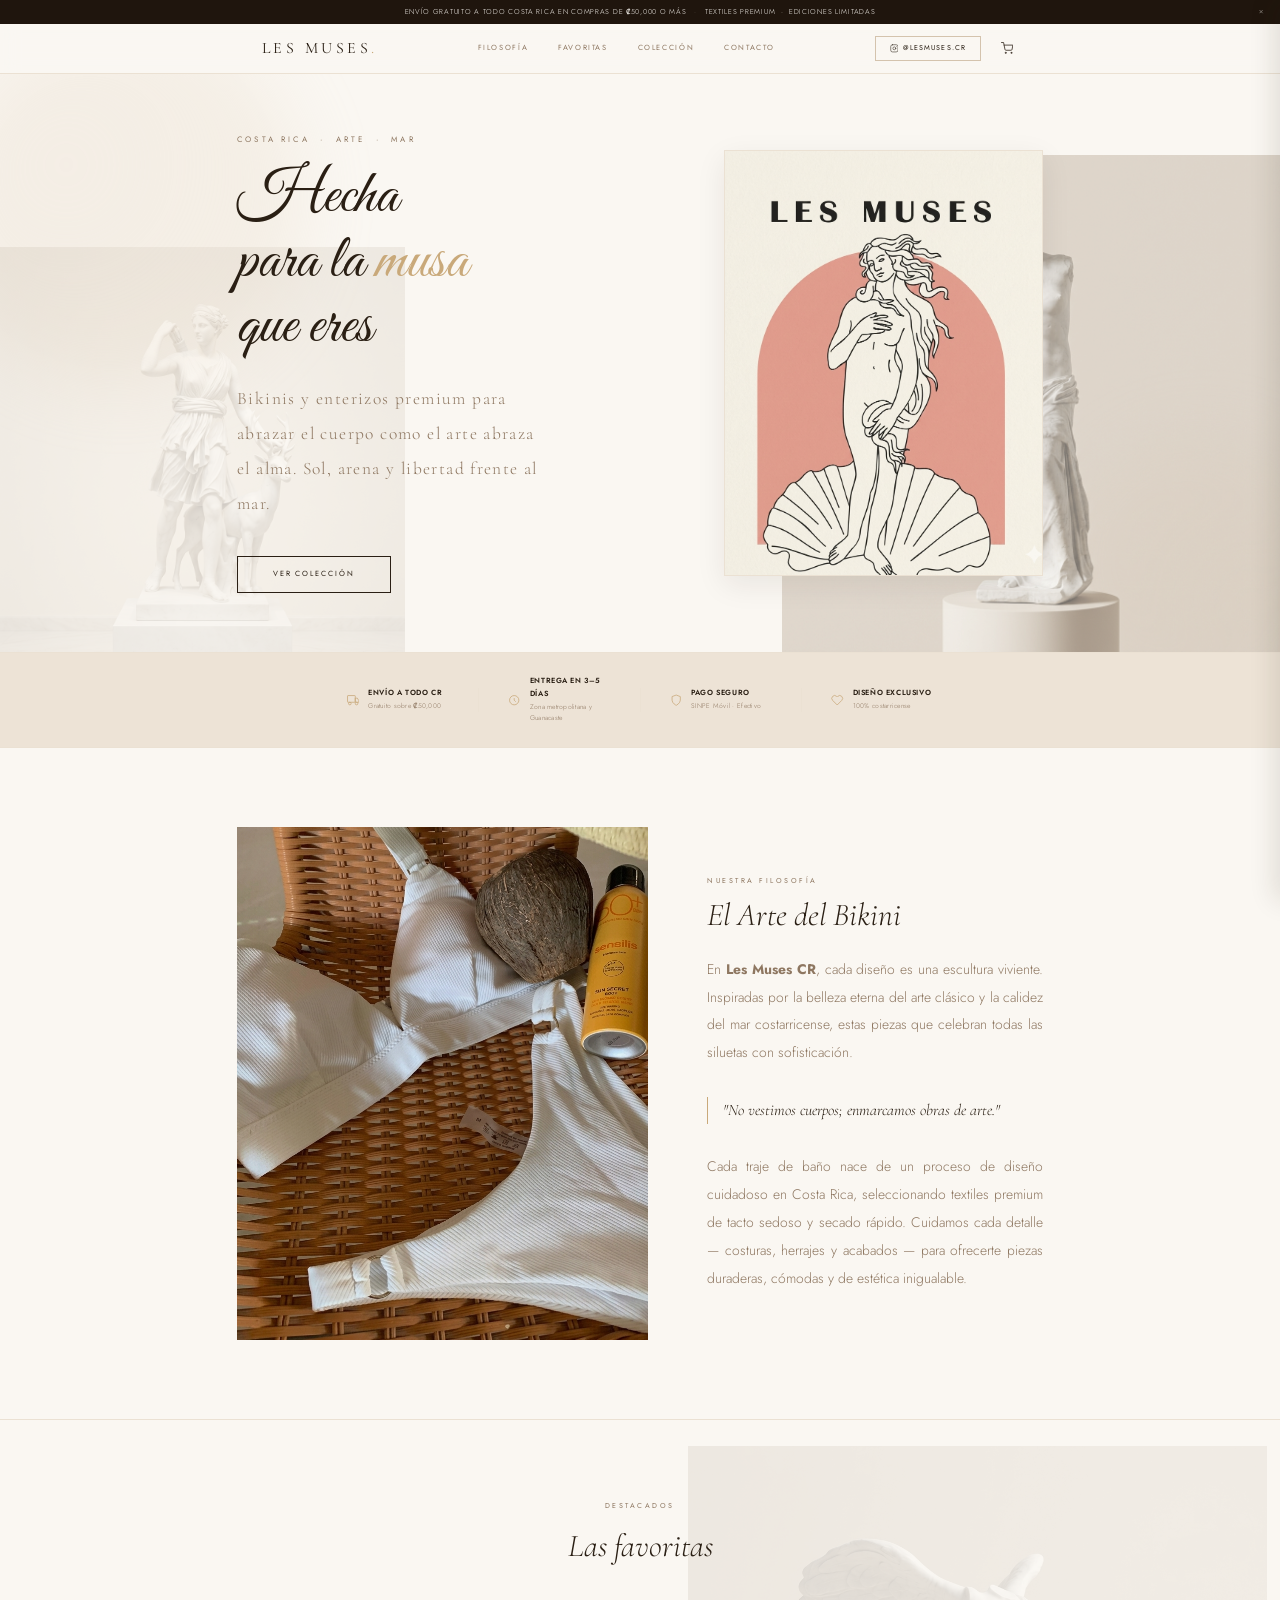
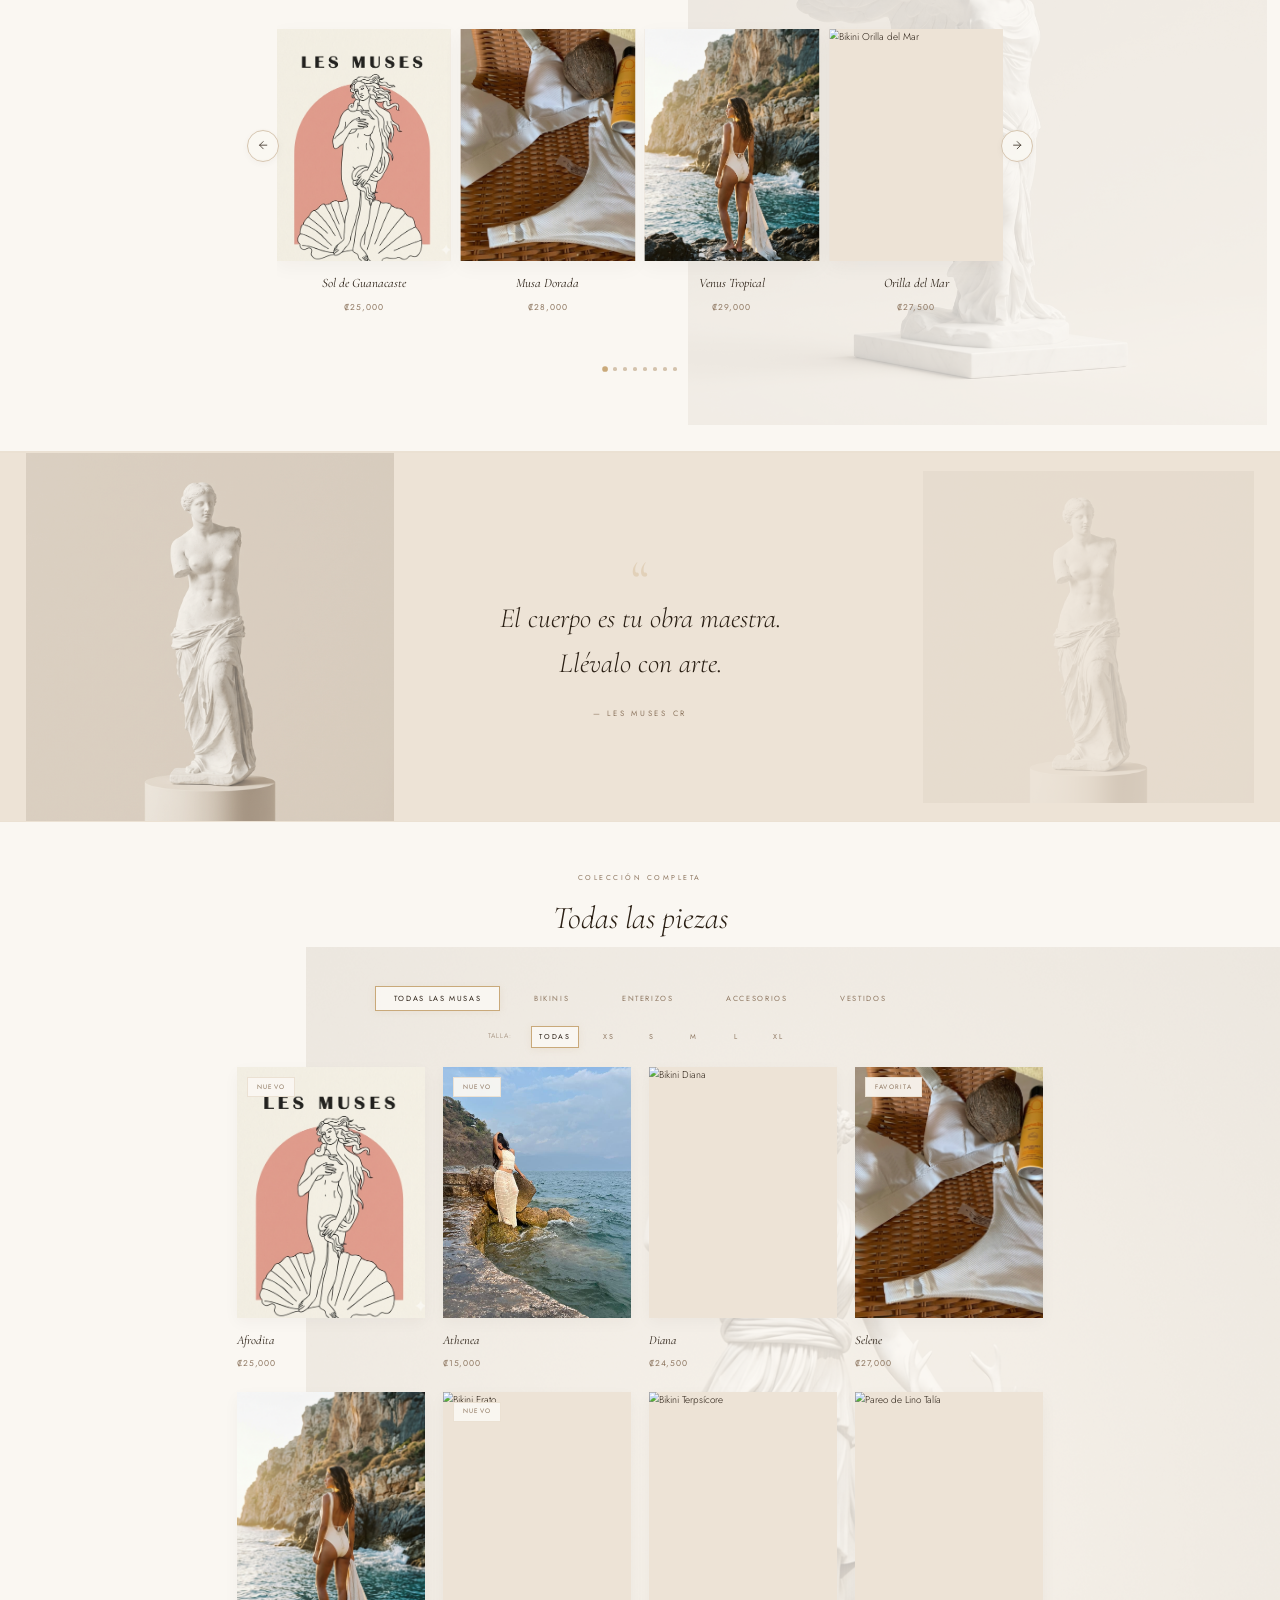
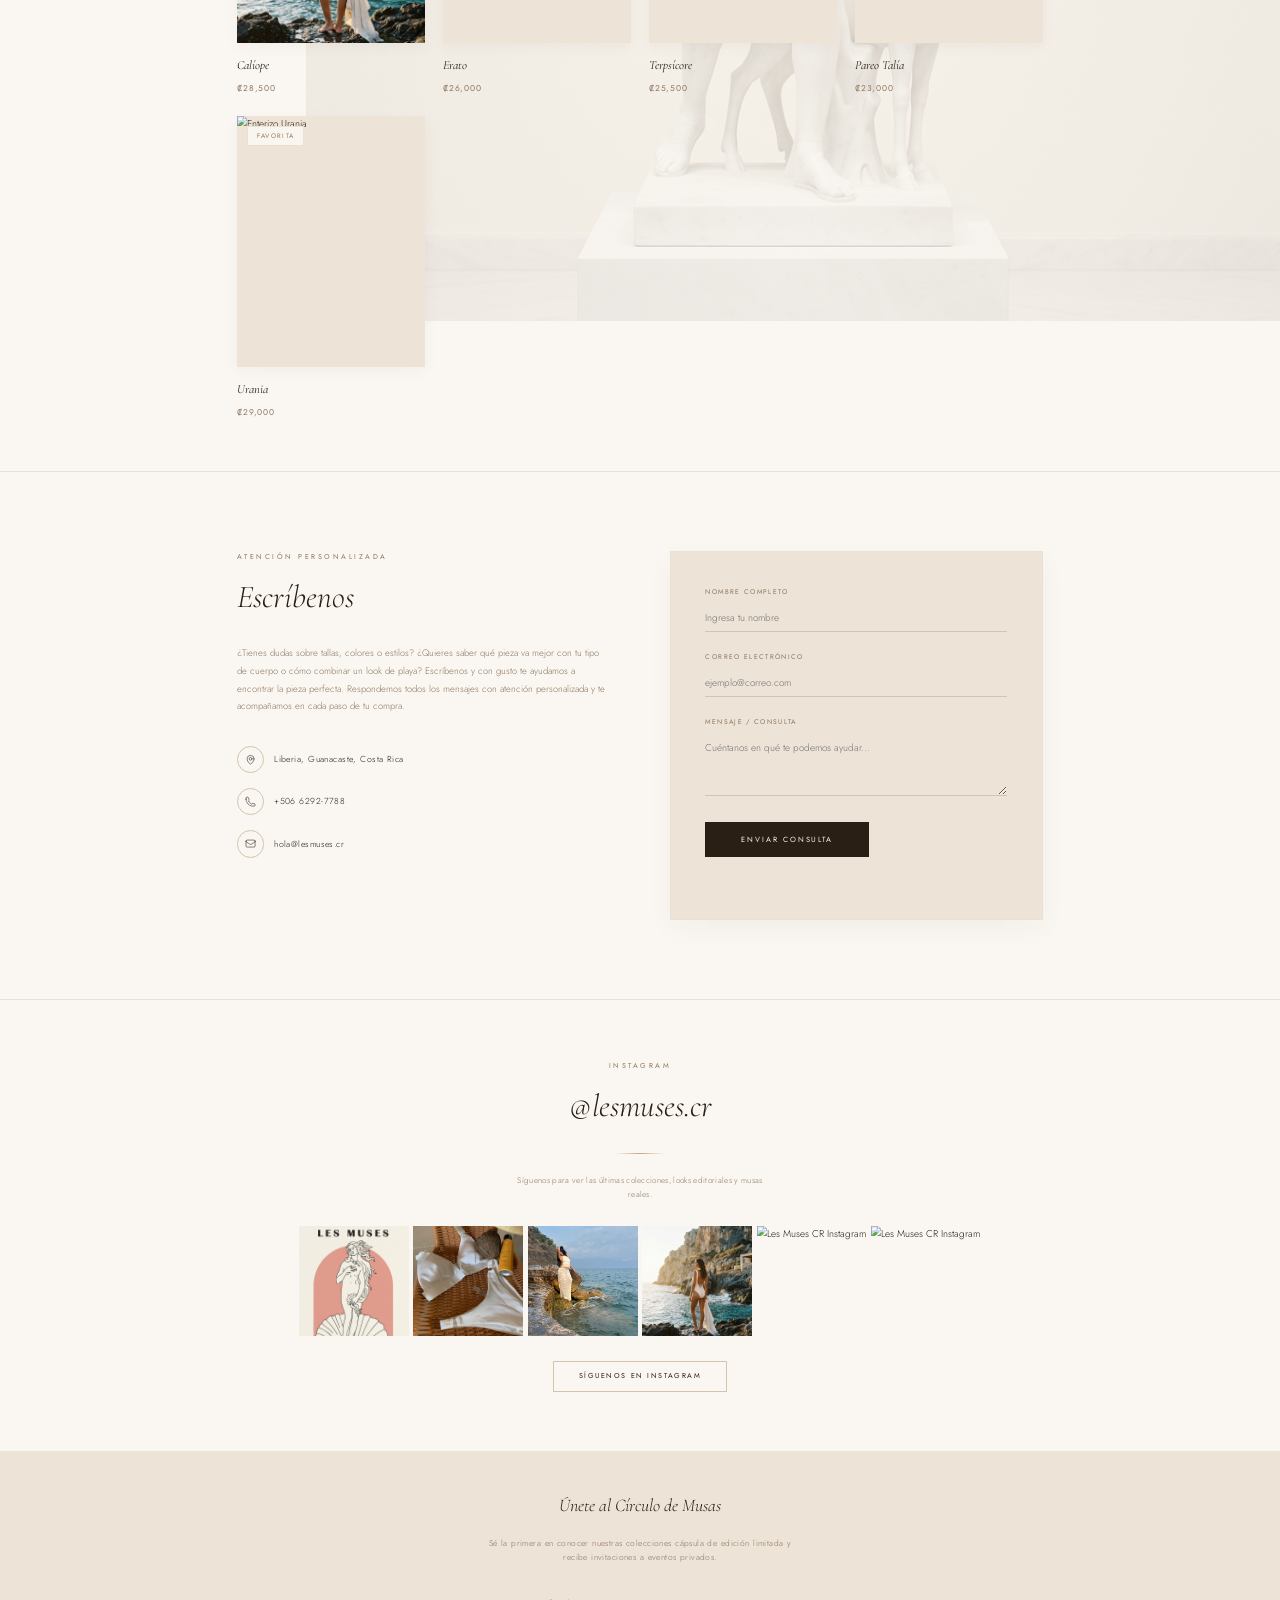
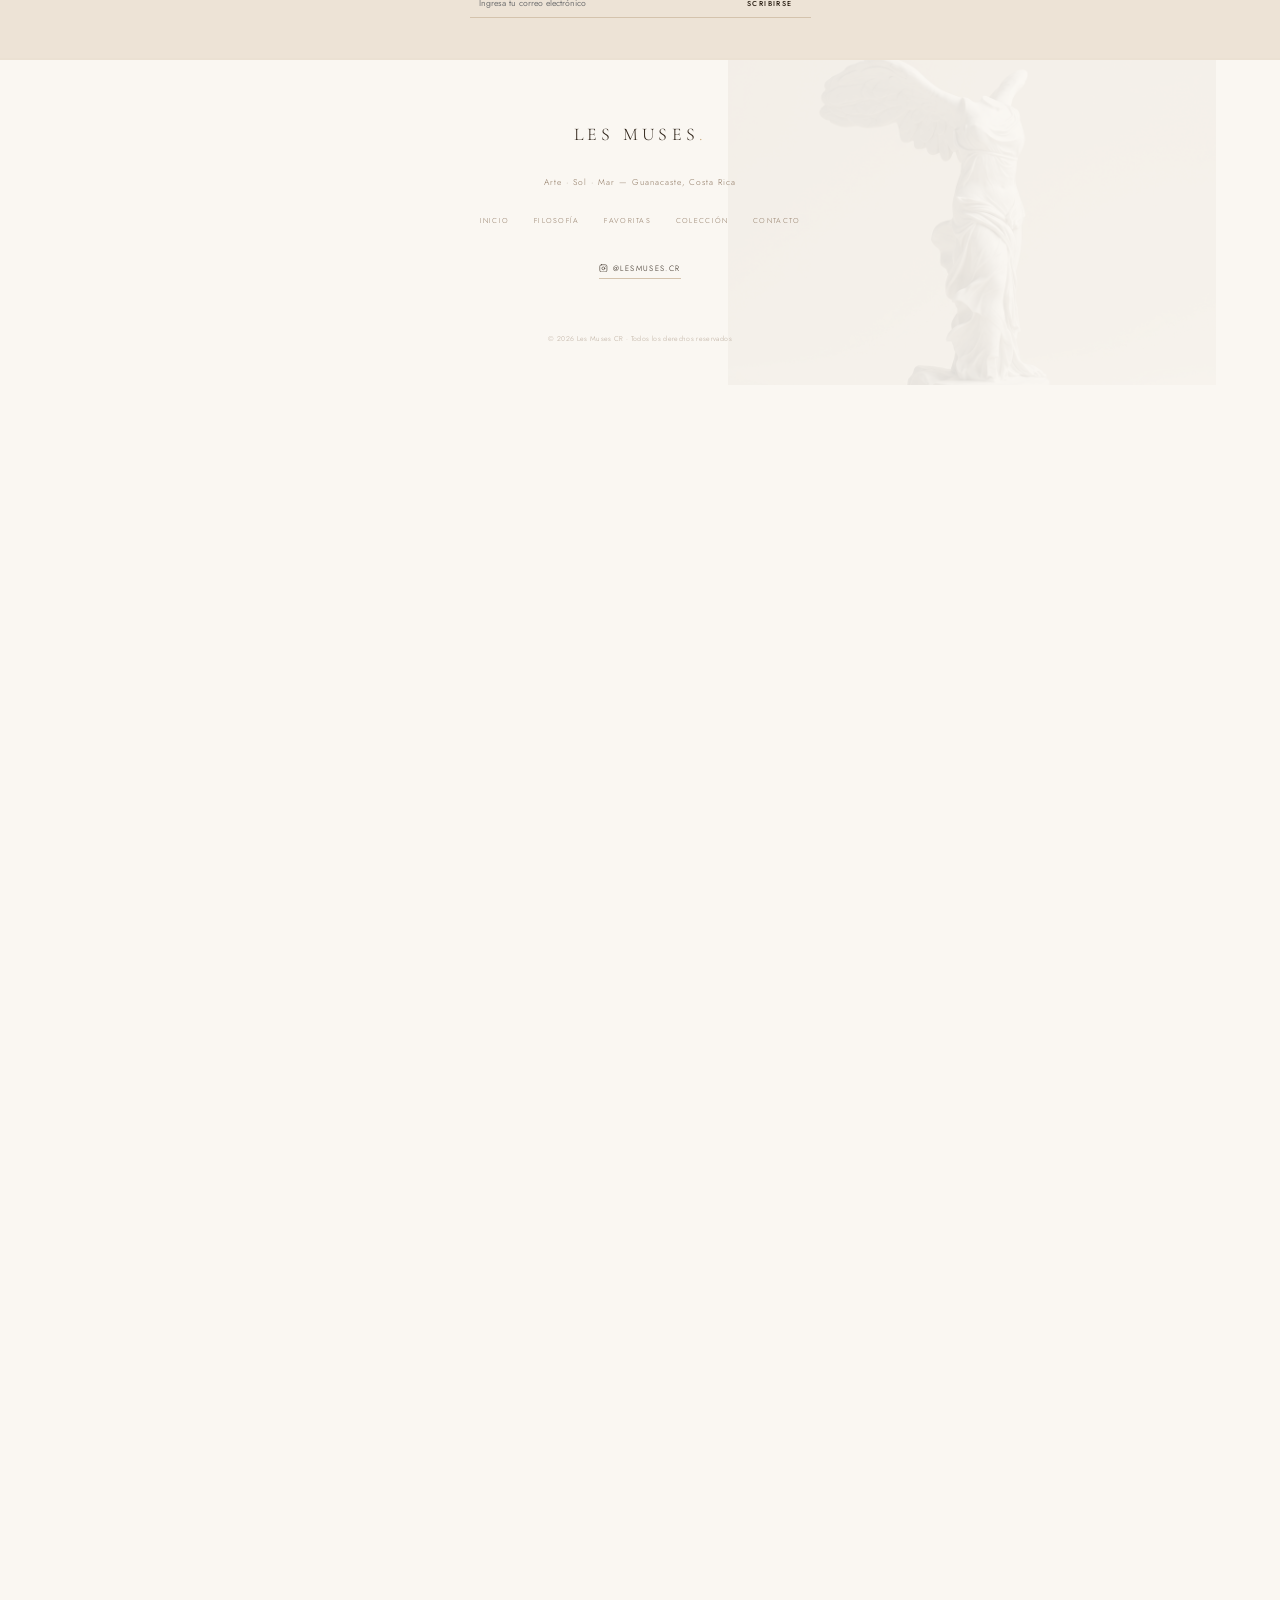
==== commit 1e66a727: "Reorganizar estructura de carpetas, ajustar carrusel y corregir textos - Mover css/ y js/ a carpetas" ====
--- a/index.html
+++ b/index.html
@@ -1,4 +1,4 @@
-<!DOCTYPE html>
+﻿<!DOCTYPE html>
 <html lang="es">
 <head>
   <meta charset="UTF-8">
@@ -13,7 +13,7 @@
   <!-- OpenGraph Social Tags -->
   <meta property="og:title" content="Les Muses CR | Trajes de Baño Premium | Costa Rica">
   <meta property="og:description" content="Bikinis y enterizos de lujo inspirados en el arte clásico. Para abrazar el cuerpo como el arte abraza el alma.">
-  <meta property="og:image" content="assets/images/hero_swimwear.png">
+  <meta property="og:image" content="assets/images/hero/hero_swimwear.png">
   <meta property="og:url" content="https://lesmuses.cr">
   <meta property="og:type" content="website">
   <meta property="og:locale" content="es_CR">
@@ -23,7 +23,7 @@
   <meta name="twitter:card" content="summary_large_image">
   <meta name="twitter:title" content="Les Muses CR | Trajes de Baño Premium">
   <meta name="twitter:description" content="Bikinis y enterizos de lujo. Diseño exclusivo en Costa Rica.">
-  <meta name="twitter:image" content="assets/images/hero_swimwear.png">
+  <meta name="twitter:image" content="assets/images/hero/hero_swimwear.png">
 
   <!-- Canonical -->
   <link rel="canonical" href="https://lesmuses.cr">
@@ -38,7 +38,7 @@
     "url": "https://lesmuses.cr",
     "telephone": "+50662927788",
     "email": "hola@lesmuses.cr",
-    "image": "assets/images/hero_swimwear.png",
+    "image": "assets/images/hero/hero_swimwear.png",
     "address": {
       "@type": "PostalAddress",
       "addressLocality": "Liberia",
@@ -53,10 +53,10 @@
   </script>
 
   <!-- Estilos y Tipografías -->
-  <link rel="stylesheet" href="styles.css">
-  
+  <link rel="stylesheet" href="css/styles.css">
+
   <!-- Scripts -->
-  <script src="app.js" defer></script>
+  <script src="js/app.js" defer></script>
 </head>
 <body>
 
@@ -65,7 +65,7 @@
     <div class="announce-content">
       <span>Envío gratuito a todo Costa Rica en compras de ₡50,000 o más</span>
       <span class="announce-sep">·</span>
-      <span>Diseño exclusivo &nbsp;·&nbsp; Textiles premium</span>
+      <span>Textiles premium &nbsp;·&nbsp; Ediciones limitadas</span>
     </div>
     <button class="announce-close" id="announce-close" aria-label="Cerrar aviso">
       <svg width="10" height="10" viewBox="0 0 24 24" fill="none" stroke="currentColor" stroke-width="2.5"><line x1="18" y1="6" x2="6" y2="18"/><line x1="6" y1="6" x2="18" y2="18"/></svg>
@@ -115,9 +115,9 @@
       <div class="blob blob2"></div>
       
       <!-- Esculturas clásicas flotantes -->
-      <img class="sculpt" src="assets/images/sculpt_venus.png"
+      <img class="sculpt" src="assets/images/sculptures/sculpt_venus.png"
         alt="" aria-hidden="true" loading="eager" decoding="async" style="height:86%; bottom:0; right:0%; animation:floatA 10s ease-in-out infinite">
-      <img class="sculpt" src="assets/images/sculpt_diana.png"
+      <img class="sculpt" src="assets/images/sculptures/sculpt_diana.png"
         alt="" aria-hidden="true" loading="lazy" decoding="async" style="height:70%; bottom:0; left:0%; opacity:0.20; animation:floatB 13s ease-in-out infinite">
 
       <div class="hero-container">
@@ -130,7 +130,7 @@
         </div>
         <!-- Columna de Imagen Editorial -->
         <div class="hero-image-col">
-          <img src="assets/images/hero_swimwear.png" alt="Colección Les Muses CR Swimwear Editorial" loading="eager" decoding="sync" fetchpriority="high">
+          <img src="assets/images/hero/hero_swimwear.png" alt="Colección Les Muses CR Swimwear Editorial" loading="eager" decoding="sync" fetchpriority="high">
         </div>
       </div>
     </section>
@@ -174,7 +174,7 @@
     <section class="philosophy" id="filosofia">
       <div class="philosophy-container">
         <div class="phil-image-wrap">
-          <img src="assets/images/swimwear_flatlay.png" alt="Diseño y elegancia Les Muses CR" class="phil-image" loading="lazy" decoding="async">
+          <img src="assets/images/hero/swimwear_flatlay.png" alt="Diseño y elegancia Les Muses CR" class="phil-image" loading="lazy" decoding="async">
           <div class="phil-image-overlay"></div>
         </div>
         <div class="phil-content">
@@ -191,7 +191,7 @@
 
     <!-- SECCIÓN CAROUSEL (DESTACADOS) -->
     <section class="c-section" id="destacados">
-      <img class="sculpt" src="assets/images/sculpt_nike.png"
+      <img class="sculpt" src="assets/images/sculptures/sculpt_nike.png"
         alt="" aria-hidden="true" loading="lazy" decoding="async" style="height:92%; top:4%; right:1%; opacity:0.22; animation:floatA 11s ease-in-out infinite">
 
       <div class="s-head">
@@ -209,9 +209,9 @@
           <div class="c-track" id="track">
             
             <!-- Slides del Carousel (Estilo Tarjeta interactiva) -->
-            <div class="c-slide p-card" data-id="c1" data-name="Sol de Guanacaste" data-price="25000" data-category="bikini" data-desc="Un bikini de dos piezas en un deslumbrante tono dorado texturizado. Su top de corte clásico brinda excelente soporte, mientras que sus tirantes ajustables garantizan la comodidad ideal bajo el sol de Guanacaste.">
+            <div class="c-slide p-card" data-id="c1" data-name="Sol de Guanacaste" data-price="25000" data-category="bikini" data-sizes="S,M,L" data-desc="Un bikini de dos piezas en un deslumbrante tono dorado texturizado. Su top de corte clásico brinda excelente soporte, mientras que sus tirantes ajustables garantizan la comodidad ideal bajo el sol de Guanacaste.">
               <div class="c-img-wrap">
-                <img class="c-img" src="assets/images/hero_swimwear.png" alt="Bikini Sol de Guanacaste" loading="lazy" decoding="async">
+                <img class="c-img" src="assets/images/hero/hero_swimwear.png" alt="Bikini Sol de Guanacaste" loading="lazy" decoding="async">
               </div>
               <div class="c-info">
                 <span class="c-name">Sol de Guanacaste</span>
@@ -219,9 +219,9 @@
               </div>
             </div>
 
-            <div class="c-slide p-card" data-id="c2" data-name="Musa Dorada" data-price="28000" data-category="bikini" data-desc="El modelo Musa Dorada destaca por su acabado satinado y sus herrajes bañados en oro que resisten el agua salada. Diseñado para brillar a la orilla del mar, realzando sutilmente tus curvas naturales.">
+            <div class="c-slide p-card" data-id="c2" data-name="Musa Dorada" data-price="28000" data-category="bikini" data-sizes="XS,S,M" data-desc="El modelo Musa Dorada destaca por su acabado satinado y sus herrajes bañados en oro que resisten el agua salada. Diseñado para brillar a la orilla del mar, realzando sutilmente tus curvas naturales.">
               <div class="c-img-wrap">
-                <img class="c-img" src="assets/images/swimwear_flatlay.png" alt="Bikini Musa Dorada" loading="lazy" decoding="async">
+                <img class="c-img" src="assets/images/hero/swimwear_flatlay.png" alt="Bikini Musa Dorada" loading="lazy" decoding="async">
               </div>
               <div class="c-info">
                 <span class="c-name">Musa Dorada</span>
@@ -229,9 +229,9 @@
               </div>
             </div>
 
-            <div class="c-slide p-card" data-id="c3" data-name="Venus Tropical" data-price="29000" data-category="enterizo" data-desc="Enterizo de una pieza esculpido en tono crema, con un escote asimétrico vanguardista y corte de pierna alto. Una pieza sofisticada que transiciona perfectamente de la playa a un atardecer en el club de playa.">
+            <div class="c-slide p-card" data-id="c3" data-name="Venus Tropical" data-price="29000" data-category="enterizo" data-sizes="M,L,XL" data-desc="Enterizo de una pieza esculpido en tono crema, con un escote asimétrico vanguardista y corte de pierna alto. Una pieza sofisticada que transiciona perfectamente de la playa a un atardecer en el club de playa.">
               <div class="c-img-wrap">
-                <img class="c-img" src="assets/images/enterizo_fashion.png" alt="Enterizo Venus Tropical" loading="lazy" decoding="async">
+                <img class="c-img" src="assets/images/products/enterizo_fashion.png" alt="Enterizo Venus Tropical" loading="lazy" decoding="async">
               </div>
               <div class="c-info">
                 <span class="c-name">Venus Tropical</span>
@@ -239,7 +239,7 @@
               </div>
             </div>
 
-            <div class="c-slide p-card" data-id="c4" data-name="Orilla del Mar" data-price="27500" data-category="bikini" data-desc="Bikini de dos piezas con textura acanalada de secado rápido. Presenta un tono terracota inspirado en los acantilados marinos costarricenses, con lazadas laterales ajustables en el panty.">
+            <div class="c-slide p-card" data-id="c4" data-name="Orilla del Mar" data-price="27500" data-category="bikini" data-sizes="S,M" data-desc="Bikini de dos piezas con textura acanalada de secado rápido. Presenta un tono terracota inspirado en los acantilados marinos costarricenses, con lazadas laterales ajustables en el panty.">
               <div class="c-img-wrap">
                 <img class="c-img" src="https://picsum.photos/seed/muse30/400/533" alt="Bikini Orilla del Mar">
               </div>
@@ -249,7 +249,7 @@
               </div>
             </div>
 
-            <div class="c-slide p-card" data-id="c5" data-name="Arena Blanca" data-price="26000" data-category="bikini" data-desc="Bikini minimalista en blanco crudo de doble forro para evitar transparencias. Costuras invisibles para un efecto de segunda piel que abraza el cuerpo delicadamente.">
+            <div class="c-slide p-card" data-id="c5" data-name="Arena Blanca" data-price="26000" data-category="bikini" data-sizes="XS,S,M,L,XL" data-desc="Bikini minimalista en blanco crudo de doble forro para evitar transparencias. Costuras invisibles para un efecto de segunda piel que abraza el cuerpo delicadamente.">
               <div class="c-img-wrap">
                 <img class="c-img" src="https://picsum.photos/seed/muse40/400/533" alt="Bikini Arena Blanca">
               </div>
@@ -259,7 +259,7 @@
               </div>
             </div>
 
-            <div class="c-slide p-card" data-id="c6" data-name="Miel de Mar" data-price="26500" data-category="bikini" data-desc="Tono ambarino brillante en un bikini triangular clásico. Sus finos tirantes permiten múltiples formas de amarre para que adaptes el estilo a tu creatividad.">
+            <div class="c-slide p-card" data-id="c6" data-name="Miel de Mar" data-price="26500" data-category="bikini" data-sizes="L,XL" data-desc="Tono ambarino brillante en un bikini triangular clásico. Sus finos tirantes permiten múltiples formas de amarre para que adaptes el estilo a tu creatividad.">
               <div class="c-img-wrap">
                 <img class="c-img" src="https://picsum.photos/seed/muse60/400/533" alt="Bikini Miel de Mar">
               </div>
@@ -269,7 +269,7 @@
               </div>
             </div>
 
-            <div class="c-slide p-card" data-id="c7" data-name="Perla Nácar" data-price="27000" data-category="bikini" data-desc="Bikini de copa armada estructurada en un tono blanco aperlado. Proporciona un excelente realce con un toque retro de lo más elegante.">
+            <div class="c-slide p-card" data-id="c7" data-name="Perla Nácar" data-price="27000" data-category="bikini" data-sizes="XS,S" data-desc="Bikini de copa armada estructurada en un tono blanco aperlado. Proporciona un excelente realce con un toque retro de lo más elegante.">
               <div class="c-img-wrap">
                 <img class="c-img" src="https://picsum.photos/seed/muse70/400/533" alt="Bikini Perla Nácar">
               </div>
@@ -279,7 +279,7 @@
               </div>
             </div>
 
-            <div class="c-slide p-card" data-id="c8" data-name="Brisa Dorada" data-price="24000" data-category="bikini" data-desc="Un modelo ligero, fresco y de secado ultra rápido en tono ocre. Ideal para largas jornadas bajo las palmeras sintiendo la brisa de la costa.">
+            <div class="c-slide p-card" data-id="c8" data-name="Brisa Dorada" data-price="24000" data-category="bikini" data-sizes="M,L" data-desc="Un modelo ligero, fresco y de secado ultra rápido en tono ocre. Ideal para largas jornadas bajo las palmeras sintiendo la brisa de la costa.">
               <div class="c-img-wrap">
                 <img class="c-img" src="https://picsum.photos/seed/muse80/400/533" alt="Bikini Brisa Dorada">
               </div>
@@ -303,9 +303,9 @@
 
     <!-- SECCIÓN QUOTE / CITA -->
     <section class="quote">
-      <img class="sculpt" src="assets/images/sculpt_aphrodite.png"
+      <img class="sculpt" src="assets/images/sculptures/sculpt_aphrodite.png"
         alt="" aria-hidden="true" loading="lazy" decoding="async" style="height:100%; top:0; left:2%; animation:floatB 12s ease-in-out infinite">
-      <img class="sculpt" src="assets/images/sculpt_venus.png"
+      <img class="sculpt" src="assets/images/sculptures/sculpt_venus.png"
         alt="" aria-hidden="true" loading="lazy" decoding="async" style="height:90%; top:5%; right:2%; opacity:0.20; animation:floatA 14s ease-in-out infinite">
       
       <div class="quote-container">
@@ -317,7 +317,7 @@
 
     <!-- SECCIÓN CUADRÍCULA DE PRODUCTOS (CATÁLOGO COMPLETO) -->
     <section class="g-section" id="coleccion">
-      <img class="sculpt" src="assets/images/sculpt_diana.png"
+      <img class="sculpt" src="assets/images/sculptures/sculpt_diana.png"
         alt="" aria-hidden="true" loading="lazy" decoding="async" style="height:78%; top:10%; right:0%; opacity:0.22; animation:floatB 13s ease-in-out infinite">
 
       <div class="g-container">
@@ -352,7 +352,7 @@
           <div class="p-card" data-id="p1" data-name="Afrodita" data-price="25000" data-category="bikini" data-sizes="S,M" data-desc="El bikini Afrodita es sinónimo de diosa marina. Confeccionado con tejido ultra suave, presenta un elegante color arena tostada y reguladores en la cadera para un entalle insuperable.">
             <div class="p-img-wrap">
               <span class="p-badge">Nuevo</span>
-              <img class="p-img" src="assets/images/hero_swimwear.png" alt="Bikini Afrodita" loading="lazy" decoding="async">
+              <img class="p-img" src="assets/images/hero/hero_swimwear.png" alt="Bikini Afrodita" loading="lazy" decoding="async">
             </div>
             <span class="p-name">Afrodita</span>
             <span class="p-price">₡25,000</span>
@@ -361,7 +361,7 @@
           <div class="p-card" data-id="p1" data-name="Athenea" data-price="15000" data-category="vestido" data-sizes="XS,S" data-desc="El vestido Athenea es sinónimo de diosa de la caza. Confeccionado con tejido ultra suave, presenta un elegante color arena y reguladores en la cadera para un entalle insuperable.">
             <div class="p-img-wrap">
               <span class="p-badge">Nuevo</span>
-              <img class="p-img" src="assets/images/Athenea_Vestido.jpeg" alt="Vestido Athenea" loading="lazy" decoding="async">
+              <img class="p-img" src="assets/images/products/athenea_vestido.jpeg" alt="Vestido Athenea" loading="lazy" decoding="async">
             </div>
             <span class="p-name">Athenea</span>
             <span class="p-price">₡15,000</span>
@@ -378,7 +378,7 @@
           <div class="p-card" data-id="p3" data-name="Selene" data-price="27000" data-category="bikini" data-sizes="XS" data-desc="Inspirado en el brillo lunar sobre el océano nocturno, Selene destaca por un tejido brillante satinado de tono ocre y sus delicadas lazadas cruzadas en la espalda.">
             <div class="p-img-wrap">
               <span class="p-badge">Favorita</span>
-              <img class="p-img" src="assets/images/swimwear_flatlay.png" alt="Bikini Selene" loading="lazy" decoding="async">
+              <img class="p-img" src="assets/images/hero/swimwear_flatlay.png" alt="Bikini Selene" loading="lazy" decoding="async">
             </div>
             <span class="p-name">Selene</span>
             <span class="p-price">₡27,000</span>
@@ -386,7 +386,7 @@
           
           <div class="p-card" data-id="p4" data-name="Calíope" data-price="28500" data-category="enterizo" data-sizes="L,XL" data-desc="Elegancia de una sola pieza. El monokini Calíope cuenta con una preciosa espalda descubierta y un escote drapeado en el pecho, ofreciendo un look de alta costura playera.">
             <div class="p-img-wrap">
-              <img class="p-img" src="assets/images/enterizo_fashion.png" alt="Enterizo Calíope" loading="lazy" decoding="async">
+              <img class="p-img" src="assets/images/products/enterizo_fashion.png" alt="Enterizo Calíope" loading="lazy" decoding="async">
             </div>
             <span class="p-name">Calíope</span>
             <span class="p-price">₡28,500</span>
@@ -436,9 +436,9 @@
         <div class="contact-info">
           <div class="s-head">
             <span class="s-label">Atención Personalizada</span>
-            <h2 class="s-title">Escríbenos o visítanos</h2>
-          </div>
-          <p class="contact-info-text">¿Tienes dudas sobre el ajuste de las prendas, deseas un diseño personalizado a medida o te gustaría visitar nuestro showroom de diseño en Guanacaste? Estamos encantadas de guiarte para encontrar tu musa perfecta.</p>
+            <h2 class="s-title">Escríbenos</h2>
+          </div>
+          <p class="contact-info-text">¿Tienes dudas sobre tallas, colores o estilos? ¿Quieres saber qué pieza va mejor con tu tipo de cuerpo o cómo combinar un look de playa? Escríbenos y con gusto te ayudamos a encontrar la pieza perfecta. Respondemos todos los mensajes con atención personalizada y te acompañamos en cada paso de tu compra.</p>
           
           <div class="contact-details">
             <div class="contact-item">
@@ -495,19 +495,19 @@
       </div>
       <div class="ig-grid">
         <a href="https://www.instagram.com/lesmuses.cr/" target="_blank" rel="noopener" class="ig-post" aria-label="Ver en Instagram">
-          <img src="assets/images/hero_swimwear.png" alt="Les Muses CR Instagram" loading="lazy" decoding="async">
+          <img src="assets/images/hero/hero_swimwear.png" alt="Les Muses CR Instagram" loading="lazy" decoding="async">
           <div class="ig-overlay"><svg width="22" height="22" viewBox="0 0 24 24" fill="none" stroke="white" stroke-width="1.5"><rect x="2" y="2" width="20" height="20" rx="5"/><circle cx="12" cy="12" r="4"/><circle cx="17.5" cy="6.5" r="1.2" fill="white" stroke="none"/></svg></div>
         </a>
         <a href="https://www.instagram.com/lesmuses.cr/" target="_blank" rel="noopener" class="ig-post" aria-label="Ver en Instagram">
-          <img src="assets/images/swimwear_flatlay.png" alt="Les Muses CR Instagram" loading="lazy" decoding="async">
+          <img src="assets/images/hero/swimwear_flatlay.png" alt="Les Muses CR Instagram" loading="lazy" decoding="async">
           <div class="ig-overlay"><svg width="22" height="22" viewBox="0 0 24 24" fill="none" stroke="white" stroke-width="1.5"><rect x="2" y="2" width="20" height="20" rx="5"/><circle cx="12" cy="12" r="4"/><circle cx="17.5" cy="6.5" r="1.2" fill="white" stroke="none"/></svg></div>
         </a>
         <a href="https://www.instagram.com/lesmuses.cr/" target="_blank" rel="noopener" class="ig-post" aria-label="Ver en Instagram">
-          <img src="assets/images/Athenea_Vestido.jpeg" alt="Les Muses CR Instagram" loading="lazy" decoding="async">
+          <img src="assets/images/products/athenea_vestido.jpeg" alt="Les Muses CR Instagram" loading="lazy" decoding="async">
           <div class="ig-overlay"><svg width="22" height="22" viewBox="0 0 24 24" fill="none" stroke="white" stroke-width="1.5"><rect x="2" y="2" width="20" height="20" rx="5"/><circle cx="12" cy="12" r="4"/><circle cx="17.5" cy="6.5" r="1.2" fill="white" stroke="none"/></svg></div>
         </a>
         <a href="https://www.instagram.com/lesmuses.cr/" target="_blank" rel="noopener" class="ig-post" aria-label="Ver en Instagram">
-          <img src="assets/images/enterizo_fashion.png" alt="Les Muses CR Instagram" loading="lazy" decoding="async">
+          <img src="assets/images/products/enterizo_fashion.png" alt="Les Muses CR Instagram" loading="lazy" decoding="async">
           <div class="ig-overlay"><svg width="22" height="22" viewBox="0 0 24 24" fill="none" stroke="white" stroke-width="1.5"><rect x="2" y="2" width="20" height="20" rx="5"/><circle cx="12" cy="12" r="4"/><circle cx="17.5" cy="6.5" r="1.2" fill="white" stroke="none"/></svg></div>
         </a>
         <a href="https://www.instagram.com/lesmuses.cr/" target="_blank" rel="noopener" class="ig-post" aria-label="Ver en Instagram">
@@ -520,7 +520,7 @@
         </a>
       </div>
       <div style="text-align:center;margin-top:2.5rem;">
-        <a href="https://www.instagram.com/lesmuses.cr/" target="_blank" rel="noopener" class="btn btn-outline-dark">Seguirnos en Instagram</a>
+        <a href="https://www.instagram.com/lesmuses.cr/" target="_blank" rel="noopener" class="btn btn-outline-dark">Síguenos en Instagram</a>
       </div>
     </section>
 
@@ -539,7 +539,7 @@
 
   <!-- PIE DE PÁGINA (FOOTER) -->
   <footer>
-    <img class="sculpt" src="assets/images/sculpt_nike.png"
+    <img class="sculpt" src="assets/images/sculptures/sculpt_nike.png"
       alt="" aria-hidden="true" loading="lazy" decoding="async" style="height:150%; top:-25%; right:5%; opacity:0.12; animation:floatA 10s ease-in-out infinite">
     
     <div class="footer-container">
@@ -622,8 +622,21 @@
     
     <!-- Resumen y Checkout -->
     <div class="cart-footer">
+      <!-- Cupón de descuento -->
+      <div class="coupon-row" id="coupon-row" style="display:none;">
+        <div class="coupon-chip" id="coupon-chip">
+          <svg width="12" height="12" viewBox="0 0 24 24" fill="none" stroke="currentColor" stroke-width="1.5"><path d="M20.59 13.41l-7.17 7.17a2 2 0 01-2.83 0L2 12V2h10l8.59 8.59a2 2 0 010 2.82z"/><line x1="7" y1="7" x2="7.01" y2="7"/></svg>
+          <span id="coupon-code-label">MUSA10</span>
+          <span class="coupon-discount-badge">−10%</span>
+        </div>
+        <button class="coupon-apply-btn" id="coupon-apply-btn">Aplicar</button>
+      </div>
+      <div class="cart-summary-row" id="cart-original-row" style="display:none;">
+        <span class="cart-summary-label">Subtotal original:</span>
+        <span class="cart-summary-value cart-original-price" id="cart-original-price"></span>
+      </div>
       <div class="cart-summary-row">
-        <span class="cart-summary-label">Subtotal:</span>
+        <span class="cart-summary-label">Total:</span>
         <span class="cart-summary-value" id="cart-subtotal">₡0</span>
       </div>
       <button class="btn btn-solid cart-checkout-btn" id="cart-checkout">
@@ -676,7 +689,7 @@
         <svg width="12" height="12" viewBox="0 0 24 24" fill="none" stroke="currentColor" stroke-width="2.5"><line x1="18" y1="6" x2="6" y2="18"/><line x1="6" y1="6" x2="18" y2="18"/></svg>
       </button>
       <div class="nl-popup-visual">
-        <img src="assets/images/hero_swimwear.png" alt="Les Muses CR" loading="lazy" decoding="async">
+        <img src="assets/images/hero/hero_swimwear.png" alt="Les Muses CR" loading="lazy" decoding="async">
         <div class="nl-popup-badge">10% OFF</div>
       </div>
       <div class="nl-popup-body">
@@ -694,3 +707,4 @@
 
 </body>
 </html>
+
--- a/css/styles.css
+++ b/css/styles.css
@@ -0,0 +1,2362 @@
+/* ==========================================================================
+   LES MUSES CR - ESTILO EDITORIAL Y PREMIUM
+   ========================================================================== */
+
+/* IMPORTACIÓN DE FUENTES */
+@import url('https://fonts.googleapis.com/css2?family=Cormorant+Garamond:ital,wght@0,300;0,400;0,500;1,300;1,400&family=Great+Vibes&family=Jost:wght@300;400;500;600&display=swap');
+
+/* REGLAS GLOBALES Y VARIABLES */
+:root {
+  /* Paleta de Colores de Lujo */
+  --bg-primary: #FAF7F2;       /* Arena ultra suave */
+  --bg-secondary: #EDE3D6;     /* Crema de concha marina */
+  --bg-dark: #1F150D;          /* Bronce profundo casi negro */
+  --accent: #C9A97A;           /* Oro arena cálido */
+  --accent-hover: #B59363;     /* Oro bruñido */
+  --text-main: #2A1F14;        /* Marrón chocolate / arcilla oscuro */
+  --text-muted: #8E7761;       /* Arena humeda / bronce satinado */
+  --border-light: #EBE1D3;     /* Borde sutil */
+  --border-dark: #D4C3AD;      /* Borde de división visible */
+  --shadow-soft: rgba(42, 31, 20, 0.04);
+  --shadow-medium: rgba(42, 31, 20, 0.08);
+  --transition-smooth: all 0.4s cubic-bezier(0.25, 1, 0.5, 1);
+  --transition-fast: all 0.2s ease;
+  
+  /* Fuentes */
+  --font-serif: 'Cormorant Garamond', serif;
+  --font-sans: 'Jost', sans-serif;
+  --font-script: 'Great Vibes', cursive;
+  
+  /* Tamaños & Espaciado */
+  --max-width: 1300px;
+  --header-height: 80px;
+}
+
+* {
+  margin: 0;
+  padding: 0;
+  box-sizing: border-box;
+  -webkit-font-smoothing: antialiased;
+  -moz-osx-font-smoothing: grayscale;
+}
+
+html {
+  scroll-behavior: smooth;
+  scrollbar-width: thin;
+  scrollbar-color: var(--accent) var(--bg-primary);
+  scroll-padding-top: var(--header-height);
+  zoom: 0.62;
+}
+
+/* Custom Scrollbar */
+::-webkit-scrollbar {
+  width: 6px;
+  height: 6px;
+}
+::-webkit-scrollbar-track {
+  background: var(--bg-primary);
+}
+::-webkit-scrollbar-thumb {
+  background: var(--accent);
+  border-radius: 3px;
+}
+::-webkit-scrollbar-thumb:hover {
+  background: var(--accent-hover);
+}
+
+body {
+  font-family: var(--font-sans);
+  background-color: var(--bg-primary);
+  color: var(--text-main);
+  font-weight: 300;
+  font-size: 16px;
+  line-height: 1.7;
+  overflow-x: hidden;
+}
+
+a {
+  text-decoration: none;
+  color: inherit;
+  transition: var(--transition-fast);
+}
+
+/* Focus visible global — accesibilidad teclado */
+:focus-visible {
+  outline: 2px solid var(--accent);
+  outline-offset: 3px;
+  border-radius: 2px;
+}
+
+/* Cursor pointer en todos los elementos interactivos */
+.p-card,
+.filter-btn,
+.c-slide,
+.dot,
+.nav-links a,
+.footer-nav a,
+.f-ig,
+.newsletter-submit,
+.size-option,
+.cart-item-remove,
+.quantity-btn {
+  cursor: pointer;
+}
+
+button, input, textarea {
+  font-family: inherit;
+  font-size: inherit;
+  color: inherit;
+  background: none;
+  border: none;
+  outline: none;
+}
+
+/* ==========================================================================
+   ANIMACIONES Y EFECTOS
+   ========================================================================== */
+@keyframes fadeUp {
+  from {
+    opacity: 0;
+    transform: translateY(40px);
+  }
+  to {
+    opacity: 1;
+    transform: translateY(0);
+  }
+}
+
+@keyframes fadeIn {
+  from { opacity: 0; }
+  to { opacity: 1; }
+}
+
+@keyframes floatA {
+  0%, 100% { transform: translateY(0) rotate(0deg); }
+  50% { transform: translateY(-15px) rotate(1deg); }
+}
+
+@keyframes floatB {
+  0%, 100% { transform: translateY(-8px) rotate(0deg); }
+  50% { transform: translateY(12px) rotate(-1.5deg); }
+}
+
+@keyframes pulseSoft {
+  0%, 100% { opacity: 0.28; }
+  50% { opacity: 0.40; }
+}
+
+.sculpt {
+  position: absolute;
+  pointer-events: none;
+  filter: grayscale(40%) contrast(0.95) brightness(1.05);
+  opacity: 0.6;
+  z-index: 1;
+  user-select: none;
+}
+
+/* ==========================================================================
+   NAVEGACIÓN (HEADER)
+   ========================================================================== */
+header {
+  position: sticky;
+  top: 0;
+  left: 0;
+  width: 100%;
+  height: var(--header-height);
+  background: rgba(250, 247, 242, 0.85);
+  backdrop-filter: blur(15px);
+  -webkit-backdrop-filter: blur(15px);
+  border-bottom: 0.5px solid var(--border-light);
+  z-index: 100;
+  display: flex;
+  align-items: center;
+  transition: var(--transition-smooth);
+}
+
+header.scrolled {
+  height: 70px;
+  background: rgba(250, 247, 242, 0.92);
+  border-bottom: 0.5px solid var(--border-dark);
+  box-shadow: 0 4px 30px rgba(42, 31, 20, 0.06);
+}
+
+.nav-container {
+  display: flex;
+  justify-content: space-between;
+  align-items: center;
+  width: 100%;
+  max-width: var(--max-width);
+  margin: 0 auto;
+  padding: 0 2.5rem;
+}
+
+.logo {
+  font-family: var(--font-serif);
+  font-size: 1.6rem;
+  font-weight: 400;
+  letter-spacing: 0.22em;
+  text-transform: uppercase;
+  position: relative;
+}
+
+.logo span {
+  color: var(--accent);
+}
+
+.nav-links {
+  display: flex;
+  gap: 3rem;
+  align-items: center;
+}
+
+.nav-links a {
+  font-size: 0.75rem;
+  font-weight: 400;
+  letter-spacing: 0.22em;
+  text-transform: uppercase;
+  color: var(--text-muted);
+  position: relative;
+  padding: 0.5rem 0;
+}
+
+.nav-links a::after {
+  content: '';
+  position: absolute;
+  bottom: 0;
+  left: 50%;
+  width: 0;
+  height: 0.5px;
+  background: var(--text-main);
+  transition: var(--transition-smooth);
+  transform: translateX(-50%);
+}
+
+.nav-links a:hover {
+  color: var(--text-main);
+}
+
+.nav-links a:hover::after {
+  width: 100%;
+}
+
+.nav-actions {
+  display: flex;
+  align-items: center;
+  gap: 1.5rem;
+}
+
+.nav-ig {
+  display: inline-flex;
+  align-items: center;
+  gap: 8px;
+  border: 0.5px solid var(--border-dark);
+  padding: 0.55rem 1.4rem;
+  font-size: 0.72rem;
+  font-weight: 400;
+  letter-spacing: 0.16em;
+  text-transform: uppercase;
+  transition: var(--transition-smooth);
+}
+
+.nav-ig:hover {
+  background: var(--text-main);
+  color: var(--bg-primary);
+  border-color: var(--text-main);
+}
+
+/* Botón Carrito en Header */
+.cart-trigger {
+  background: none;
+  border: none;
+  cursor: pointer;
+  position: relative;
+  padding: 8px;
+  color: var(--text-main);
+  display: flex;
+  align-items: center;
+  justify-content: center;
+  transition: var(--transition-fast);
+}
+
+.cart-trigger:hover {
+  color: var(--accent);
+  transform: scale(1.05);
+}
+
+.cart-count {
+  position: absolute;
+  top: -2px;
+  right: -2px;
+  background: var(--accent);
+  color: var(--bg-dark);
+  font-family: var(--font-sans);
+  font-weight: 500;
+  font-size: 0.65rem;
+  width: 18px;
+  height: 18px;
+  border-radius: 50%;
+  display: flex;
+  align-items: center;
+  justify-content: center;
+  animation: fadeIn 0.3s ease;
+}
+
+/* Hamburger menu */
+.menu-toggle {
+  display: none;
+  flex-direction: column;
+  justify-content: space-between;
+  width: 20px;
+  height: 14px;
+  cursor: pointer;
+  z-index: 101;
+}
+
+.menu-toggle span {
+  display: block;
+  width: 100%;
+  height: 1px;
+  background: var(--text-main);
+  transition: var(--transition-fast);
+}
+
+/* ==========================================================================
+   SECCIÓN HERO (HOGAR DE LAS MUSAS)
+   ========================================================================== */
+.hero {
+  min-height: calc(100vh - var(--header-height));
+  display: flex;
+  align-items: center;
+  position: relative;
+  overflow: hidden;
+  padding: 6rem 2.5rem;
+  background: var(--bg-primary);
+}
+
+.hero-container {
+  display: grid;
+  grid-template-columns: 1.15fr 0.85fr;
+  gap: 5.5rem;
+  width: 100%;
+  max-width: var(--max-width);
+  margin: 0 auto;
+  align-items: center;
+  z-index: 2;
+  position: relative;
+/* Ensure sections are not hidden behind sticky header when using anchor links */
+section, .hero, .philosophy, .c-section, .quote, .g-section, .contact-section, .newsletter-bar, footer {
+  scroll-margin-top: calc(var(--header-height) + 1rem);
+}
+}
+
+.hero-text-col {
+  display: flex;
+  flex-direction: column;
+  align-items: flex-start;
+  text-align: left;
+}
+
+.hero-image-col {
+  position: relative;
+  width: 100%;
+  aspect-ratio: 3/4;
+  background: var(--bg-secondary);
+  border: 0.5px solid var(--border-light);
+  box-shadow: 0 15px 45px var(--shadow-medium);
+  overflow: hidden;
+  animation: fadeUp 1.2s ease 0.6s both;
+}
+
+.hero-image-col img {
+  width: 100%;
+  height: 100%;
+  object-fit: cover;
+  display: block;
+  transition: transform 12s cubic-bezier(0.25, 1, 0.5, 1);
+}
+
+.hero-image-col:hover img {
+  transform: scale(1.06);
+}
+
+.blob {
+  position: absolute;
+  border-radius: 50%;
+  pointer-events: none;
+  filter: blur(55px);
+}
+
+.blob1 {
+  width: 55vw;
+  height: 55vw;
+  max-width: 600px;
+  max-height: 600px;
+  top: -10%;
+  left: -5%;
+  opacity: 0.5;
+  background: radial-gradient(circle at 35% 40%, rgba(237, 227, 214, 0.9), rgba(201, 169, 122, 0.2));
+  animation: floatB 16s ease-in-out infinite;
+}
+
+.blob2 {
+  width: 40vw;
+  height: 40vw;
+  max-width: 450px;
+  max-height: 450px;
+  bottom: -10%;
+  right: -5%;
+  opacity: 0.4;
+  background: radial-gradient(circle at 65% 60%, rgba(201, 169, 122, 0.3), rgba(237, 227, 214, 0.6));
+  animation: floatA 18s ease-in-out infinite;
+}
+
+.hero-eye {
+  font-size: 0.8rem;
+  letter-spacing: 0.4em;
+  text-transform: uppercase;
+  color: var(--text-muted);
+  margin-bottom: 2rem;
+  animation: fadeUp 1s ease 0.2s both;
+  font-weight: 400;
+}
+
+.hero-title {
+  font-family: var(--font-script);
+  font-size: clamp(3.5rem, 8vw, 6.2rem);
+  line-height: 1.05;
+  margin-bottom: 2.2rem;
+  color: var(--text-main);
+  animation: fadeUp 1.2s ease 0.4s both;
+  font-weight: 400;
+}
+
+.hero-title em {
+  font-style: normal;
+  color: var(--accent);
+}
+
+.hero-sub {
+  font-family: var(--font-serif);
+  font-size: clamp(1rem, 2.2vw, 1.9rem);
+  font-weight: 300;
+  letter-spacing: 0.08em;
+  color: var(--text-muted);
+  max-width: 500px;
+  line-height: 2;
+  margin-bottom: 3.5rem;
+  animation: fadeUp 1.2s ease 0.6s both;
+}
+
+/* BOTONES GENERALES */
+.btn {
+  display: inline-block;
+  padding: 1.1rem 3.5rem;
+  border: 0.5px solid var(--text-main);
+  font-size: 0.75rem;
+  letter-spacing: 0.26em;
+  text-transform: uppercase;
+  color: var(--text-main);
+  transition: var(--transition-smooth);
+  cursor: pointer;
+  background: transparent;
+  position: relative;
+  z-index: 2;
+  font-weight: 400;
+}
+
+.btn-hero {
+  animation: fadeUp 1.2s ease 0.8s both;
+}
+
+.btn:hover {
+  background: var(--text-main);
+  color: var(--bg-primary);
+  border-color: var(--text-main);
+  transform: translateY(-2px);
+}
+
+.btn:active {
+  transform: translateY(0);
+}
+
+.btn-solid {
+  background: var(--text-main);
+  color: var(--bg-primary);
+}
+
+.btn-solid:hover {
+  background: transparent;
+  color: var(--text-main);
+}
+
+/* ==========================================================================
+   SECCIONES Y CABECERAS
+   ========================================================================== */
+.s-head {
+  text-align: center;
+  margin-bottom: 2rem;
+}
+
+.s-label {
+  font-size: 0.72rem;
+  letter-spacing: 0.35em;
+  text-transform: uppercase;
+  color: var(--text-muted);
+  display: block;
+  margin-bottom: 0.8rem;
+  font-weight: 400;
+}
+
+.s-title {
+  font-family: var(--font-serif);
+  font-size: clamp(2rem, 5vw, 3.2rem);
+  font-weight: 300;
+  font-style: italic;
+  color: var(--text-main);
+}
+
+.divider {
+  width: 80px;
+  height: 1px;
+  background: linear-gradient(90deg, transparent, var(--accent), transparent);
+  margin: 0 auto 2rem;
+}
+
+/* ==========================================================================
+   SECCIÓN HISTORIA (FILOSOFÍA)
+   ========================================================================== */
+.philosophy {
+  padding: 8rem 2rem;
+  background: var(--bg-primary);
+  position: relative;
+  overflow: hidden;
+  border-bottom: 0.5px solid var(--border-light);
+}
+
+.philosophy-container {
+  max-width: var(--max-width);
+  margin: 0 auto;
+  display: grid;
+  grid-template-columns: 1.1fr 0.9fr;
+  gap: 6rem;
+  align-items: center;
+}
+
+.phil-image-wrap {
+  position: relative;
+  aspect-ratio: 4/5;
+  width: 100%;
+  background: var(--bg-secondary);
+}
+
+.phil-image {
+  width: 100%;
+  height: 100%;
+  object-fit: cover;
+  display: block;
+}
+
+.phil-image-overlay {
+  position: absolute;
+  top: 0;
+  left: 0;
+  width: 100%;
+  height: 100%;
+  box-shadow: inset 0 0 100px rgba(42,31,20,0.1);
+  pointer-events: none;
+}
+
+.phil-content {
+  display: flex;
+  flex-direction: column;
+  gap: 2rem;
+}
+
+.phil-content .s-head {
+  text-align: left;
+  margin-bottom: 0;
+}
+
+.phil-content .s-title {
+  line-height: 1.3;
+}
+
+.phil-text {
+  font-size: 1.40rem;
+  color: var(--text-muted);
+  line-height: 2;
+  text-align: justify;
+}
+
+.phil-highlight {
+  font-family: var(--font-serif);
+  font-size: 1.60rem;
+  font-style: italic;
+  color: var(--text-main);
+  border-left: 1.5px solid var(--accent);
+  padding-left: 1.5rem;
+  margin: 1rem 0;
+}
+
+/* ==========================================================================
+   SECCIÓN CAROUSEL (DESTACADOS)
+   ========================================================================== */
+.c-section {
+  padding: 8rem 0;
+  background: var(--bg-primary);
+  position: relative;
+  overflow: hidden;
+  border-bottom: 0.5px solid var(--border-light);
+}
+
+.c-section > .s-head,
+.c-section > .divider,
+.c-section > .dots-container {
+  position: relative;
+  z-index: 2;
+}
+
+.c-wrap {
+  position: relative;
+  max-width: var(--max-width);
+  margin: 0 auto;
+  padding: 0 4rem;
+  z-index: 2;
+}
+
+.c-overflow {
+  overflow: hidden;
+  padding: 1.5rem 0; /* Espacio para sombras */
+}
+
+.c-track {
+  display: flex;
+  width: 100%;
+  gap: 1rem;
+  transition: transform 0.65s cubic-bezier(0.25, 1, 0.5, 1);
+}
+
+.c-slide {
+  flex: 0 0 calc(25% - 0.75rem);
+  cursor: pointer;
+  transition: var(--transition-smooth);
+}
+
+.c-img-wrap {
+  width: 100%;
+  aspect-ratio: 3/4;
+  overflow: hidden;
+  background: var(--bg-secondary);
+  position: relative;
+  box-shadow: 0 10px 30px var(--shadow-soft);
+}
+
+.c-img {
+  width: 100%;
+  height: 100%;
+  object-fit: cover;
+  display: block;
+  transition: transform 0.8s cubic-bezier(0.25, 1, 0.5, 1);
+}
+
+.c-slide:hover .c-img {
+  transform: scale(1.04);
+}
+
+.c-slide:hover {
+  transform: translateY(-5px);
+}
+
+.c-info {
+  padding: 1.2rem 0.5rem;
+  text-align: center;
+}
+
+.c-name {
+  font-family: var(--font-serif);
+  font-size: 1.3rem;
+  font-style: italic;
+  font-weight: 400;
+  display: block;
+  margin-bottom: 0.4rem;
+  color: var(--text-main);
+}
+
+.c-price {
+  font-size: 0.85rem;
+  letter-spacing: 0.12em;
+  color: var(--text-muted);
+  font-weight: 400;
+}
+
+/* Botones de control del Carousel */
+.cbtn {
+  position: absolute;
+  top: 40%;
+  transform: translateY(-50%);
+  background: rgba(250, 247, 242, 0.9);
+  backdrop-filter: blur(5px);
+  -webkit-backdrop-filter: blur(5px);
+  border: 0.5px solid var(--border-dark);
+  width: 52px;
+  height: 52px;
+  border-radius: 50%;
+  display: flex;
+  align-items: center;
+  justify-content: center;
+  cursor: pointer;
+  color: var(--text-main);
+  transition: var(--transition-smooth);
+  z-index: 10;
+  box-shadow: 0 4px 12px var(--shadow-soft);
+}
+
+.cbtn svg {
+  width: 20px;
+  height: 20px;
+  stroke-width: 1.5;
+  transition: var(--transition-fast);
+}
+
+.cbtn:hover {
+  background: var(--text-main);
+  color: var(--bg-primary);
+  border-color: var(--text-main);
+  box-shadow: 0 8px 20px var(--shadow-medium);
+}
+
+.cbtn:active {
+  transform: translateY(-50%) scale(0.94);
+}
+
+.cprev { left: 1rem; }
+.cnext { right: 1rem; }
+
+.cbtn.disabled {
+  opacity: 0.3;
+  cursor: not-allowed;
+  pointer-events: none;
+}
+
+/* Dots del Carousel */
+.dots-container {
+  display: flex;
+  justify-content: center;
+  gap: 10px;
+  margin-top: 2.5rem;
+}
+
+.dot {
+  width: 6px;
+  height: 6px;
+  border-radius: 50%;
+  background: var(--border-dark);
+  cursor: pointer;
+  transition: var(--transition-smooth);
+}
+
+.dot.active {
+  background: var(--accent);
+  transform: scale(1.4);
+}
+
+/* ==========================================================================
+   SECCIÓN TESTIMONIAL / FRASE (QUOTE)
+   ========================================================================== */
+.quote {
+  padding: 10rem 2rem;
+  text-align: center;
+  background: var(--bg-secondary);
+  border-top: 0.5px solid var(--border-light);
+  border-bottom: 0.5px solid var(--border-light);
+  position: relative;
+  overflow: hidden;
+}
+
+.quote-container {
+  max-width: 800px;
+  margin: 0 auto;
+  position: relative;
+  z-index: 2;
+}
+
+.q-icon {
+  font-family: var(--font-serif);
+  font-size: 6rem;
+  line-height: 1;
+  color: var(--accent);
+  opacity: 0.3;
+  margin-bottom: -1.5rem;
+  display: block;
+}
+
+.q-text {
+  font-family: var(--font-serif);
+  font-size: clamp(1.8rem, 3.8vw, 2.8rem);
+  font-weight: 300;
+  font-style: italic;
+  color: var(--text-main);
+  line-height: 1.6;
+  margin-bottom: 2rem;
+}
+
+.q-attr {
+  font-size: 0.78rem;
+  letter-spacing: 0.35em;
+  text-transform: uppercase;
+  color: var(--text-muted);
+  font-weight: 400;
+}
+
+/* ==========================================================================
+   CATÁLOGO COMPLETO (PRODUCT GRID Y FILTROS)
+   ========================================================================== */
+.g-section {
+  padding: 5rem 2rem;
+  background: var(--bg-primary);
+  position: relative;
+  overflow: hidden;
+  border-bottom: 0.5px solid var(--border-light);
+}
+
+.g-container {
+  max-width: var(--max-width);
+  margin: 0 auto;
+  position: relative;
+  z-index: 2;
+}
+
+/* Pestañas de Filtros */
+.filter-tabs {
+  display: flex;
+  justify-content: center;
+  gap: 1.5rem;
+  margin-bottom: 1.5rem;
+  flex-wrap: wrap;
+}
+
+.filter-btn {
+  font-size: 0.75rem;
+  font-weight: 400;
+  letter-spacing: 0.22em;
+  text-transform: uppercase;
+  color: var(--text-muted);
+  padding: 0.6rem 1.8rem;
+  border: 0.5px solid transparent;
+  cursor: pointer;
+  transition: var(--transition-smooth);
+}
+
+.filter-btn:hover {
+  color: var(--text-main);
+}
+
+.filter-btn.active {
+  color: var(--text-main);
+  border-color: var(--accent);
+  background: rgba(250, 247, 242, 0.92);
+  backdrop-filter: blur(8px);
+  -webkit-backdrop-filter: blur(8px);
+  box-shadow: 0 2px 12px rgba(201, 169, 122, 0.15);
+}
+
+/* Cuadrícula de Productos */
+.g-grid {
+  display: grid;
+  grid-template-columns: repeat(auto-fill, minmax(260px, 1fr));
+  gap: 2rem 1.8rem;
+  margin-top: 2rem;
+}
+
+/* Tarjeta de Producto */
+.p-card {
+  cursor: pointer;
+  opacity: 0;
+  transform: translateY(30px);
+  transition: opacity 0.8s cubic-bezier(0.25, 1, 0.5, 1), transform 0.8s cubic-bezier(0.25, 1, 0.5, 1);
+}
+
+.p-card.visible {
+  opacity: 1;
+  transform: translateY(0);
+}
+
+.p-card.hidden {
+  display: none;
+}
+
+.p-img-wrap {
+  position: relative;
+  overflow: hidden;
+  aspect-ratio: 3/4;
+  background: var(--bg-secondary);
+  margin-bottom: 1.2rem;
+  box-shadow: 0 8px 24px var(--shadow-soft);
+  transition: var(--transition-smooth);
+}
+
+.p-img {
+  width: 100%;
+  height: 100%;
+  object-fit: cover;
+  display: block;
+  transition: transform 0.9s cubic-bezier(0.25, 1, 0.5, 1);
+}
+
+.p-card:hover .p-img {
+  transform: scale(1.05);
+}
+
+.p-card:hover .p-img-wrap {
+  box-shadow: 0 24px 60px rgba(201, 169, 122, 0.22), 0 8px 24px rgba(42, 31, 20, 0.1);
+}
+
+.p-card:hover .p-name {
+  color: var(--accent);
+  transition: color 0.2s ease;
+}
+
+.p-badge {
+  position: absolute;
+  top: 1rem;
+  left: 1rem;
+  background: rgba(250, 247, 242, 0.94);
+  backdrop-filter: blur(5px);
+  -webkit-backdrop-filter: blur(5px);
+  font-size: 0.65rem;
+  font-weight: 400;
+  letter-spacing: 0.2em;
+  text-transform: uppercase;
+  padding: 0.35rem 0.9rem;
+  color: var(--text-muted);
+  border: 0.5px solid var(--border-light);
+  z-index: 2;
+}
+
+.p-name {
+  font-family: var(--font-serif);
+  font-size: 1.25rem;
+  font-style: italic;
+  display: block;
+  margin-bottom: 0.4rem;
+  color: var(--text-main);
+  font-weight: 400;
+}
+
+.p-price {
+  font-size: 0.85rem;
+  letter-spacing: 0.1em;
+  color: var(--text-muted);
+  font-weight: 400;
+}
+
+/* ==========================================================================
+   SECCIÓN NEWSLETTER Y CONTACTO
+   ========================================================================== */
+.contact-section {
+  padding: 8rem 2rem;
+  background: var(--bg-primary);
+  border-bottom: 0.5px solid var(--border-light);
+}
+
+.contact-container {
+  max-width: var(--max-width);
+  margin: 0 auto;
+  display: grid;
+  grid-template-columns: 1fr 1fr;
+  gap: 6rem;
+}
+
+.contact-info {
+  display: flex;
+  flex-direction: column;
+  gap: 2rem;
+}
+
+.contact-info .s-head {
+  text-align: left;
+  margin-bottom: 0;
+}
+
+.contact-info-text {
+  font-size: 0.95rem;
+  color: var(--text-muted);
+  line-height: 1.9;
+}
+
+.contact-details {
+  display: flex;
+  flex-direction: column;
+  gap: 1.5rem;
+  margin-top: 1rem;
+}
+
+.contact-item {
+  display: flex;
+  align-items: center;
+  gap: 1rem;
+}
+
+.contact-item-icon {
+  width: 44px;
+  height: 44px;
+  border-radius: 50%;
+  border: 0.5px solid var(--border-dark);
+  display: flex;
+  align-items: center;
+  justify-content: center;
+  color: var(--text-main);
+}
+
+.contact-item-icon svg {
+  width: 18px;
+  height: 18px;
+  stroke-width: 1.2;
+}
+
+.contact-item-text {
+  font-size: 0.88rem;
+  letter-spacing: 0.05em;
+  color: var(--text-main);
+}
+
+/* Formulario */
+.contact-form-wrap {
+  background: var(--bg-secondary);
+  padding: 3.5rem;
+  border: 0.5px solid var(--border-light);
+  box-shadow: 0 15px 40px var(--shadow-soft);
+}
+
+.form-group {
+  margin-bottom: 2rem;
+}
+
+.form-label {
+  display: block;
+  font-size: 0.68rem;
+  font-weight: 400;
+  letter-spacing: 0.2em;
+  text-transform: uppercase;
+  color: var(--text-muted);
+  margin-bottom: 0.6rem;
+}
+
+.form-input {
+  width: 100%;
+  border-bottom: 0.5px solid var(--border-dark);
+  padding: 0.6rem 0;
+  color: var(--text-main);
+  transition: var(--transition-fast);
+  font-family: inherit;
+  font-weight: 300;
+}
+
+.form-input:focus {
+  border-bottom-color: var(--text-main);
+}
+
+textarea.form-input {
+  min-height: 100px;
+  resize: vertical;
+}
+
+.form-status {
+  margin-top: 1.5rem;
+  font-size: 0.82rem;
+  letter-spacing: 0.05em;
+  color: var(--text-muted);
+  text-align: center;
+  min-height: 20px;
+  opacity: 0;
+  transition: opacity 0.3s ease;
+}
+
+.form-status.success {
+  color: #7A9B74; /* Verde oliva premium */
+  opacity: 1;
+}
+
+.form-status.error {
+  color: #C07A7A; /* Rosa arcilla / Terracota */
+  opacity: 1;
+}
+
+/* Newsletter bar */
+.newsletter-bar {
+  background: var(--bg-secondary);
+  padding: 4rem 2rem;
+  border-bottom: 0.5px solid var(--border-light);
+}
+
+.newsletter-container {
+  max-width: 800px;
+  margin: 0 auto;
+  text-align: center;
+  display: flex;
+  flex-direction: column;
+  align-items: center;
+  gap: 1.5rem;
+}
+
+.newsletter-title {
+  font-family: var(--font-serif);
+  font-size: 1.8rem;
+  font-weight: 300;
+  font-style: italic;
+}
+
+.newsletter-sub {
+  font-size: 0.85rem;
+  color: var(--text-muted);
+  letter-spacing: 0.05em;
+  max-width: 500px;
+}
+
+.newsletter-form {
+  display: flex;
+  width: 100%;
+  max-width: 550px;
+  margin-top: 1rem;
+  border-bottom: 0.5px solid var(--border-dark);
+}
+
+.newsletter-input {
+  flex-grow: 1;
+  padding: 0.8rem 1rem;
+  font-size: 0.88rem;
+  color: var(--text-main);
+}
+
+.newsletter-submit {
+  padding: 0.8rem 1.8rem;
+  font-size: 0.72rem;
+  font-weight: 500;
+  letter-spacing: 0.2em;
+  text-transform: uppercase;
+  cursor: pointer;
+  color: var(--text-main);
+  transition: var(--transition-fast);
+}
+
+.newsletter-submit:hover {
+  color: var(--accent);
+}
+
+/* ==========================================================================
+   COMPONENTE: DIÁLOGO DE DETALLES DEL PRODUCTO (MODAL)
+   ========================================================================== */
+.p-modal {
+  border: none;
+  background: transparent;
+  padding: 0;
+  margin: auto;
+  max-width: 900px;
+  width: 90%;
+  box-shadow: 0 25px 60px rgba(42, 31, 20, 0.18);
+  opacity: 0;
+  transform: scale(0.95);
+  transition: opacity 0.4s ease, transform 0.4s cubic-bezier(0.25, 1, 0.5, 1);
+}
+
+.p-modal[open] {
+  opacity: 1;
+  transform: scale(1);
+}
+
+/* Backstage Backdrop del Modal */
+.p-modal::backdrop {
+  background: rgba(31, 21, 13, 0.4);
+  backdrop-filter: blur(8px);
+  -webkit-backdrop-filter: blur(8px);
+  opacity: 0;
+  transition: opacity 0.4s ease;
+}
+
+.p-modal[open]::backdrop {
+  opacity: 1;
+}
+
+.modal-content {
+  background: var(--bg-primary);
+  display: grid;
+  grid-template-columns: 1fr 1.1fr;
+  position: relative;
+  border: 0.5px solid var(--border-light);
+}
+
+.modal-close {
+  position: absolute;
+  top: 1.2rem;
+  right: 1.2rem;
+  background: var(--bg-primary);
+  width: 44px;
+  height: 44px;
+  border-radius: 50%;
+  border: 0.5px solid var(--border-dark);
+  display: flex;
+  align-items: center;
+  justify-content: center;
+  cursor: pointer;
+  color: var(--text-main);
+  transition: var(--transition-smooth);
+  z-index: 10;
+}
+
+.modal-close:hover {
+  background: var(--text-main);
+  color: var(--bg-primary);
+  border-color: var(--text-main);
+}
+
+.modal-close svg {
+  width: 14px;
+  height: 14px;
+  stroke-width: 1.5;
+}
+
+.modal-gallery {
+  aspect-ratio: 3/4;
+  background: var(--bg-secondary);
+  overflow: hidden;
+}
+
+.modal-gallery img {
+  width: 100%;
+  height: 100%;
+  object-fit: cover;
+  display: block;
+}
+
+.modal-details-wrap {
+  padding: 3.5rem 3rem;
+  display: flex;
+  flex-direction: column;
+  justify-content: center;
+}
+
+.modal-category {
+  font-size: 0.68rem;
+  font-weight: 400;
+  letter-spacing: 0.25em;
+  text-transform: uppercase;
+  color: var(--text-muted);
+  margin-bottom: 0.5rem;
+}
+
+.modal-title {
+  font-family: var(--font-serif);
+  font-size: 2.2rem;
+  font-style: italic;
+  font-weight: 300;
+  color: var(--text-main);
+  margin-bottom: 0.8rem;
+}
+
+.modal-price {
+  font-size: 1.1rem;
+  font-weight: 400;
+  color: var(--text-main);
+  margin-bottom: 1.8rem;
+  letter-spacing: 0.05em;
+}
+
+.modal-desc {
+  font-size: 0.88rem;
+  color: var(--text-muted);
+  line-height: 1.8;
+  margin-bottom: 2rem;
+}
+
+/* Selectores en Modal */
+.modal-selector-title {
+  font-size: 0.68rem;
+  font-weight: 400;
+  letter-spacing: 0.18em;
+  text-transform: uppercase;
+  color: var(--text-main);
+  margin-bottom: 0.8rem;
+  display: block;
+}
+
+.size-selector {
+  display: flex;
+  gap: 0.8rem;
+  margin-bottom: 2rem;
+}
+
+.size-option {
+  width: 44px;
+  height: 44px;
+  border: 0.5px solid var(--border-dark);
+  display: flex;
+  align-items: center;
+  justify-content: center;
+  font-size: 0.78rem;
+  cursor: pointer;
+  transition: var(--transition-fast);
+}
+
+.size-option:hover {
+  border-color: var(--text-main);
+}
+
+.size-option.active {
+  background: var(--text-main);
+  color: var(--bg-primary);
+  border-color: var(--text-main);
+}
+
+.size-option.size-unavailable,
+.size-option:disabled {
+  opacity: 0.28;
+  cursor: not-allowed;
+  text-decoration: line-through;
+  pointer-events: none;
+}
+
+.modal-actions {
+  margin-top: 1rem;
+}
+
+.modal-actions .btn {
+  width: 100%;
+  text-align: center;
+}
+
+/* ==========================================================================
+   COMPONENTE: CARRITO DE COMPRAS SLIDE-OUT (DRAWER)
+   ========================================================================== */
+.cart-drawer {
+  position: fixed;
+  top: 0;
+  right: -500px;
+  width: 100%;
+  max-width: 500px;
+  height: 100%;
+  background: var(--bg-primary);
+  box-shadow: -10px 0 40px rgba(42, 31, 20, 0.12);
+  z-index: 200;
+  display: flex;
+  flex-direction: column;
+  transition: right 0.5s cubic-bezier(0.25, 1, 0.5, 1);
+  border-left: 0.5px solid var(--border-light);
+}
+
+.cart-drawer.open {
+  right: 0;
+}
+
+/* Overlay opaco detrás del Carrito */
+.cart-overlay {
+  position: fixed;
+  top: 0;
+  left: 0;
+  width: 100%;
+  height: 100%;
+  background: rgba(31, 21, 13, 0.3);
+  backdrop-filter: blur(4px);
+  -webkit-backdrop-filter: blur(4px);
+  z-index: 199;
+  opacity: 0;
+  pointer-events: none;
+  transition: opacity 0.4s ease;
+}
+
+.cart-overlay.visible {
+  opacity: 1;
+  pointer-events: auto;
+}
+
+.cart-header {
+  height: var(--header-height);
+  padding: 0 2.5rem;
+  display: flex;
+  justify-content: space-between;
+  align-items: center;
+  border-bottom: 0.5px solid var(--border-light);
+}
+
+.cart-header-title {
+  font-family: var(--font-serif);
+  font-size: 1.7rem;
+  font-style: italic;
+  font-weight: 400;
+}
+
+.cart-close {
+  background: none;
+  border: none;
+  cursor: pointer;
+  color: var(--text-main);
+  padding: 8px;
+  display: flex;
+  align-items: center;
+  justify-content: center;
+  transition: var(--transition-fast);
+}
+
+.cart-close:hover {
+  transform: scale(1.1);
+  color: var(--accent);
+}
+
+.cart-close svg {
+  width: 18px;
+  height: 18px;
+  stroke-width: 1.5;
+}
+
+/* Lista de Productos del Carrito */
+.cart-items-wrap {
+  flex-grow: 1;
+  overflow-y: auto;
+  padding: 2rem 2.5rem;
+  display: flex;
+  flex-direction: column;
+  gap: 2rem;
+}
+
+/* Mensaje Carrito Vacío */
+.cart-empty {
+  text-align: center;
+  margin: auto;
+  display: flex;
+  flex-direction: column;
+  align-items: center;
+  gap: 1rem;
+}
+
+.cart-empty-text {
+  font-family: var(--font-serif);
+  font-size: 1.25rem;
+  font-style: italic;
+  color: var(--text-muted);
+}
+
+/* Tarjeta de Producto del Carrito */
+.cart-item {
+  display: flex;
+  gap: 1.2rem;
+  align-items: center;
+  animation: fadeIn 0.3s ease;
+}
+
+.cart-item-img-wrap {
+  width: 90px;
+  flex-shrink: 0;
+  aspect-ratio: 3/4;
+  overflow: hidden;
+  background: var(--bg-secondary);
+  border: 0.5px solid var(--border-light);
+}
+
+.cart-item-img {
+  width: 100%;
+  height: 100%;
+  object-fit: cover;
+}
+
+.cart-item-info {
+  flex-grow: 1;
+}
+
+.cart-item-name {
+  font-family: var(--font-serif);
+  font-size: 1.25rem;
+  font-style: italic;
+  display: block;
+  color: var(--text-main);
+  margin-bottom: 0.35rem;
+}
+
+.cart-item-meta {
+  font-size: 0.82rem;
+  letter-spacing: 0.06em;
+  color: var(--text-muted);
+  display: block;
+  margin-bottom: 0.5rem;
+}
+
+.cart-item-price {
+  font-size: 1rem;
+  font-weight: 500;
+  color: var(--accent);
+}
+
+.cart-item-controls {
+  display: flex;
+  align-items: center;
+  gap: 12px;
+}
+
+.quantity-selector {
+  display: flex;
+  align-items: center;
+  border: 0.5px solid var(--border-dark);
+}
+
+.quantity-btn {
+  width: 36px;
+  height: 36px;
+  display: flex;
+  align-items: center;
+  justify-content: center;
+  font-size: 0.85rem;
+  cursor: pointer;
+  transition: var(--transition-fast);
+}
+
+.quantity-btn:hover {
+  background: var(--border-light);
+}
+
+.quantity-val {
+  width: 32px;
+  text-align: center;
+  font-size: 0.88rem;
+  font-weight: 400;
+}
+
+.cart-item-remove {
+  color: var(--text-muted);
+  cursor: pointer;
+  padding: 4px;
+  display: inline-flex;
+  align-items: center;
+  transition: var(--transition-fast);
+}
+
+.cart-item-remove:hover {
+  color: #C07A7A;
+}
+
+.cart-item-remove svg {
+  width: 14px;
+  height: 14px;
+  stroke-width: 1.5;
+}
+
+/* Pie del Carrito */
+.cart-footer {
+  padding: 2rem 2.5rem;
+  border-top: 0.5px solid var(--border-light);
+  background: var(--bg-secondary);
+}
+
+.cart-summary-row {
+  display: flex;
+  justify-content: space-between;
+  align-items: center;
+  margin-bottom: 1.8rem;
+}
+
+.cart-summary-label {
+  font-size: 0.88rem;
+  letter-spacing: 0.15em;
+  text-transform: uppercase;
+  color: var(--text-muted);
+}
+
+.cart-summary-value {
+  font-family: var(--font-serif);
+  font-size: 1.6rem;
+  font-weight: 400;
+  color: var(--text-main);
+}
+
+.coupon-row {
+  display: flex;
+  align-items: center;
+  justify-content: space-between;
+  margin-bottom: 1.2rem;
+  padding: 0.8rem 1rem;
+  background: var(--bg-secondary);
+  border: 0.5px solid var(--border-light);
+}
+.coupon-chip {
+  display: flex;
+  align-items: center;
+  gap: 0.5rem;
+  font-size: 0.78rem;
+  letter-spacing: 0.1em;
+  color: var(--text-main);
+}
+.coupon-chip svg { color: var(--accent); flex-shrink: 0; }
+.coupon-discount-badge {
+  font-size: 0.65rem;
+  letter-spacing: 0.1em;
+  background: var(--accent);
+  color: var(--bg-primary);
+  padding: 0.15rem 0.45rem;
+  font-weight: 600;
+}
+.coupon-apply-btn {
+  font-size: 0.65rem;
+  letter-spacing: 0.18em;
+  text-transform: uppercase;
+  background: none;
+  border: 0.5px solid var(--border-dark);
+  padding: 0.4rem 0.9rem;
+  cursor: pointer;
+  color: var(--text-main);
+  transition: all 0.2s;
+}
+.coupon-apply-btn:hover { background: var(--text-main); color: var(--bg-primary); }
+.coupon-apply-btn:disabled {
+  opacity: 0.5;
+  cursor: default;
+  background: var(--bg-secondary);
+  color: var(--text-muted);
+}
+.coupon-applied .coupon-chip { color: var(--accent); }
+.coupon-applied .coupon-apply-btn {
+  border-color: var(--accent);
+  color: var(--accent);
+  pointer-events: none;
+}
+.cart-original-price {
+  font-size: 1rem !important;
+  text-decoration: line-through;
+  color: var(--text-muted) !important;
+}
+
+.cart-checkout-btn {
+  width: 100%;
+  display: flex;
+  align-items: center;
+  justify-content: center;
+  gap: 10px;
+}
+
+.cart-checkout-btn svg {
+  width: 16px;
+  height: 16px;
+  stroke-width: 1.5;
+}
+
+/* ==========================================================================
+   PIE DE PÁGINA (FOOTER)
+   ========================================================================== */
+footer {
+  padding: 6rem 2rem 4rem;
+  text-align: center;
+  border-top: 0.5px solid var(--border-light);
+  background: var(--bg-primary);
+  position: relative;
+  overflow: hidden;
+}
+
+.footer-container {
+  max-width: var(--max-width);
+  margin: 0 auto;
+  position: relative;
+  z-index: 2;
+  display: flex;
+  flex-direction: column;
+  align-items: center;
+  gap: 2.5rem;
+}
+
+.f-logo {
+  font-family: var(--font-serif);
+  font-size: 1.8rem;
+  letter-spacing: 0.24em;
+  text-transform: uppercase;
+  display: block;
+  color: var(--text-main);
+}
+
+.f-logo span {
+  color: var(--accent);
+}
+
+.f-sub {
+  font-size: 0.85rem;
+  color: var(--text-muted);
+  letter-spacing: 0.12em;
+  max-width: 400px;
+  line-height: 1.8;
+}
+
+.footer-nav {
+  display: flex;
+  gap: 2.5rem;
+  flex-wrap: wrap;
+  justify-content: center;
+}
+
+.footer-nav a {
+  font-size: 0.72rem;
+  letter-spacing: 0.18em;
+  text-transform: uppercase;
+  color: var(--text-muted);
+}
+
+.footer-nav a:hover {
+  color: var(--text-main);
+}
+
+.f-ig {
+  display: inline-flex;
+  align-items: center;
+  gap: 8px;
+  font-size: 0.78rem;
+  letter-spacing: 0.18em;
+  text-transform: uppercase;
+  border-bottom: 0.5px solid var(--border-dark);
+  padding-bottom: 0.35rem;
+  color: var(--text-main);
+  margin-top: 1rem;
+}
+
+.f-ig svg {
+  width: 14px;
+  height: 14px;
+  stroke-width: 1.5;
+}
+
+.f-ig:hover {
+  border-color: var(--text-main);
+  color: var(--accent);
+}
+
+.copy {
+  font-size: 0.7rem;
+  color: var(--text-muted);
+  opacity: 0.6;
+  margin-top: 3rem;
+  letter-spacing: 0.05em;
+}
+
+/* ==========================================================================
+   ACCESIBILIDAD — PREFERS-REDUCED-MOTION (UI/UX Pro Max: CRITICAL)
+   ========================================================================== */
+@media (prefers-reduced-motion: reduce) {
+  *,
+  *::before,
+  *::after {
+    animation-duration: 0.01ms !important;
+    animation-iteration-count: 1 !important;
+    transition-duration: 0.01ms !important;
+  }
+
+  html {
+    scroll-behavior: auto;
+  }
+
+  /* Detener animaciones decorativas de esculturas y blobs */
+  .sculpt,
+  .blob1,
+  .blob2 {
+    animation: none !important;
+  }
+
+  /* Detener transición del carrusel */
+  .c-track {
+    transition: none !important;
+  }
+
+  /* Detener fade-up de las tarjetas — mostrar directamente */
+  .p-card {
+    opacity: 1 !important;
+    transform: none !important;
+    transition: none !important;
+  }
+}
+
+/* ==========================================================================
+   RESPONSIVIDAD Y MEDIA QUERIES
+   ========================================================================== */
+
+/* Pantallas Medianas (Laptops & Tablets Grandes) */
+@media (max-width: 1100px) {
+  .philosophy-container {
+    gap: 4rem;
+  }
+  .c-slide {
+    flex: 0 0 calc(50% - 0.9rem);
+  }
+  .c-wrap {
+    padding: 0 3rem;
+  }
+}
+
+/* Tablets (iPad & Similares) */
+@media (max-width: 900px) {
+  :root {
+    --header-height: 70px;
+  }
+  
+  .hero-container {
+    grid-template-columns: 1fr;
+    gap: 3.5rem;
+    text-align: center;
+  }
+
+  .hero-text-col {
+    align-items: center;
+    text-align: center;
+  }
+
+  .hero-image-col {
+    max-width: 420px;
+    margin: 0 auto;
+  }
+
+  .philosophy-container {
+    grid-template-columns: 1fr;
+    gap: 3.5rem;
+    max-width: 600px;
+  }
+  
+  .phil-image-wrap {
+    order: 2;
+  }
+  
+  .phil-content {
+    order: 1;
+  }
+  
+  .contact-container {
+    grid-template-columns: 1fr;
+    gap: 4rem;
+    max-width: 600px;
+  }
+  
+  .contact-form-wrap {
+    padding: 2.5rem;
+  }
+  
+  .modal-content {
+    grid-template-columns: 1fr;
+  }
+  
+  .modal-gallery {
+    aspect-ratio: 4/3;
+  }
+  
+  .modal-details-wrap {
+    padding: 2.5rem 2rem;
+  }
+}
+
+/* Dispositivos Móviles */
+@media (max-width: 768px) {
+  html {
+    zoom: 1; /* Sin zoom en móvil */
+  }
+
+  .nav-links, .nav-actions .nav-ig {
+    display: none;
+  }
+
+  .menu-toggle {
+    display: flex;
+  }
+
+  .sculpt {
+    opacity: 0.10 !important;
+  }
+
+  /* Secciones: menos padding vertical */
+  .hero {
+    padding: 4rem 1.5rem;
+    min-height: auto;
+  }
+
+  .philosophy,
+  .c-section,
+  .g-section,
+  .contact-section {
+    padding: 4rem 1.5rem;
+  }
+
+  .quote {
+    padding: 5rem 1.5rem;
+  }
+
+  /* Menú Móvil Activo */
+  .mobile-menu-open .nav-links {
+    display: flex;
+    flex-direction: column;
+    position: fixed;
+    top: var(--header-height);
+    left: 0;
+    width: 100%;
+    height: calc(100vh - var(--header-height));
+    background: var(--bg-primary);
+    padding: 4rem 2rem;
+    gap: 2.5rem;
+    align-items: center;
+    z-index: 99;
+    animation: fadeIn 0.4s ease both;
+  }
+
+  .mobile-menu-open .nav-links a {
+    font-size: 1.2rem;
+  }
+
+  .mobile-menu-open .menu-toggle span:nth-child(1) {
+    transform: translateY(6px) rotate(45deg);
+  }
+
+  .mobile-menu-open .menu-toggle span:nth-child(2) {
+    opacity: 0;
+  }
+
+  .mobile-menu-open .menu-toggle span:nth-child(3) {
+    transform: translateY(-7px) rotate(-45deg);
+  }
+
+  .c-slide {
+    flex: 0 0 100%;
+  }
+
+  .c-wrap {
+    padding: 0 2rem;
+  }
+
+  .cbtn {
+    width: 44px;
+    height: 44px;
+  }
+
+  .cprev { left: 0.2rem; }
+  .cnext { right: 0.2rem; }
+
+  /* Grid de productos: 2 columnas en móvil */
+  .g-grid {
+    grid-template-columns: repeat(2, 1fr);
+    gap: 1.5rem 1rem;
+  }
+
+  /* Carrito: ancho completo en móvil */
+  .cart-drawer {
+    max-width: 100%;
+    right: -100%;
+    border-left: none;
+    border-top: 0.5px solid var(--border-light);
+  }
+
+  .cart-items-wrap {
+    padding: 1.5rem;
+  }
+
+  .cart-footer {
+    padding: 1.5rem;
+  }
+
+  .cart-item-img-wrap {
+    width: 70px;
+  }
+
+  /* Modal: pantalla completa en móvil */
+  .p-modal {
+    width: 100%;
+    max-width: 100%;
+    margin: 0;
+    position: fixed;
+    bottom: 0;
+  }
+
+  .modal-content {
+    grid-template-columns: 1fr;
+  }
+
+  .modal-gallery {
+    aspect-ratio: 16/9;
+  }
+
+  .modal-details-wrap {
+    padding: 2rem 1.5rem;
+  }
+
+  /* Hero texto centrado */
+  .hero-container {
+    grid-template-columns: 1fr;
+    gap: 2.5rem;
+    text-align: center;
+  }
+
+  .hero-text-col {
+    align-items: center;
+  }
+
+  .hero-image-col {
+    max-width: 340px;
+    margin: 0 auto;
+  }
+
+  /* Filosofía: stack vertical */
+  .philosophy-container {
+    grid-template-columns: 1fr;
+    gap: 2.5rem;
+    max-width: 100%;
+  }
+
+  /* Contacto: stack */
+  .contact-container {
+    grid-template-columns: 1fr;
+    gap: 3rem;
+    max-width: 100%;
+  }
+
+  .contact-form-wrap {
+    padding: 2rem 1.5rem;
+  }
+
+  /* Filtros: scroll horizontal en móvil */
+  .filter-tabs {
+    gap: 0.8rem;
+    justify-content: flex-start;
+    overflow-x: auto;
+    padding-bottom: 0.5rem;
+    flex-wrap: nowrap;
+  }
+
+  .filter-btn {
+    white-space: nowrap;
+    flex-shrink: 0;
+  }
+}
+
+@media (max-width: 480px) {
+  .g-grid {
+    grid-template-columns: 1fr;
+    max-width: 320px;
+    margin: 0 auto;
+  }
+  
+  .btn {
+    padding: 1rem 2.5rem;
+    width: 100%;
+    text-align: center;
+  }
+}
+
+/* ==========================================================================
+   BARRA DE ANUNCIO
+   ========================================================================== */
+.announce-bar {
+  background: var(--bg-dark);
+  color: var(--bg-primary);
+  display: flex;
+  align-items: center;
+  justify-content: center;
+  gap: 1rem;
+  padding: 0.6rem 2rem;
+  font-size: 0.72rem;
+  letter-spacing: 0.1em;
+  text-transform: uppercase;
+  position: relative;
+  min-height: 36px;
+}
+.announce-content {
+  display: flex;
+  align-items: center;
+  gap: 0.8rem;
+  flex-wrap: wrap;
+  justify-content: center;
+}
+.announce-sep { opacity: 0.4; }
+.announce-close {
+  position: absolute;
+  right: 1.2rem;
+  top: 50%;
+  transform: translateY(-50%);
+  background: none;
+  border: none;
+  color: var(--bg-primary);
+  cursor: pointer;
+  opacity: 0.6;
+  padding: 0.4rem;
+  transition: opacity 0.2s;
+}
+.announce-close:hover { opacity: 1; }
+
+/* ==========================================================================
+   STRIP DE ENVIO
+   ========================================================================== */
+.shipping-strip {
+  display: flex;
+  align-items: center;
+  justify-content: center;
+  padding: 2.2rem 4rem;
+  background: var(--bg-secondary);
+  border-top: 0.5px solid var(--border-light);
+  border-bottom: 0.5px solid var(--border-light);
+}
+.shipping-item {
+  display: flex;
+  align-items: center;
+  gap: 0.9rem;
+  padding: 0 3rem;
+  flex: 1;
+  max-width: 260px;
+}
+.shipping-item svg { color: var(--accent); flex-shrink: 0; }
+.shipping-item div { display: flex; flex-direction: column; gap: 0.15rem; }
+.shipping-label {
+  font-size: 0.75rem;
+  font-weight: 600;
+  letter-spacing: 0.08em;
+  text-transform: uppercase;
+  color: var(--text-main);
+}
+.shipping-sub { font-size: 0.68rem; letter-spacing: 0.04em; color: var(--text-muted); }
+.shipping-divider { width: 0.5px; height: 40px; background: var(--border-light); flex-shrink: 0; }
+
+/* ==========================================================================
+   FILTRO POR TALLA
+   ========================================================================== */
+.size-count {
+  font-size: 0.6rem;
+  font-weight: 400;
+  color: var(--text-muted);
+  margin-left: 0.3rem;
+  letter-spacing: 0;
+  vertical-align: super;
+  line-height: 1;
+}
+.filter-btn.active .size-count {
+  color: var(--accent);
+}
+.size-btn-empty {
+  opacity: 0.3 !important;
+  cursor: not-allowed !important;
+  text-decoration: line-through;
+}
+.size-filter-label {
+  font-size: 0.68rem;
+  letter-spacing: 0.15em;
+  text-transform: uppercase;
+  color: var(--text-muted);
+  align-self: center;
+  margin-right: 0.4rem;
+}
+.size-btn { min-width: 44px; padding: 0.45rem 0.8rem; font-size: 0.72rem; }
+
+/* ==========================================================================
+   BOTON GUIA DE TALLAS
+   ========================================================================== */
+.size-guide-btn {
+  font-size: 0.68rem;
+  letter-spacing: 0.1em;
+  text-transform: uppercase;
+  color: var(--accent);
+  background: none;
+  border: none;
+  cursor: pointer;
+  text-decoration: underline;
+  text-underline-offset: 3px;
+  padding: 0;
+  transition: opacity 0.2s;
+}
+.size-guide-btn:hover { opacity: 0.7; }
+
+/* ==========================================================================
+   MODAL GUIA DE TALLAS
+   ========================================================================== */
+.size-guide-modal {
+  border: 0.5px solid var(--border-dark);
+  padding: 0;
+  max-width: 860px;
+  width: 94%;
+  margin: auto;
+  background: var(--bg-primary);
+  box-shadow: 0 25px 60px rgba(42,31,20,0.18);
+}
+.size-guide-modal::backdrop {
+  background: rgba(31,21,13,0.5);
+  backdrop-filter: blur(6px);
+}
+.sg-content { padding: 2.5rem; }
+.sg-header { display: flex; align-items: flex-start; justify-content: space-between; margin-bottom: 1.2rem; }
+.sg-title { font-family: var(--font-serif); font-size: 1.7rem; font-style: italic; margin: 0.2rem 0 0; }
+.sg-intro { font-size: 0.88rem; color: var(--text-muted); letter-spacing: 0.04em; margin-bottom: 1.8rem; }
+.sg-table-wrap { overflow-x: auto; }
+.sg-table { width: 100%; border-collapse: collapse; font-size: 0.92rem; }
+.sg-table th {
+  text-transform: uppercase;
+  font-size: 0.72rem;
+  letter-spacing: 0.15em;
+  color: var(--text-muted);
+  border-bottom: 0.5px solid var(--border-dark);
+  padding: 0.75rem 1.2rem;
+  text-align: left;
+}
+.sg-table td {
+  padding: 0.9rem 1.2rem;
+  border-bottom: 0.5px solid var(--border-light);
+  color: var(--text-main);
+}
+.sg-table td:first-child { font-weight: 600; letter-spacing: 0.08em; }
+.sg-row-highlight td { background: var(--bg-secondary); color: var(--accent); }
+.sg-tip {
+  margin-top: 1.4rem;
+  font-size: 0.95rem;
+  color: var(--text-main);
+  line-height: 1.7;
+  padding: 1rem 1.2rem;
+  border-left: 2px solid var(--accent);
+  background: var(--bg-secondary);
+}
+
+/* ==========================================================================
+   FEED DE INSTAGRAM
+   ========================================================================== */
+.ig-section { padding: 6rem 4rem; background: var(--bg-primary); }
+.ig-header { text-align: center; margin-bottom: 2.5rem; }
+.ig-subtitle {
+  font-size: 0.82rem;
+  color: var(--text-muted);
+  letter-spacing: 0.04em;
+  max-width: 400px;
+  margin: 0 auto;
+}
+.ig-grid {
+  display: grid;
+  grid-template-columns: repeat(6, 1fr);
+  gap: 0.5rem;
+  max-width: 1100px;
+  margin: 0 auto;
+}
+.ig-post { position: relative; aspect-ratio: 1; overflow: hidden; display: block; }
+.ig-post img { width: 100%; height: 100%; object-fit: cover; transition: transform 0.4s ease; }
+.ig-post:hover img { transform: scale(1.06); }
+.ig-overlay {
+  position: absolute;
+  inset: 0;
+  background: rgba(42,31,20,0.45);
+  display: flex;
+  align-items: center;
+  justify-content: center;
+  opacity: 0;
+  transition: opacity 0.3s ease;
+}
+.ig-post:hover .ig-overlay { opacity: 1; }
+
+/* ==========================================================================
+   POPUP NEWSLETTER
+   ========================================================================== */
+.nl-popup-overlay {
+  position: fixed;
+  inset: 0;
+  background: rgba(31,21,13,0.55);
+  backdrop-filter: blur(8px);
+  z-index: 600;
+  display: flex;
+  align-items: center;
+  justify-content: center;
+  padding: 1.5rem;
+  opacity: 0;
+  pointer-events: none;
+  transition: opacity 0.4s ease;
+}
+.nl-popup-overlay.visible { opacity: 1; pointer-events: all; }
+.nl-popup {
+  background: var(--bg-primary);
+  max-width: 780px;
+  width: 100%;
+  display: grid;
+  grid-template-columns: 1fr 1.2fr;
+  border: 0.5px solid var(--border-light);
+  box-shadow: 0 30px 80px rgba(42,31,20,0.22);
+  position: relative;
+  animation: fadeInUp 0.45s ease;
+}
+@keyframes fadeInUp {
+  from { opacity: 0; transform: translateY(20px); }
+  to   { opacity: 1; transform: translateY(0); }
+}
+.nl-popup-close {
+  position: absolute;
+  top: 1rem;
+  right: 1rem;
+  width: 32px;
+  height: 32px;
+  background: rgba(250,247,242,0.9);
+  border: none;
+  cursor: pointer;
+  display: flex;
+  align-items: center;
+  justify-content: center;
+  z-index: 2;
+  transition: background 0.2s;
+}
+.nl-popup-close:hover { background: var(--bg-primary); }
+.nl-popup-visual { position: relative; overflow: hidden; }
+.nl-popup-visual img { width: 100%; height: 100%; object-fit: cover; }
+.nl-popup-badge {
+  position: absolute;
+  bottom: 1.5rem;
+  left: 1.5rem;
+  background: var(--bg-dark);
+  color: var(--bg-primary);
+  font-size: 1.4rem;
+  font-family: var(--font-serif);
+  font-style: italic;
+  padding: 0.6rem 1.2rem;
+}
+.nl-popup-body { padding: 2.5rem; display: flex; flex-direction: column; gap: 0.9rem; justify-content: center; }
+.nl-popup-title { font-family: var(--font-serif); font-style: italic; font-size: 1.8rem; margin: 0; }
+.nl-popup-text { font-size: 0.82rem; color: var(--text-secondary); line-height: 1.7; }
+.nl-popup-form { display: flex; flex-direction: column; gap: 0.7rem; }
+.nl-popup-skip {
+  font-size: 0.7rem;
+  letter-spacing: 0.1em;
+  text-transform: uppercase;
+  color: var(--text-muted);
+  background: none;
+  border: none;
+  cursor: pointer;
+  text-align: left;
+  padding: 0;
+  transition: color 0.2s;
+}
+.nl-popup-skip:hover { color: var(--text-main); }
+
+/* Boton outline oscuro */
+.btn-outline-dark {
+  display: inline-block;
+  padding: 0.85rem 2.5rem;
+  border: 0.5px solid var(--border-dark);
+  font-size: 0.72rem;
+  letter-spacing: 0.22em;
+  text-transform: uppercase;
+  text-decoration: none;
+  color: var(--text-main);
+  background: none;
+  cursor: pointer;
+  transition: all 0.25s ease;
+}
+.btn-outline-dark:hover { background: var(--text-main); color: var(--bg-primary); }
+
+/* ==========================================================================
+   RESPONSIVO NUEVAS SECCIONES
+   ========================================================================== */
+@media (max-width: 768px) {
+  .shipping-strip { flex-wrap: wrap; padding: 2rem 1.5rem; gap: 1.5rem; }
+  .shipping-item { padding: 0; max-width: none; flex: 0 0 calc(50% - 1rem); }
+  .shipping-divider { display: none; }
+  .ig-grid { grid-template-columns: repeat(3, 1fr); }
+  .ig-section { padding: 4rem 1.5rem; }
+  .nl-popup { grid-template-columns: 1fr; max-width: 420px; }
+  .nl-popup-visual { display: none; }
+  .nl-popup-body { padding: 2rem 1.5rem; }
+  .size-guide-modal { width: 95%; }
+  .announce-bar {
+    font-size: 0.62rem;
+    padding: 0.5rem 2.8rem 0.5rem 0.8rem;
+    min-height: 40px;
+    letter-spacing: 0.07em;
+  }
+  .announce-content {
+    gap: 0.25rem;
+    flex-direction: column;
+    text-align: center;
+  }
+  .announce-sep { display: none; }
+  .announce-close { right: 0.7rem; }
+}
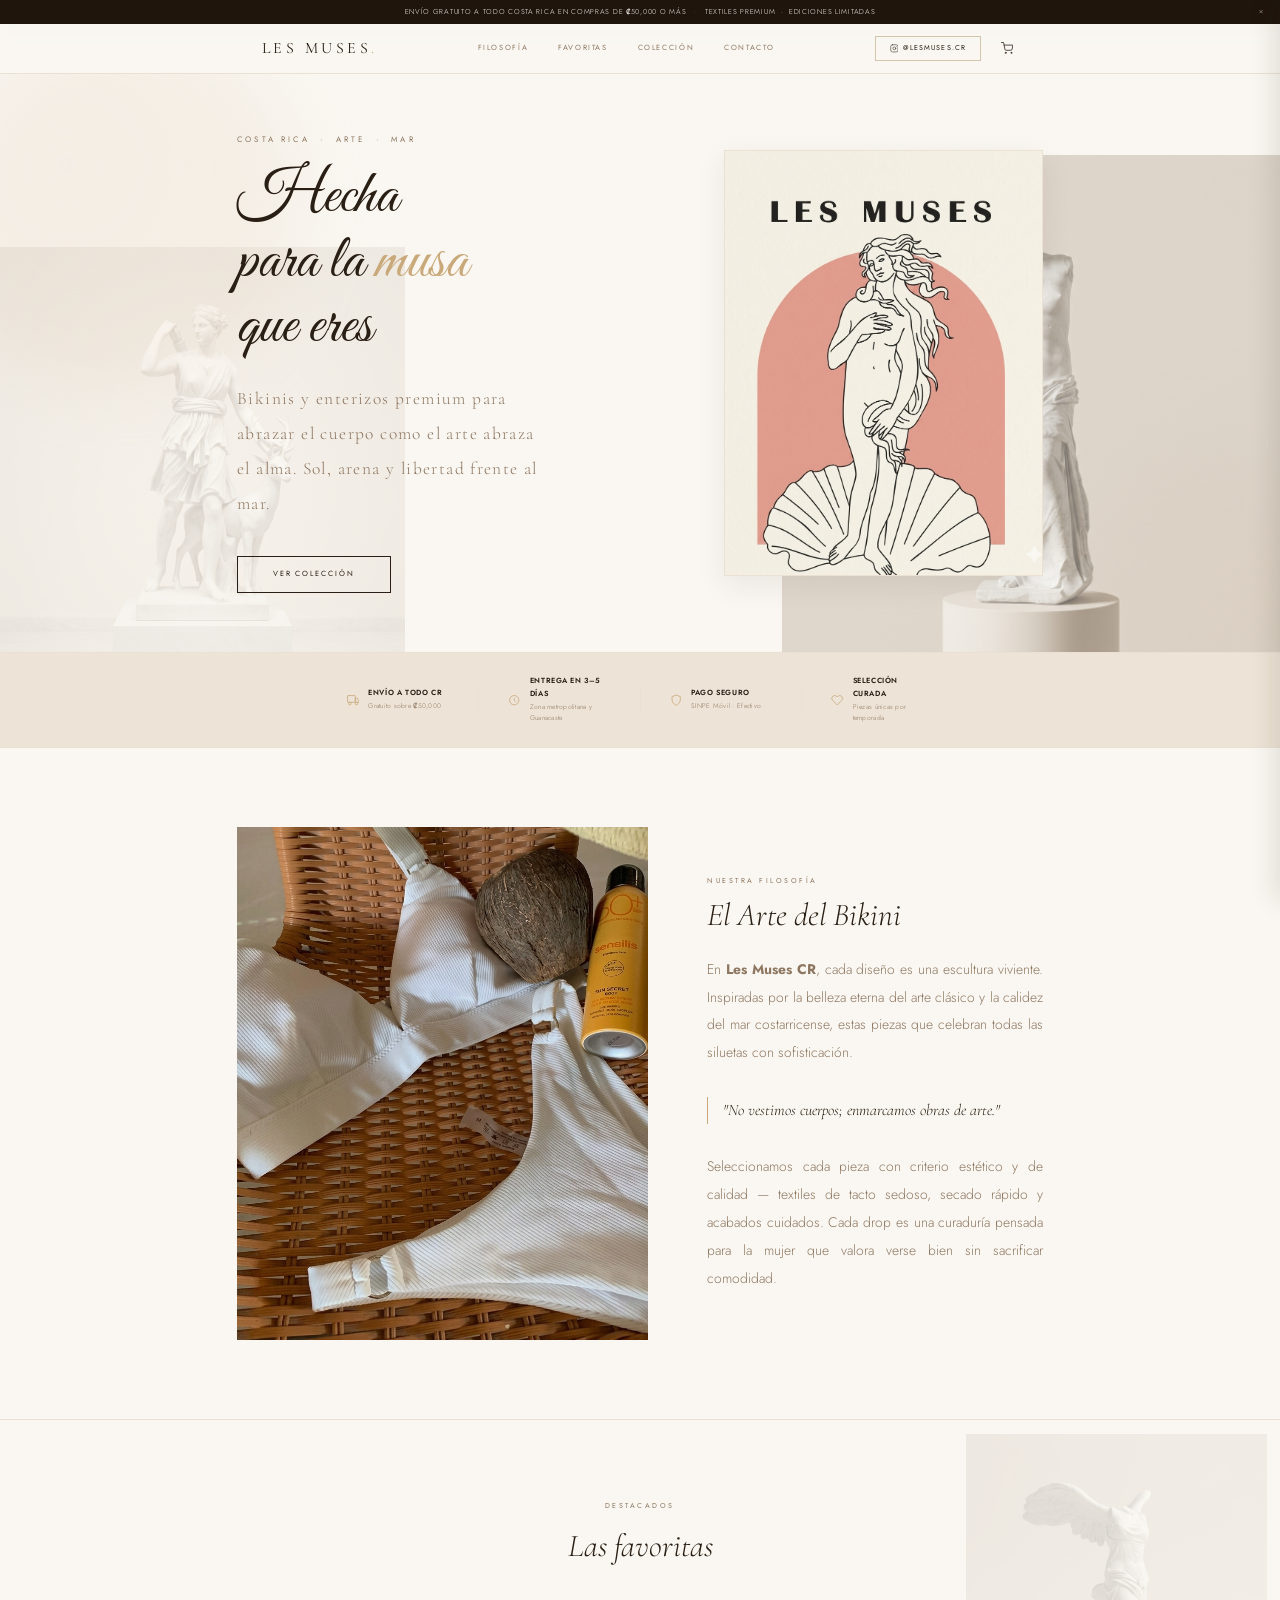
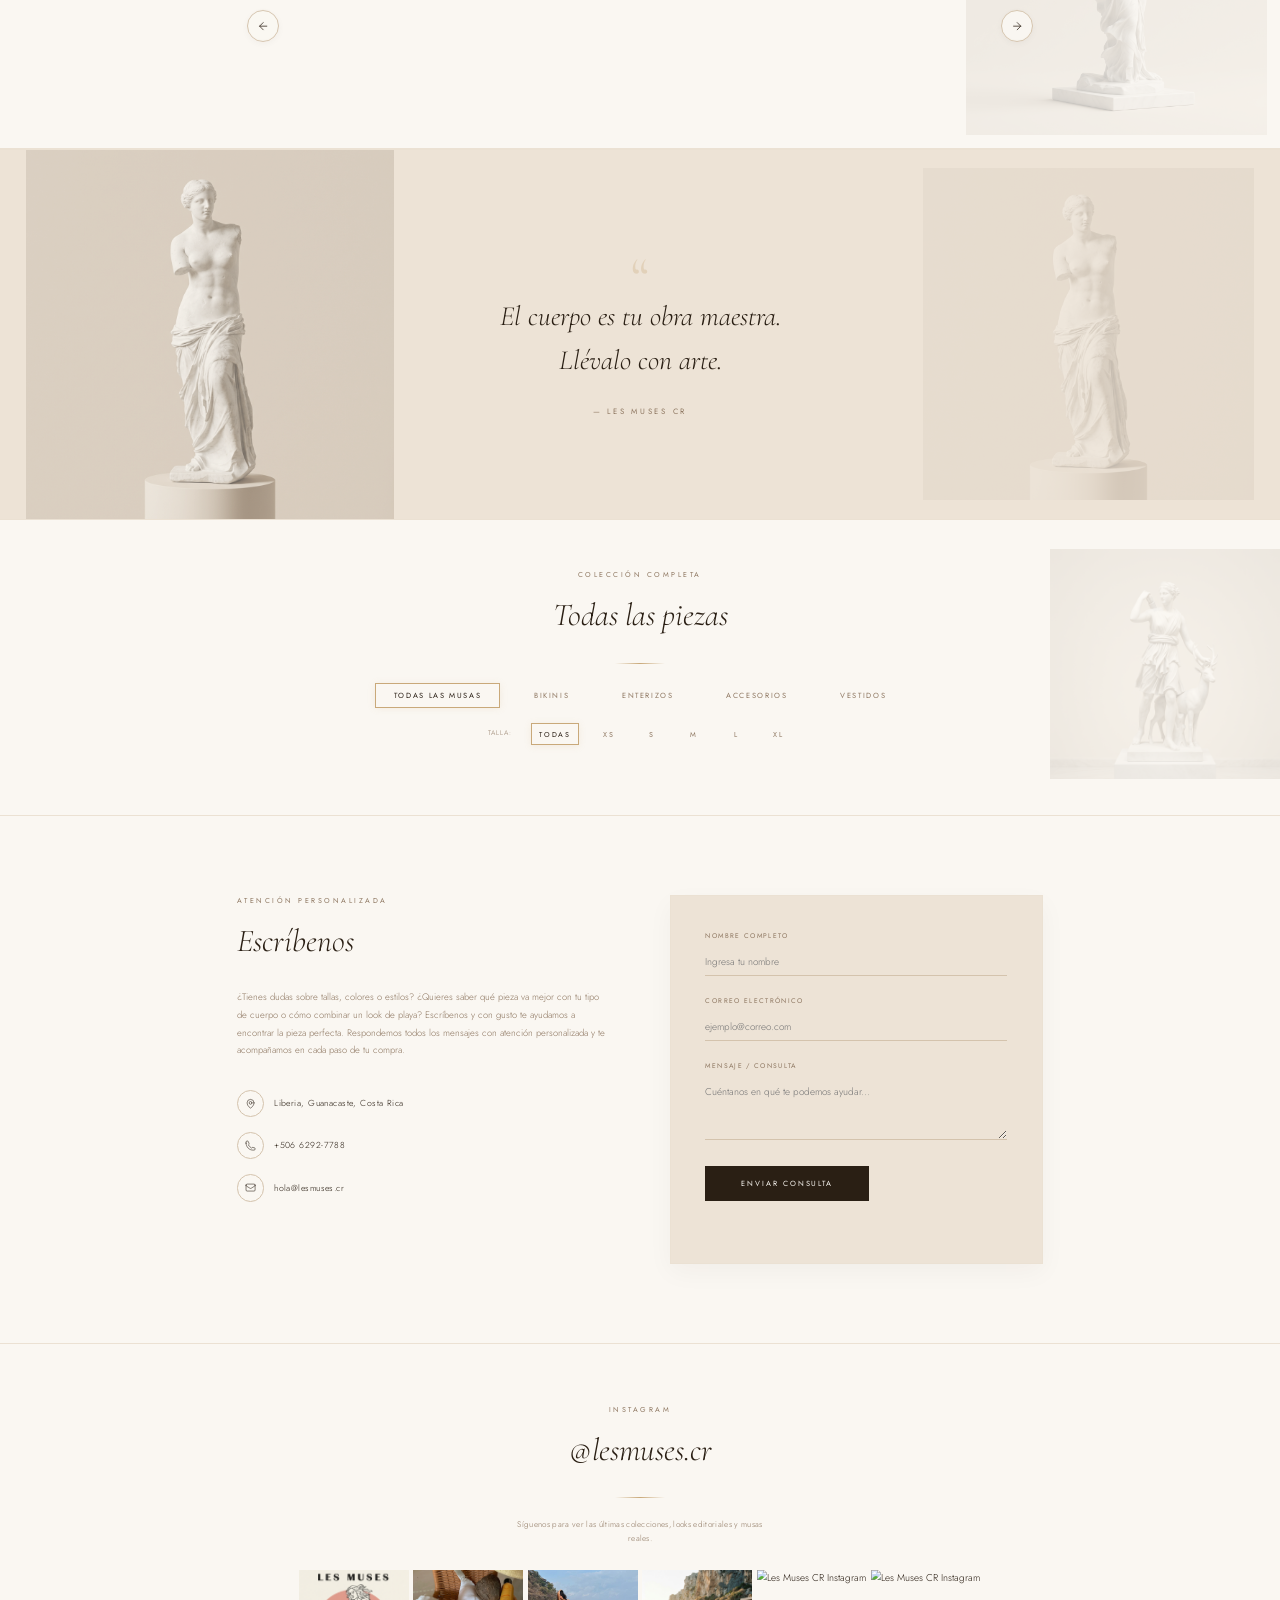
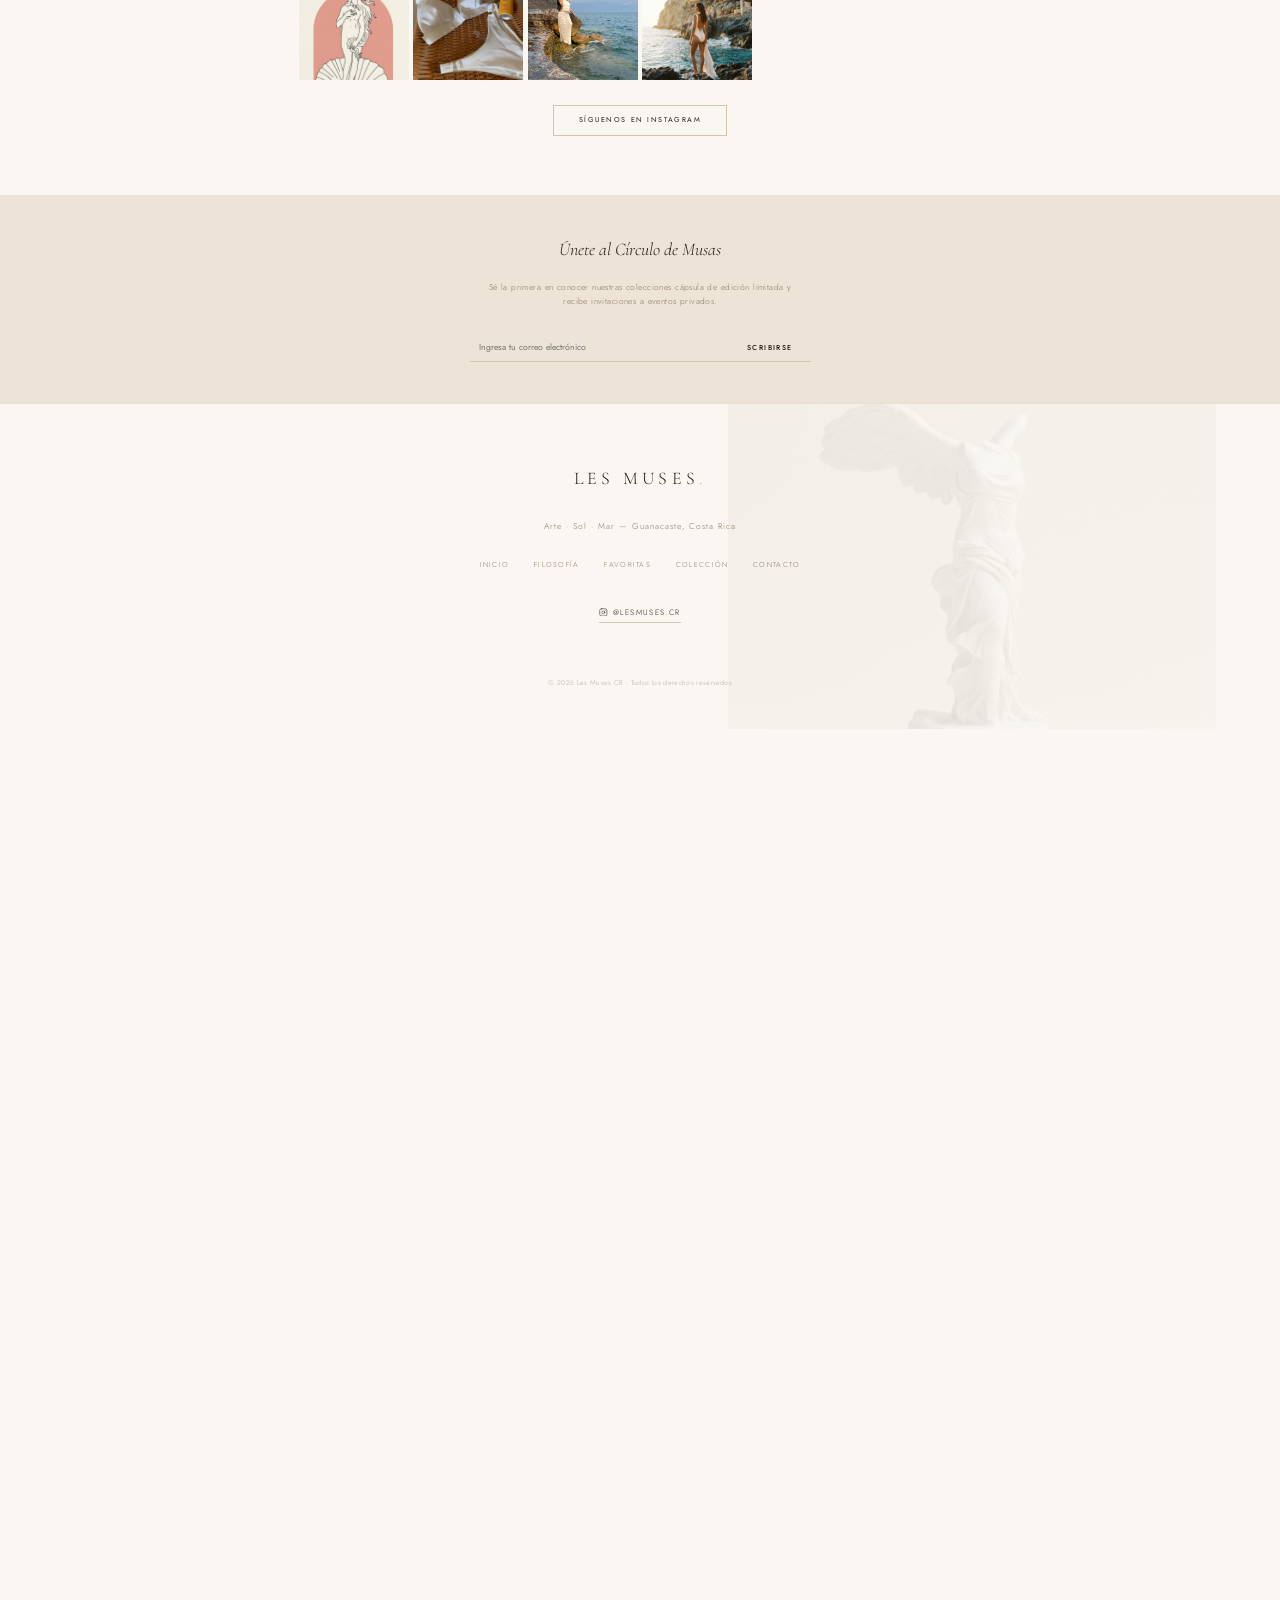
==== commit bd068afa: "Agregar panel admin Firebase + Cloudinary y carga dinámica de productos - Nuevo _lmcr-panel.html: pa" ====
--- a/index.html
+++ b/index.html
@@ -56,7 +56,7 @@
   <link rel="stylesheet" href="css/styles.css">
 
   <!-- Scripts -->
-  <script src="js/app.js" defer></script>
+  <script type="module" src="js/app.js"></script>
 </head>
 <body>
 
@@ -164,8 +164,8 @@
       <div class="shipping-item">
         <svg width="20" height="20" viewBox="0 0 24 24" fill="none" stroke="currentColor" stroke-width="1.5"><path d="M20.84 4.61a5.5 5.5 0 0 0-7.78 0L12 5.67l-1.06-1.06a5.5 5.5 0 0 0-7.78 7.78l1.06 1.06L12 21.23l7.78-7.78 1.06-1.06a5.5 5.5 0 0 0 0-7.78z"/></svg>
         <div>
-          <span class="shipping-label">Diseño exclusivo</span>
-          <span class="shipping-sub">100% costarricense</span>
+          <span class="shipping-label">Selección curada</span>
+          <span class="shipping-sub">Piezas únicas por temporada</span>
         </div>
       </div>
     </div>
@@ -184,7 +184,7 @@
           </div>
           <p class="phil-text">En <strong>Les Muses CR</strong>, cada diseño es una escultura viviente. Inspiradas por la belleza eterna del arte clásico y la calidez del mar costarricense, estas piezas que celebran todas las siluetas con sofisticación.</p>
           <p class="phil-highlight">"No vestimos cuerpos; enmarcamos obras de arte."</p>
-          <p class="phil-text">Cada traje de baño nace de un proceso de diseño cuidadoso en Costa Rica, seleccionando textiles premium de tacto sedoso y secado rápido. Cuidamos cada detalle — costuras, herrajes y acabados — para ofrecerte piezas duraderas, cómodas y de estética inigualable.</p>
+          <p class="phil-text">Seleccionamos cada pieza con criterio estético y de calidad — textiles de tacto sedoso, secado rápido y acabados cuidados. Cada drop es una curaduría pensada para la mujer que valora verse bien sin sacrificar comodidad.</p>
         </div>
       </div>
     </section>
@@ -207,88 +207,6 @@
         
         <div class="c-overflow">
           <div class="c-track" id="track">
-            
-            <!-- Slides del Carousel (Estilo Tarjeta interactiva) -->
-            <div class="c-slide p-card" data-id="c1" data-name="Sol de Guanacaste" data-price="25000" data-category="bikini" data-sizes="S,M,L" data-desc="Un bikini de dos piezas en un deslumbrante tono dorado texturizado. Su top de corte clásico brinda excelente soporte, mientras que sus tirantes ajustables garantizan la comodidad ideal bajo el sol de Guanacaste.">
-              <div class="c-img-wrap">
-                <img class="c-img" src="assets/images/hero/hero_swimwear.png" alt="Bikini Sol de Guanacaste" loading="lazy" decoding="async">
-              </div>
-              <div class="c-info">
-                <span class="c-name">Sol de Guanacaste</span>
-                <span class="c-price">₡25,000</span>
-              </div>
-            </div>
-
-            <div class="c-slide p-card" data-id="c2" data-name="Musa Dorada" data-price="28000" data-category="bikini" data-sizes="XS,S,M" data-desc="El modelo Musa Dorada destaca por su acabado satinado y sus herrajes bañados en oro que resisten el agua salada. Diseñado para brillar a la orilla del mar, realzando sutilmente tus curvas naturales.">
-              <div class="c-img-wrap">
-                <img class="c-img" src="assets/images/hero/swimwear_flatlay.png" alt="Bikini Musa Dorada" loading="lazy" decoding="async">
-              </div>
-              <div class="c-info">
-                <span class="c-name">Musa Dorada</span>
-                <span class="c-price">₡28,000</span>
-              </div>
-            </div>
-
-            <div class="c-slide p-card" data-id="c3" data-name="Venus Tropical" data-price="29000" data-category="enterizo" data-sizes="M,L,XL" data-desc="Enterizo de una pieza esculpido en tono crema, con un escote asimétrico vanguardista y corte de pierna alto. Una pieza sofisticada que transiciona perfectamente de la playa a un atardecer en el club de playa.">
-              <div class="c-img-wrap">
-                <img class="c-img" src="assets/images/products/enterizo_fashion.png" alt="Enterizo Venus Tropical" loading="lazy" decoding="async">
-              </div>
-              <div class="c-info">
-                <span class="c-name">Venus Tropical</span>
-                <span class="c-price">₡29,000</span>
-              </div>
-            </div>
-
-            <div class="c-slide p-card" data-id="c4" data-name="Orilla del Mar" data-price="27500" data-category="bikini" data-sizes="S,M" data-desc="Bikini de dos piezas con textura acanalada de secado rápido. Presenta un tono terracota inspirado en los acantilados marinos costarricenses, con lazadas laterales ajustables en el panty.">
-              <div class="c-img-wrap">
-                <img class="c-img" src="https://picsum.photos/seed/muse30/400/533" alt="Bikini Orilla del Mar">
-              </div>
-              <div class="c-info">
-                <span class="c-name">Orilla del Mar</span>
-                <span class="c-price">₡27,500</span>
-              </div>
-            </div>
-
-            <div class="c-slide p-card" data-id="c5" data-name="Arena Blanca" data-price="26000" data-category="bikini" data-sizes="XS,S,M,L,XL" data-desc="Bikini minimalista en blanco crudo de doble forro para evitar transparencias. Costuras invisibles para un efecto de segunda piel que abraza el cuerpo delicadamente.">
-              <div class="c-img-wrap">
-                <img class="c-img" src="https://picsum.photos/seed/muse40/400/533" alt="Bikini Arena Blanca">
-              </div>
-              <div class="c-info">
-                <span class="c-name">Arena Blanca</span>
-                <span class="c-price">₡26,000</span>
-              </div>
-            </div>
-
-            <div class="c-slide p-card" data-id="c6" data-name="Miel de Mar" data-price="26500" data-category="bikini" data-sizes="L,XL" data-desc="Tono ambarino brillante en un bikini triangular clásico. Sus finos tirantes permiten múltiples formas de amarre para que adaptes el estilo a tu creatividad.">
-              <div class="c-img-wrap">
-                <img class="c-img" src="https://picsum.photos/seed/muse60/400/533" alt="Bikini Miel de Mar">
-              </div>
-              <div class="c-info">
-                <span class="c-name">Miel de Mar</span>
-                <span class="c-price">₡26,500</span>
-              </div>
-            </div>
-
-            <div class="c-slide p-card" data-id="c7" data-name="Perla Nácar" data-price="27000" data-category="bikini" data-sizes="XS,S" data-desc="Bikini de copa armada estructurada en un tono blanco aperlado. Proporciona un excelente realce con un toque retro de lo más elegante.">
-              <div class="c-img-wrap">
-                <img class="c-img" src="https://picsum.photos/seed/muse70/400/533" alt="Bikini Perla Nácar">
-              </div>
-              <div class="c-info">
-                <span class="c-name">Perla Nácar</span>
-                <span class="c-price">₡27,000</span>
-              </div>
-            </div>
-
-            <div class="c-slide p-card" data-id="c8" data-name="Brisa Dorada" data-price="24000" data-category="bikini" data-sizes="M,L" data-desc="Un modelo ligero, fresco y de secado ultra rápido en tono ocre. Ideal para largas jornadas bajo las palmeras sintiendo la brisa de la costa.">
-              <div class="c-img-wrap">
-                <img class="c-img" src="https://picsum.photos/seed/muse80/400/533" alt="Bikini Brisa Dorada">
-              </div>
-              <div class="c-info">
-                <span class="c-name">Brisa Dorada</span>
-                <span class="c-price">₡24,000</span>
-              </div>
-            </div>
-
           </div>
         </div>
         
@@ -348,84 +266,6 @@
 
         <!-- Rejilla de Productos -->
         <div class="g-grid" id="grid">
-          
-          <div class="p-card" data-id="p1" data-name="Afrodita" data-price="25000" data-category="bikini" data-sizes="S,M" data-desc="El bikini Afrodita es sinónimo de diosa marina. Confeccionado con tejido ultra suave, presenta un elegante color arena tostada y reguladores en la cadera para un entalle insuperable.">
-            <div class="p-img-wrap">
-              <span class="p-badge">Nuevo</span>
-              <img class="p-img" src="assets/images/hero/hero_swimwear.png" alt="Bikini Afrodita" loading="lazy" decoding="async">
-            </div>
-            <span class="p-name">Afrodita</span>
-            <span class="p-price">₡25,000</span>
-          </div>
-
-          <div class="p-card" data-id="p1" data-name="Athenea" data-price="15000" data-category="vestido" data-sizes="XS,S" data-desc="El vestido Athenea es sinónimo de diosa de la caza. Confeccionado con tejido ultra suave, presenta un elegante color arena y reguladores en la cadera para un entalle insuperable.">
-            <div class="p-img-wrap">
-              <span class="p-badge">Nuevo</span>
-              <img class="p-img" src="assets/images/products/athenea_vestido.jpeg" alt="Vestido Athenea" loading="lazy" decoding="async">
-            </div>
-            <span class="p-name">Athenea</span>
-            <span class="p-price">₡15,000</span>
-          </div>
-          
-          <div class="p-card" data-id="p2" data-name="Diana" data-price="24500" data-category="bikini" data-sizes="M,L,XL" data-desc="El modelo Diana evoca fuerza y elegancia activa. Con un top deportivo de estilo bandeau y tirantes gruesos desmontables, es idóneo para nadar o relajarse por igual.">
-            <div class="p-img-wrap">
-              <img class="p-img" src="https://picsum.photos/seed/p2/400/533" alt="Bikini Diana">
-            </div>
-            <span class="p-name">Diana</span>
-            <span class="p-price">₡24,500</span>
-          </div>
-          
-          <div class="p-card" data-id="p3" data-name="Selene" data-price="27000" data-category="bikini" data-sizes="XS" data-desc="Inspirado en el brillo lunar sobre el océano nocturno, Selene destaca por un tejido brillante satinado de tono ocre y sus delicadas lazadas cruzadas en la espalda.">
-            <div class="p-img-wrap">
-              <span class="p-badge">Favorita</span>
-              <img class="p-img" src="assets/images/hero/swimwear_flatlay.png" alt="Bikini Selene" loading="lazy" decoding="async">
-            </div>
-            <span class="p-name">Selene</span>
-            <span class="p-price">₡27,000</span>
-          </div>
-          
-          <div class="p-card" data-id="p4" data-name="Calíope" data-price="28500" data-category="enterizo" data-sizes="L,XL" data-desc="Elegancia de una sola pieza. El monokini Calíope cuenta con una preciosa espalda descubierta y un escote drapeado en el pecho, ofreciendo un look de alta costura playera.">
-            <div class="p-img-wrap">
-              <img class="p-img" src="assets/images/products/enterizo_fashion.png" alt="Enterizo Calíope" loading="lazy" decoding="async">
-            </div>
-            <span class="p-name">Calíope</span>
-            <span class="p-price">₡28,500</span>
-          </div>
-          
-          <div class="p-card" data-id="p5" data-name="Erato" data-price="26000" data-category="bikini" data-sizes="XS,S,M,L,XL" data-desc="El bikini Erato destaca por su aire romántico y dulce. Copas ligeramente fruncidas y lazos delgados, en un color terracota sumamente favorecedor para todos los tonos de piel.">
-            <div class="p-img-wrap">
-              <span class="p-badge">Nuevo</span>
-              <img class="p-img" src="https://picsum.photos/seed/p5/400/533" alt="Bikini Erato">
-            </div>
-            <span class="p-name">Erato</span>
-            <span class="p-price">₡26,000</span>
-          </div>
-          
-          <div class="p-card" data-id="p6" data-name="Terpsícore" data-price="25500" data-category="bikini" data-sizes="XS,S" data-desc="Diseñado para fluir y danzar con la marea. Este modelo incorpora un top cruzado envolvente de gran sujeción y un panty de tiro alto retro y sumamente estilizado.">
-            <div class="p-img-wrap">
-              <img class="p-img" src="https://picsum.photos/seed/p6/400/533" alt="Bikini Terpsícore">
-            </div>
-            <span class="p-name">Terpsícore</span>
-            <span class="p-price">₡25,500</span>
-          </div>
-          
-          <div class="p-card" data-id="p7" data-name="Pareo Talía" data-price="23000" data-category="accesorio" data-sizes="all" data-desc="Salida de baño tipo pareo corto, confeccionado en mezcla de lino y algodón ultra transpirable. De caída fluida y suave, el complemento perfecto para llevar sobre tu bikini favorito.">
-            <div class="p-img-wrap">
-              <img class="p-img" src="https://picsum.photos/seed/p7/400/533" alt="Pareo de Lino Talía">
-            </div>
-            <span class="p-name">Pareo Talía</span>
-            <span class="p-price">₡23,000</span>
-          </div>
-          
-          <div class="p-card" data-id="p8" data-name="Urania" data-price="29000" data-category="enterizo" data-sizes="M,L" data-desc="Un enterizo sofisticado y escultural con cuello halter y detalles de aberturas (cut-out) en la cintura. Ideal para lucir un estilo moderno y lujoso en tus resorts favoritos.">
-            <div class="p-img-wrap">
-              <span class="p-badge">Favorita</span>
-              <img class="p-img" src="https://picsum.photos/seed/p8/400/533" alt="Enterizo Urania">
-            </div>
-            <span class="p-name">Urania</span>
-            <span class="p-price">₡29,000</span>
-          </div>
-          
         </div>
       </div>
     </section>
@@ -596,7 +436,7 @@
         </div>
         
         <div class="modal-actions">
-          <button class="btn btn-solid" id="modal-add-to-cart">Añadir a la Colección</button>
+          <button class="btn btn-solid" id="modal-add-to-cart">Añadir al Carrito</button>
         </div>
       </div>
     </div>
@@ -608,7 +448,7 @@
     <div class="cart-header">
       <h3 class="cart-header-title" id="cart-title">Tu Selección</h3>
       <div style="display:flex;align-items:center;gap:0.8rem;">
-        <button id="cart-clear" aria-label="Vaciar carrito" style="font-size:0.65rem;letter-spacing:0.18em;text-transform:uppercase;color:var(--text-muted);background:none;border:none;cursor:pointer;padding:0.4rem 0;border-bottom:0.5px solid transparent;transition:all 0.2s;">Vaciar todo</button>
+        <button id="cart-clear" aria-label="Vaciar carrito" style="font-size:0.65rem;letter-spacing:0.18em;text-transform:uppercase;color:var(--text-muted);background:none;border:none;cursor:pointer;padding:0.4rem 0;border-bottom:0.5px solid transparent;transition:all 0.2s;">Vaciar carrito</button>
         <button class="cart-close" id="cart-close" aria-label="Cerrar Carrito">
           <svg viewBox="0 0 24 24" fill="none" stroke="currentColor" stroke-width="1.5" stroke-linecap="round" stroke-linejoin="round"><line x1="18" y1="6" x2="6" y2="18"/><line x1="6" y1="6" x2="18" y2="18"/></svg>
         </button>
@@ -672,7 +512,7 @@
           <tbody>
             <tr><td>XS</td><td>78 – 82</td><td>60 – 64</td><td>86 – 90</td></tr>
             <tr><td>S</td><td>82 – 86</td><td>64 – 68</td><td>90 – 94</td></tr>
-            <tr class="sg-row-highlight"><td>M</td><td>86 – 90</td><td>68 – 72</td><td>94 – 98</td></tr>
+            <tr><td>M</td><td>86 – 90</td><td>68 – 72</td><td>94 – 98</td></tr>
             <tr><td>L</td><td>90 – 94</td><td>72 – 76</td><td>98 – 102</td></tr>
             <tr><td>XL</td><td>94 – 98</td><td>76 – 80</td><td>102 – 106</td></tr>
           </tbody>
@@ -708,3 +548,5 @@
 </body>
 </html>
 
+
+
--- a/css/styles.css
+++ b/css/styles.css
@@ -1857,6 +1857,15 @@
 
   .sculpt {
     opacity: 0.10 !important;
+    max-height: 70% !important;
+  }
+
+  .hero,
+  .philosophy,
+  .c-section,
+  .g-section,
+  .contact-section {
+    overflow: hidden;
   }
 
   /* Secciones: menos padding vertical */
@@ -1928,8 +1937,14 @@
   /* Grid de productos: 2 columnas en móvil */
   .g-grid {
     grid-template-columns: repeat(2, 1fr);
-    gap: 1.5rem 1rem;
-  }
+    gap: 1.2rem 0.8rem;
+  }
+  .p-img-wrap {
+    aspect-ratio: 4/5;
+    margin-bottom: 0.6rem;
+  }
+  .p-name { font-size: 1rem; margin-bottom: 0.2rem; }
+  .p-price { font-size: 0.78rem; }
 
   /* Carrito: ancho completo en móvil */
   .cart-drawer {
@@ -1951,25 +1966,76 @@
     width: 70px;
   }
 
-  /* Modal: pantalla completa en móvil */
+  /* Modal: centrado en móvil */
   .p-modal {
-    width: 100%;
+    width: 92%;
     max-width: 100%;
-    margin: 0;
-    position: fixed;
-    bottom: 0;
+    margin: auto;
+    padding: 0;
+    max-height: 88vh;
+    overflow-y: auto;
+    border-radius: 12px;
+    box-shadow: 0 8px 40px rgba(42,31,20,0.22);
+    transform: scale(0.95);
+  }
+
+  .p-modal[open] {
+    transform: scale(1);
   }
 
   .modal-content {
     grid-template-columns: 1fr;
+    display: flex;
+    flex-direction: column;
   }
 
   .modal-gallery {
-    aspect-ratio: 16/9;
+    width: 100%;
+    aspect-ratio: auto;
+    height: 44vh;
+    flex-shrink: 0;
+  }
+
+  .modal-gallery img {
+    object-fit: cover;
+    object-position: top center;
   }
 
   .modal-details-wrap {
-    padding: 2rem 1.5rem;
+    padding: 1rem 1.2rem 1.2rem;
+    justify-content: flex-start;
+    gap: 0;
+  }
+
+  .modal-category { margin-bottom: 0.2rem; font-size: 0.6rem; }
+
+  .modal-title { font-size: 1.4rem; margin-bottom: 0.3rem; }
+
+  .modal-price { font-size: 0.95rem; margin-bottom: 0.8rem; }
+
+  .modal-desc {
+    font-size: 0.75rem;
+    line-height: 1.5;
+    margin-bottom: 1.2rem;
+    display: -webkit-box;
+    -webkit-line-clamp: 3;
+    -webkit-box-orient: vertical;
+    overflow: hidden;
+  }
+
+  .modal-selector-title { margin-bottom: 0.5rem; font-size: 0.62rem; }
+
+  .size-selector { gap: 0.5rem; margin-bottom: 0.9rem; }
+
+  .size-option { width: 38px; height: 38px; font-size: 0.72rem; }
+
+  .modal-actions { margin-top: 0; }
+
+  .modal-close {
+    top: 0.7rem;
+    right: 0.7rem;
+    width: 34px;
+    height: 34px;
   }
 
   /* Hero texto centrado */
@@ -2023,8 +2089,8 @@
 
 @media (max-width: 480px) {
   .g-grid {
-    grid-template-columns: 1fr;
-    max-width: 320px;
+    grid-template-columns: repeat(2, 1fr);
+    max-width: 100%;
     margin: 0 auto;
   }
   
@@ -2345,7 +2411,18 @@
   .nl-popup { grid-template-columns: 1fr; max-width: 420px; }
   .nl-popup-visual { display: none; }
   .nl-popup-body { padding: 2rem 1.5rem; }
-  .size-guide-modal { width: 95%; }
+  .size-guide-modal {
+    width: 95%;
+    max-height: 85vh;
+    overflow-y: auto;
+  }
+  .sg-content { padding: 1.2rem 1rem; }
+  .sg-title { font-size: 1.2rem; }
+  .sg-intro { font-size: 0.76rem; margin-bottom: 1rem; }
+  .sg-table { font-size: 0.76rem; }
+  .sg-table th { font-size: 0.6rem; padding: 0.5rem 0.6rem; letter-spacing: 0.08em; }
+  .sg-table td { padding: 0.55rem 0.6rem; font-size: 0.76rem; }
+  .sg-tip { font-size: 0.78rem; padding: 0.7rem 0.9rem; margin-top: 1rem; }
   .announce-bar {
     font-size: 0.62rem;
     padding: 0.5rem 2.8rem 0.5rem 0.8rem;
